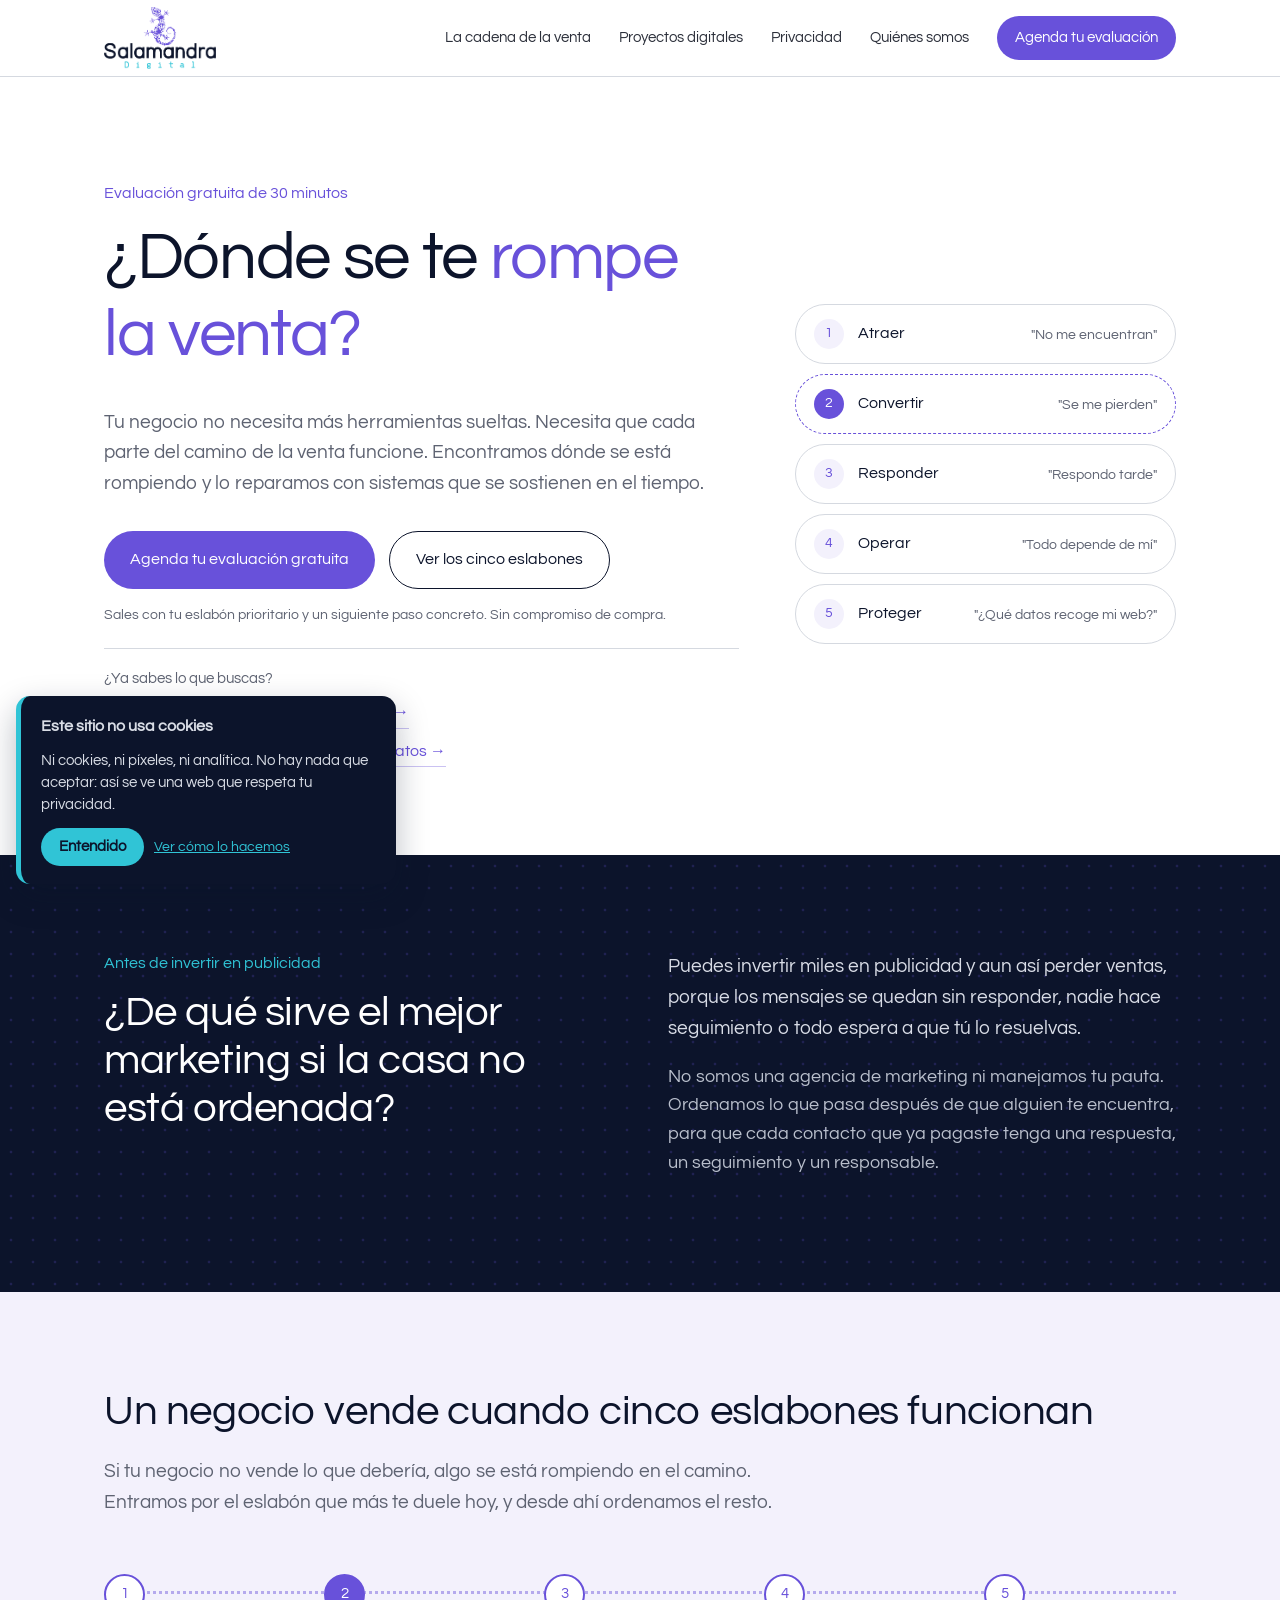
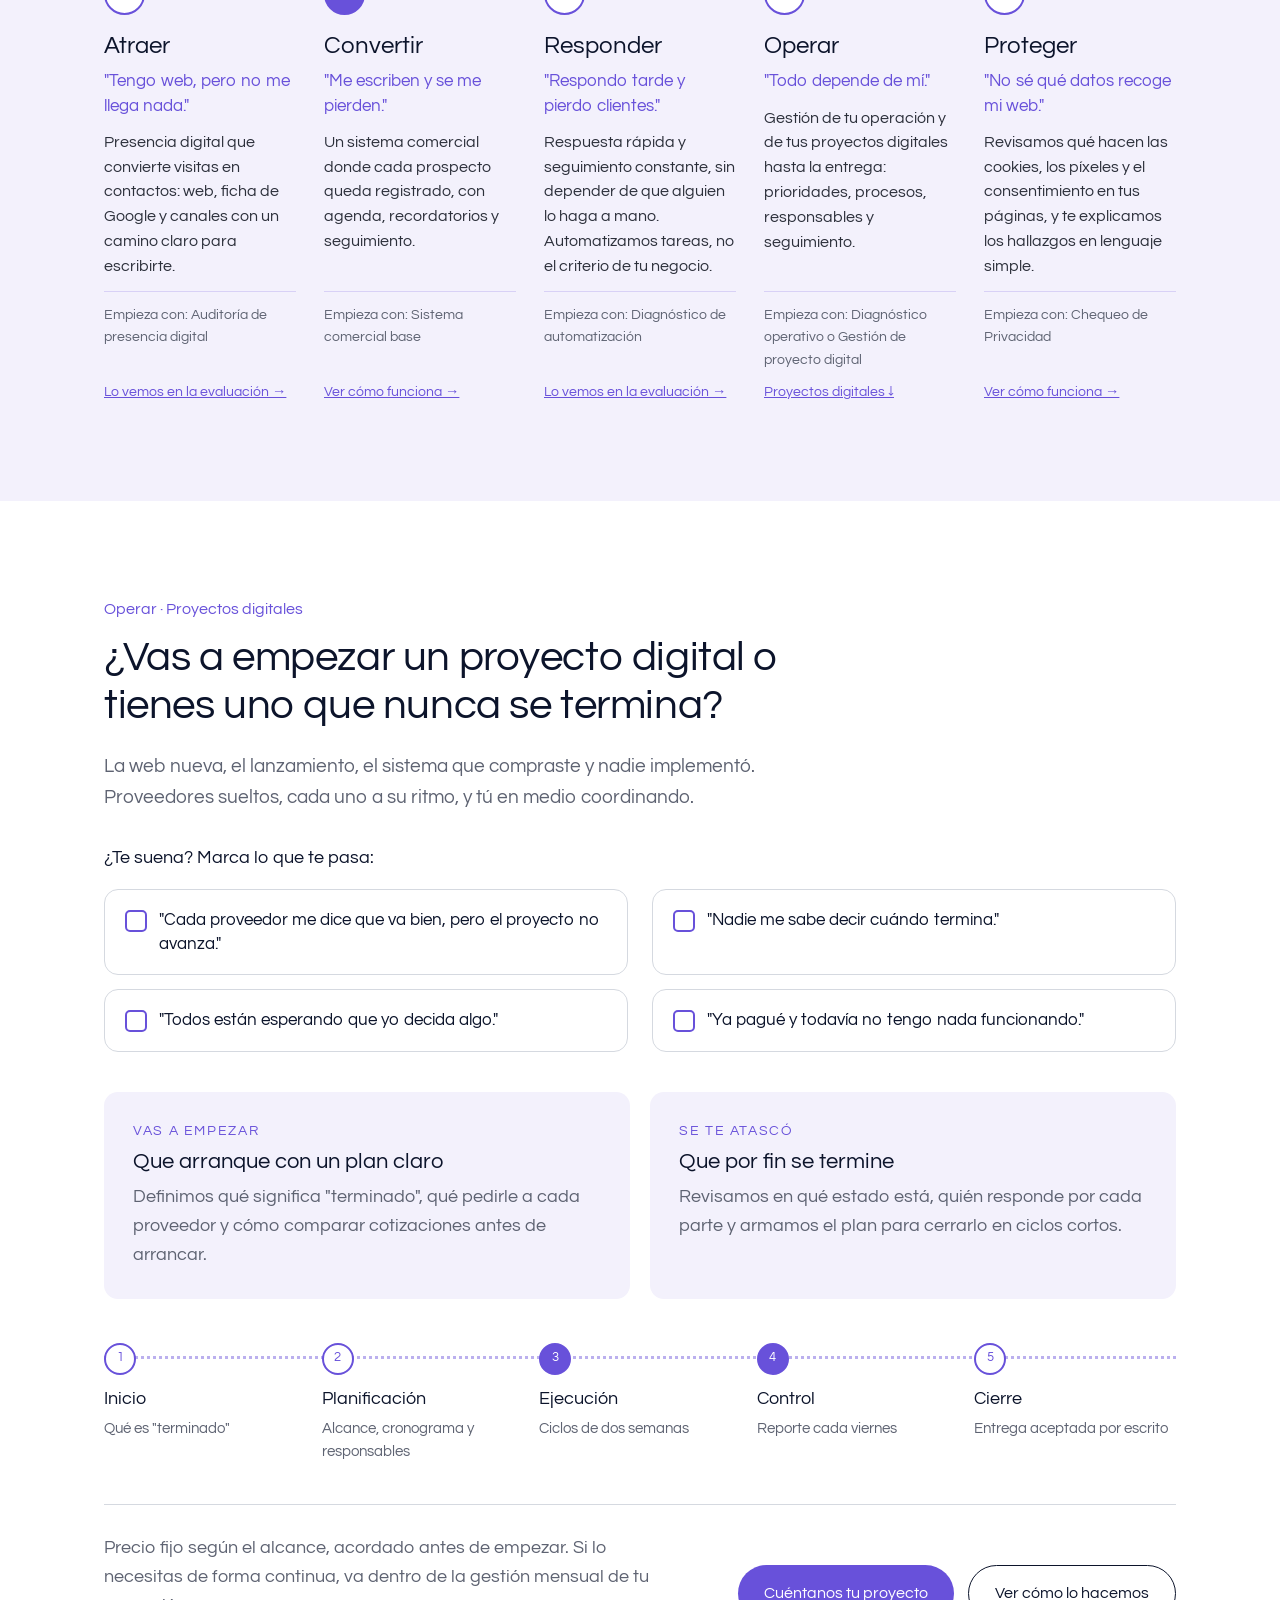
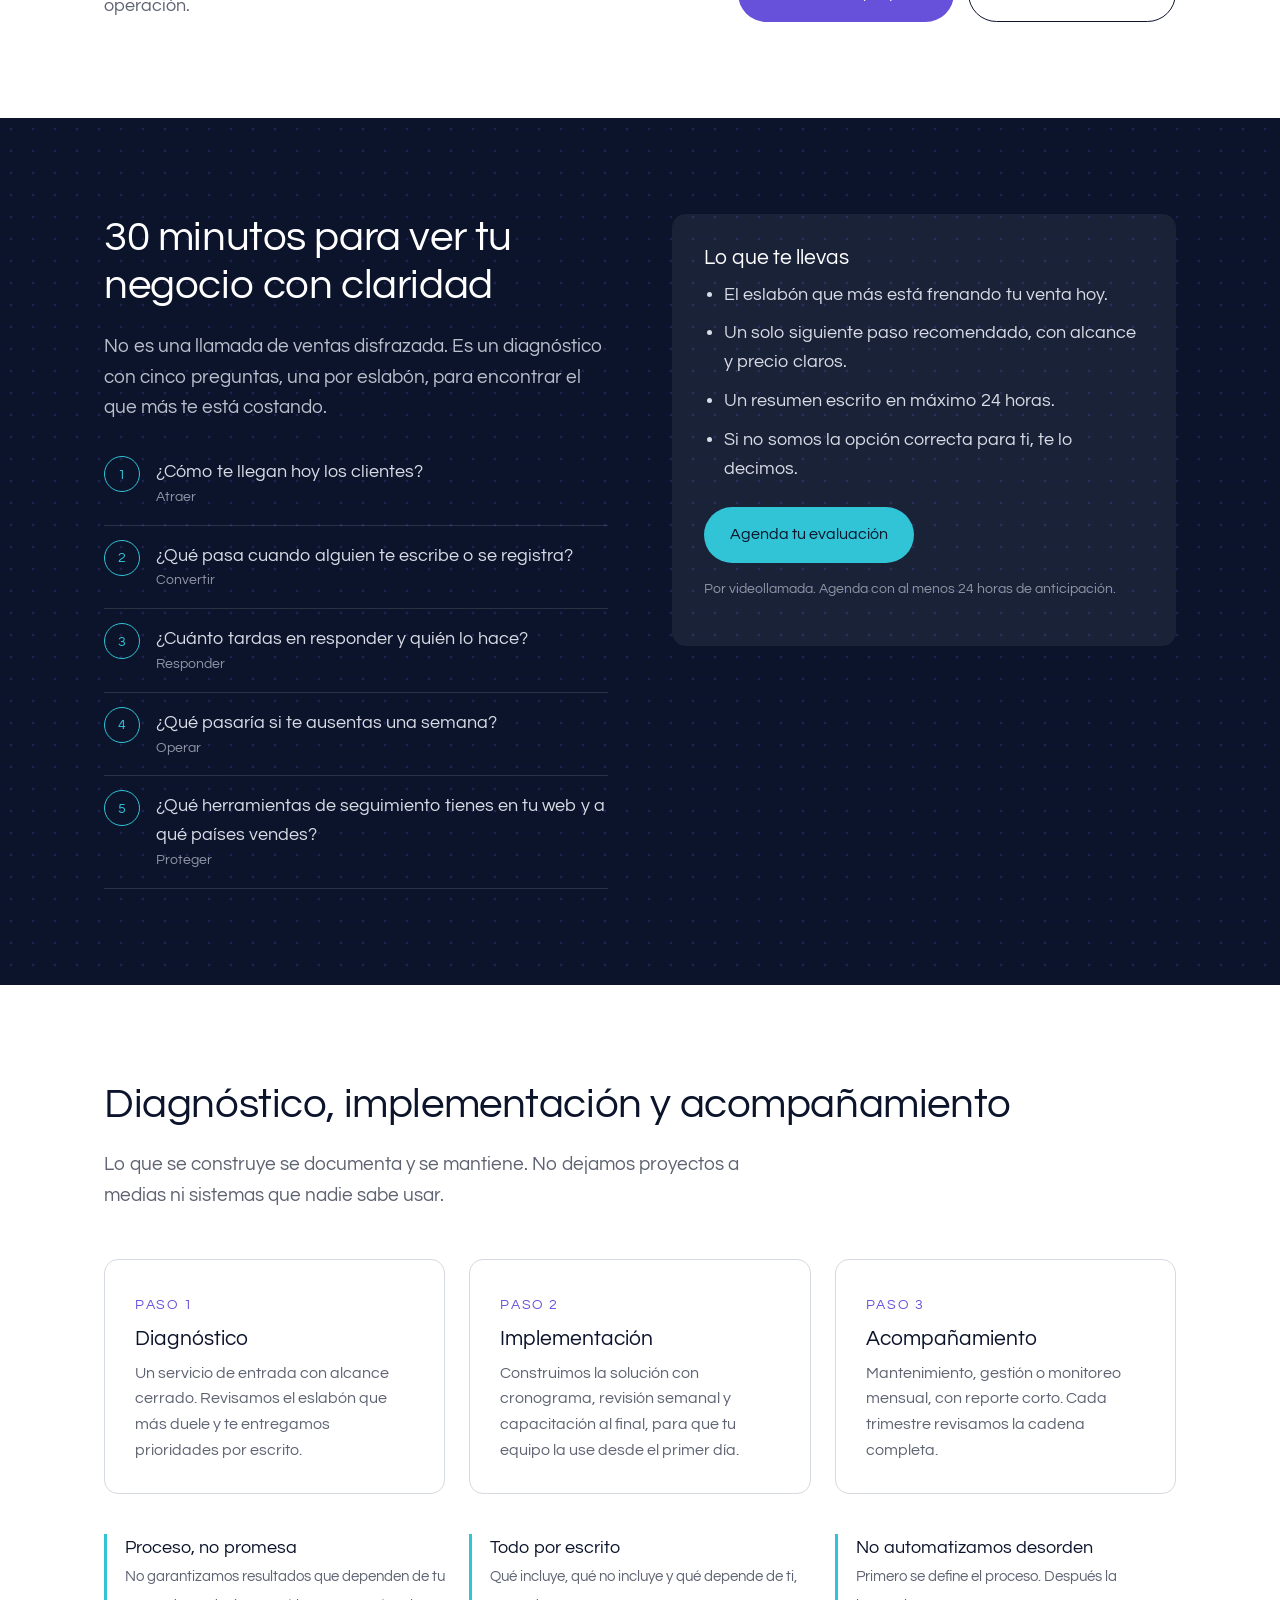
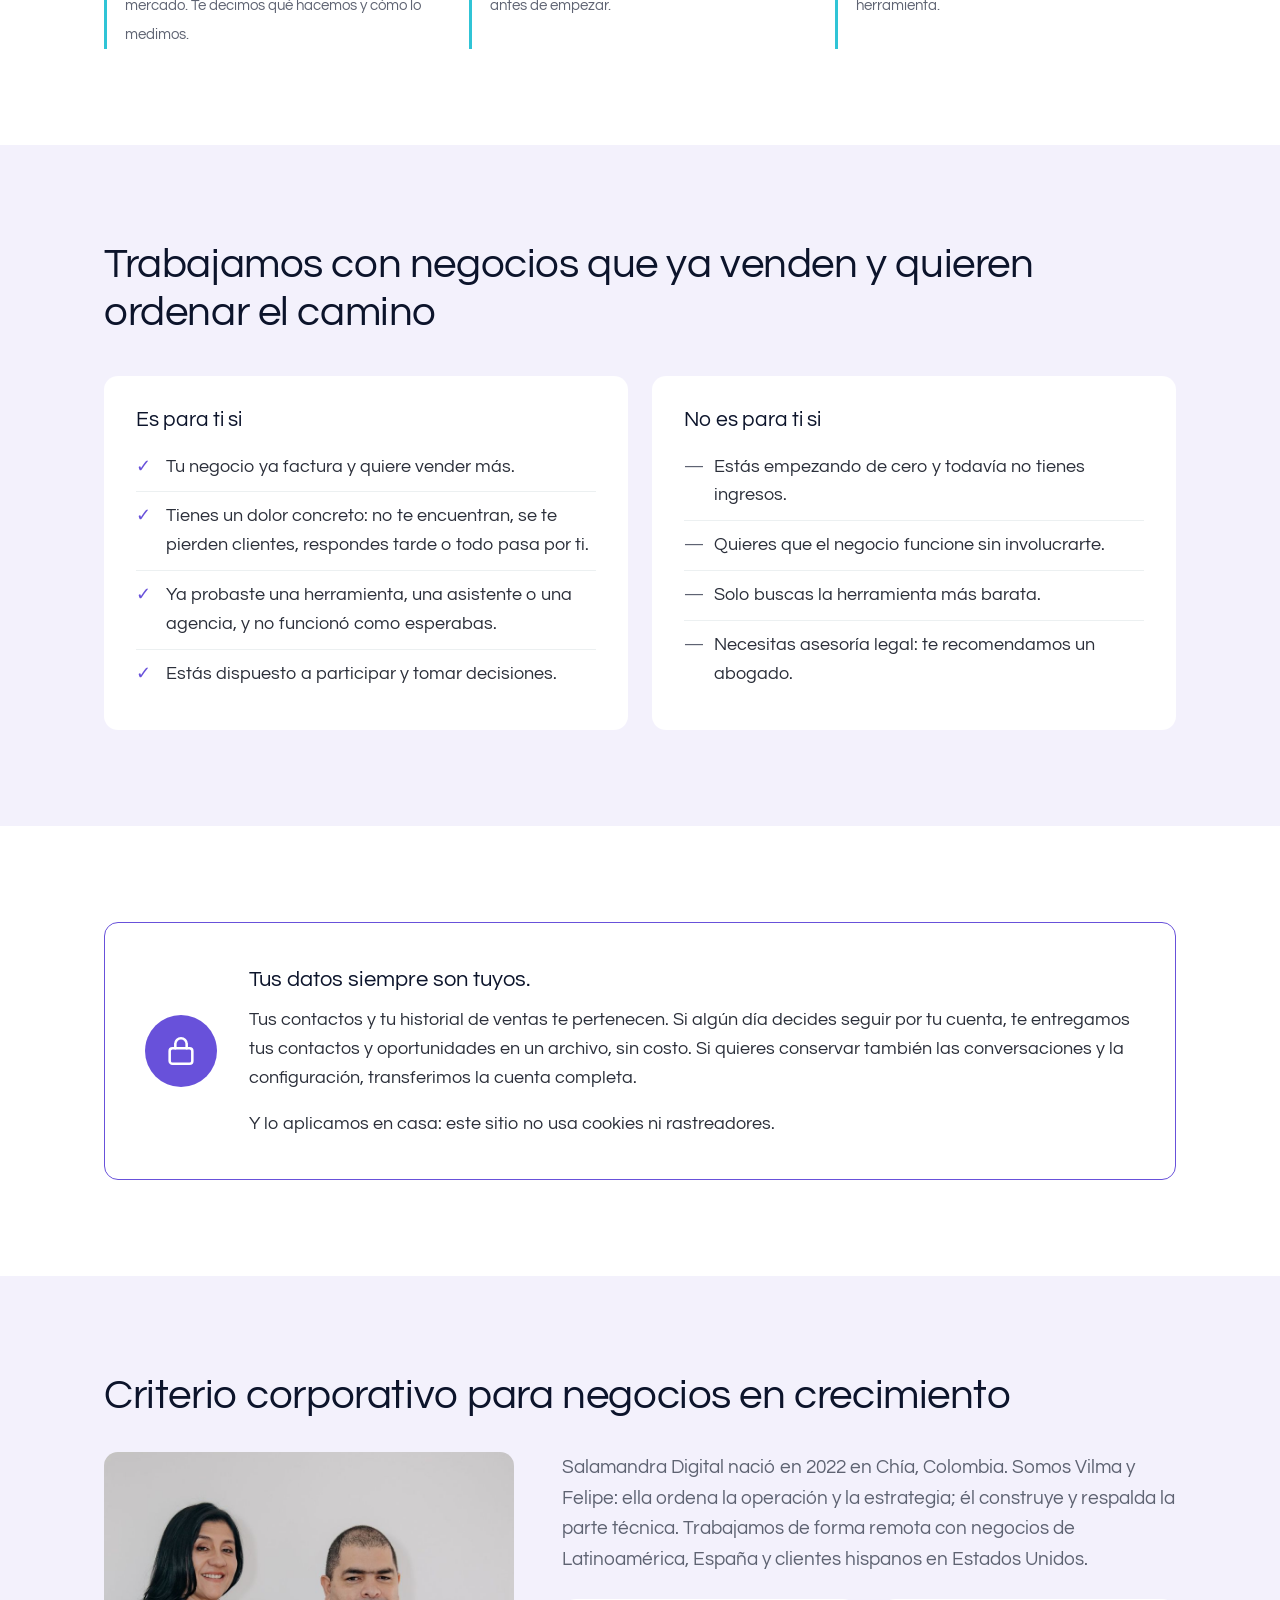
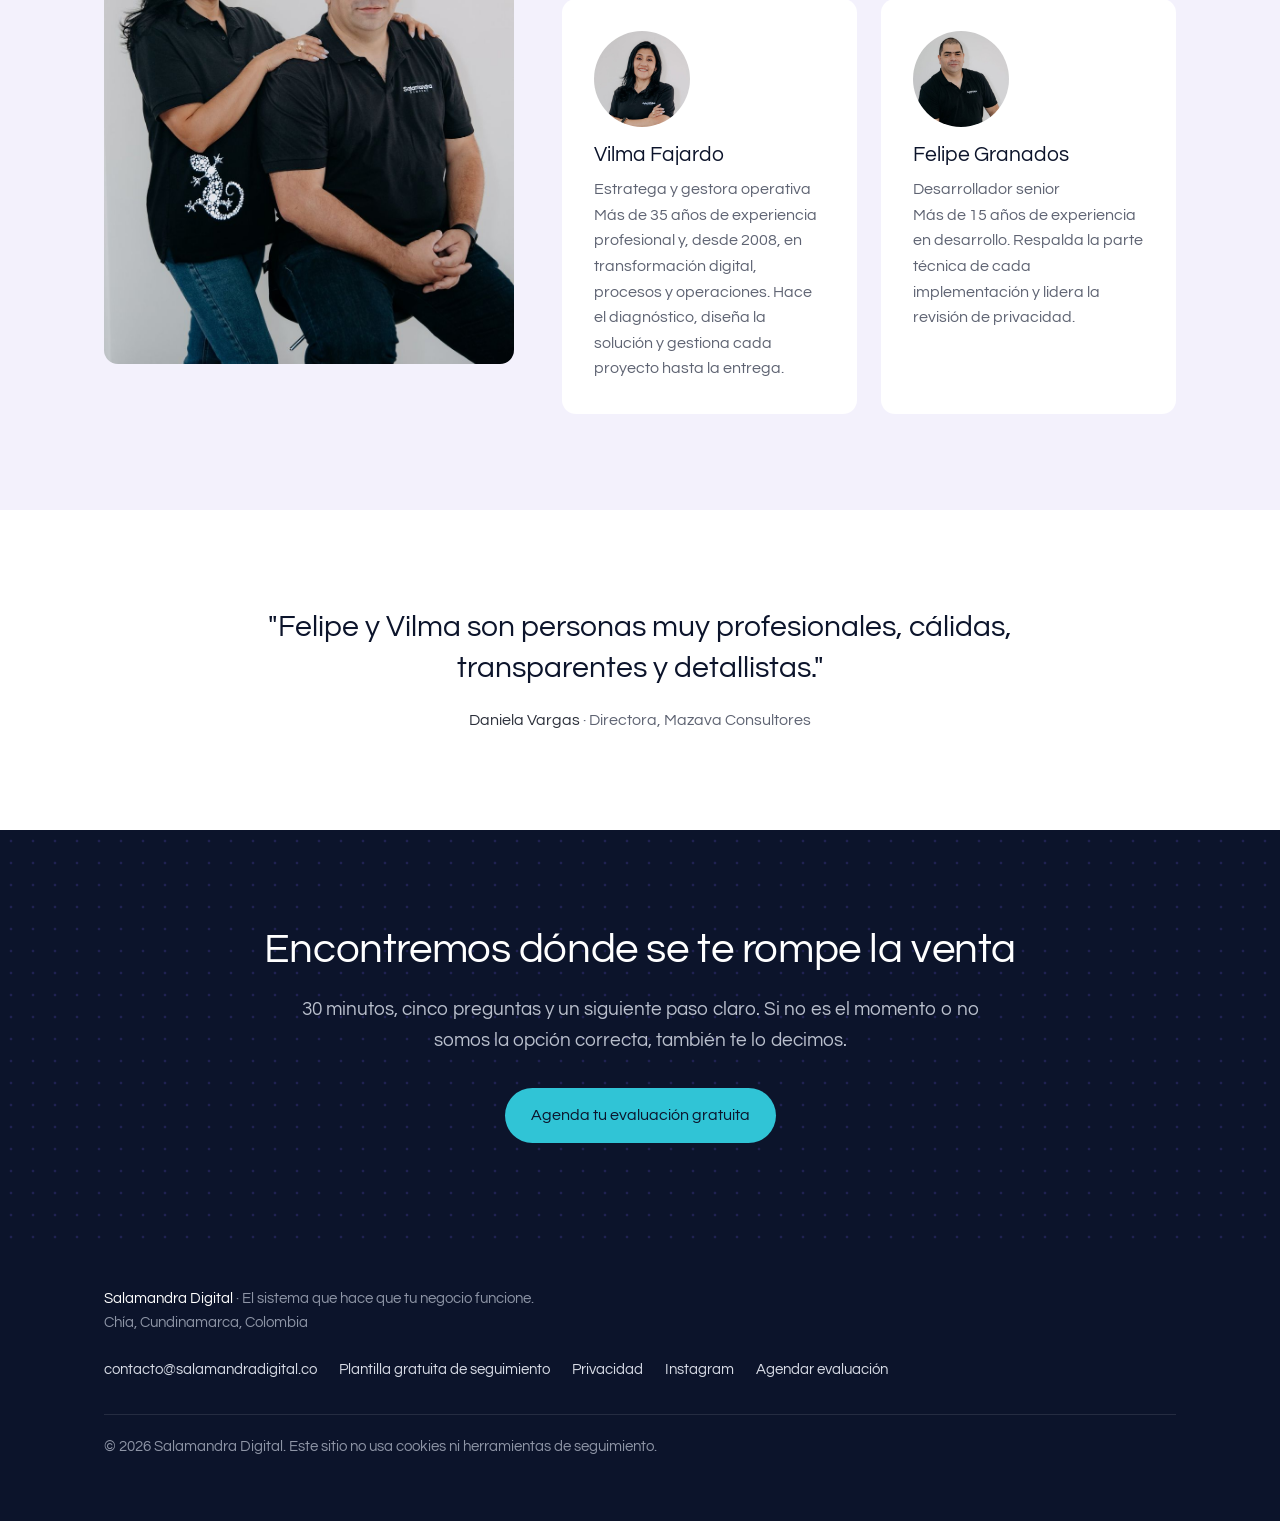
==== site/index.html @ f0a2fce4 "Home: Atraer y Responder con enlace a la evaluación mientras no tienen página propia Co-Authored-By:" ====
<!doctype html>
<html lang="es">
<head>
<meta charset="utf-8">
<meta name="viewport" content="width=device-width, initial-scale=1">
<title>Salamandra Digital · ¿Dónde se te rompe la venta?</title>
<meta name="description" content="Encontramos el punto exacto donde se está rompiendo la venta de tu negocio (atraer, convertir, responder, operar o proteger) y lo reparamos con sistemas que se sostienen en el tiempo. Evaluación gratuita de 30 minutos.">
<link rel="canonical" href="https://salamandradigital.co/">
<meta property="og:type" content="website">
<meta property="og:title" content="¿Dónde se te rompe la venta? · Salamandra Digital">
<meta property="og:description" content="Atraer, convertir, responder, operar y proteger. Encontramos el eslabón que se rompe y lo reparamos. Evaluación gratuita de 30 minutos.">
<meta property="og:url" content="https://salamandradigital.co/">
<meta property="og:image" content="https://salamandradigital.co/assets/logo.png">
<meta property="og:locale" content="es_CO">
<link rel="icon" type="image/png" href="assets/logo.png">
<link rel="preload" href="assets/fonts/questrial-latin-400-normal.woff2" as="font" type="font/woff2" crossorigin>
<link rel="stylesheet" href="assets/style.css">
<script type="application/ld+json">
{
  "@context": "https://schema.org",
  "@type": "ProfessionalService",
  "name": "Salamandra Digital",
  "url": "https://salamandradigital.co/",
  "logo": "https://salamandradigital.co/assets/logo.png",
  "slogan": "El sistema que hace que tu negocio funcione.",
  "address": { "@type": "PostalAddress", "addressLocality": "Chía", "addressRegion": "Cundinamarca", "addressCountry": "CO" },
  "areaServed": ["Latinoamérica", "España", "Estados Unidos"],
  "founder": [
    { "@type": "Person", "name": "Vilma Fajardo", "jobTitle": "Estratega y gestora operativa" },
    { "@type": "Person", "name": "Felipe Granados", "jobTitle": "Desarrollador senior" }
  ]
}
</script>
</head>
<body>
<a class="skip" href="#contenido">Saltar al contenido</a>

<header class="header">
  <div class="wrap header__inner">
    <a class="header__logo" href="./" aria-label="Salamandra Digital, inicio"><img src="assets/logo.png" alt="Salamandra Digital" width="259" height="143"></a>
    <nav class="nav" aria-label="Principal">
      <a href="#cadena">La cadena de la venta</a>
      <a href="gestion-de-proyectos-digitales">Proyectos digitales</a>
      <a href="privacidad-digital">Privacidad</a>
      <a href="#nosotros">Quiénes somos</a>
      <a class="btn btn--small" href="https://calendly.com/salamandrradigital/evaluacion" target="_blank" rel="noopener">Agenda tu evaluación</a>
    </nav>
  </div>
</header>

<main id="contenido">

  <!-- Hero -->
  <section class="hero">
    <div class="wrap hero__grid">
      <div>
        <p class="kicker">Evaluación gratuita de 30 minutos</p>
        <h1>¿Dónde se te <span>rompe la venta?</span></h1>
        <p class="lead">Tu negocio no necesita más herramientas sueltas. Necesita que cada parte del camino de la venta funcione. Encontramos dónde se está rompiendo y lo reparamos con sistemas que se sostienen en el tiempo.</p>
        <div class="actions">
          <a class="btn" href="https://calendly.com/salamandrradigital/evaluacion" target="_blank" rel="noopener">Agenda tu evaluación gratuita</a>
          <a class="btn btn--ghost" href="#cadena">Ver los cinco eslabones</a>
        </div>
        <p class="note">Sales con tu eslabón prioritario y un siguiente paso concreto. Sin compromiso de compra.</p>
        <div class="shortcuts">
          <span>¿Ya sabes lo que buscas?</span>
          <a href="#proyectos">Que alguien gestione mi proyecto digital →</a>
          <a href="privacidad-digital">Saber si mi web respeta las normas de datos →</a>
        </div>
      </div>
      <ol class="chain-visual" aria-label="Los cinco eslabones de la venta">
        <li><i>1</i>Atraer <b>"No me encuentran"</b></li>
        <li class="is-broken"><i>2</i>Convertir <b>"Se me pierden"</b></li>
        <li><i>3</i>Responder <b>"Respondo tarde"</b></li>
        <li><i>4</i>Operar <b>"Todo depende de mí"</b></li>
        <li><i>5</i>Proteger <b>"¿Qué datos recoge mi web?"</b></li>
      </ol>
    </div>
  </section>

  <!-- La casa en orden -->
  <section class="section section--navy">
    <div class="wrap">
      <div class="house">
        <div>
          <p class="kicker">Antes de invertir en publicidad</p>
          <h2>¿De qué sirve el mejor marketing si la casa no está ordenada?</h2>
        </div>
        <div>
          <p class="lead">Puedes invertir miles en publicidad y aun así perder ventas, porque los mensajes se quedan sin responder, nadie hace seguimiento o todo espera a que tú lo resuelvas.</p>
          <p>No somos una agencia de marketing ni manejamos tu pauta. Ordenamos lo que pasa después de que alguien te encuentra, para que cada contacto que ya pagaste tenga una respuesta, un seguimiento y un responsable.</p>
        </div>
      </div>
    </div>
  </section>

  <!-- La cadena -->
  <section class="section section--light" id="cadena">
    <div class="wrap">
      <h2>Un negocio vende cuando cinco eslabones funcionan</h2>
      <p class="lead">Si tu negocio no vende lo que debería, algo se está rompiendo en el camino. Entramos por el eslabón que más te duele hoy, y desde ahí ordenamos el resto.</p>

      <ol class="track">
        <li class="track__item">
          <h3>Atraer</h3>
          <p class="track__pain">"Tengo web, pero no me llega nada."</p>
          <p>Presencia digital que convierte visitas en contactos: web, ficha de Google y canales con un camino claro para escribirte.</p>
          <p class="track__entry">Empieza con: Auditoría de presencia digital</p>
          <a class="track__more" href="https://calendly.com/salamandrradigital/evaluacion" target="_blank" rel="noopener">Lo vemos en la evaluación →</a>
        </li>
        <li class="track__item">
          <h3>Convertir</h3>
          <p class="track__pain">"Me escriben y se me pierden."</p>
          <p>Un sistema comercial donde cada prospecto queda registrado, con agenda, recordatorios y seguimiento.</p>
          <p class="track__entry">Empieza con: Sistema comercial base</p>
          <a class="track__more" href="sistema-comercial">Ver cómo funciona →</a>
        </li>
        <li class="track__item">
          <h3>Responder</h3>
          <p class="track__pain">"Respondo tarde y pierdo clientes."</p>
          <p>Respuesta rápida y seguimiento constante, sin depender de que alguien lo haga a mano. Automatizamos tareas, no el criterio de tu negocio.</p>
          <p class="track__entry">Empieza con: Diagnóstico de automatización</p>
          <a class="track__more" href="https://calendly.com/salamandrradigital/evaluacion" target="_blank" rel="noopener">Lo vemos en la evaluación →</a>
        </li>
        <li class="track__item">
          <h3>Operar</h3>
          <p class="track__pain">"Todo depende de mí."</p>
          <p>Gestión de tu operación y de tus proyectos digitales hasta la entrega: prioridades, procesos, responsables y seguimiento.</p>
          <p class="track__entry">Empieza con: Diagnóstico operativo o Gestión de proyecto digital</p>
          <a class="track__more" href="#proyectos">Proyectos digitales ↓</a>
        </li>
        <li class="track__item">
          <h3>Proteger</h3>
          <p class="track__pain">"No sé qué datos recoge mi web."</p>
          <p>Revisamos qué hacen las cookies, los píxeles y el consentimiento en tus páginas, y te explicamos los hallazgos en lenguaje simple.</p>
          <p class="track__entry">Empieza con: Chequeo de Privacidad</p>
          <a class="track__more" href="privacidad-digital">Ver cómo funciona →</a>
        </li>
      </ol>
    </div>
  </section>

  <!-- Proyectos digitales -->
  <section class="section proj" id="proyectos">
    <div class="wrap">
      <div class="proj__head">
        <p class="kicker">Operar · Proyectos digitales</p>
        <h2>¿Vas a empezar un proyecto digital o tienes uno que nunca se termina?</h2>
        <p class="lead">La web nueva, el lanzamiento, el sistema que compraste y nadie implementó. Proveedores sueltos, cada uno a su ritmo, y tú en medio coordinando.</p>
      </div>

      <p class="proj__ask">¿Te suena? Marca lo que te pasa:</p>
      <ul class="mirror mirror--home">
        <li><button type="button" class="mirror__item" aria-pressed="false">"Cada proveedor me dice que va bien, pero el proyecto no avanza."</button></li>
        <li><button type="button" class="mirror__item" aria-pressed="false">"Nadie me sabe decir cuándo termina."</button></li>
        <li><button type="button" class="mirror__item" aria-pressed="false">"Todos están esperando que yo decida algo."</button></li>
        <li><button type="button" class="mirror__item" aria-pressed="false">"Ya pagué y todavía no tengo nada funcionando."</button></li>
      </ul>
      <p class="mirror__count" id="mirror-count" aria-live="polite" hidden></p>

      <div class="proj__paths">
        <a class="proj__path" href="gestion-de-proyectos-digitales">
          <span class="step__label">Vas a empezar</span>
          <h3>Que arranque con un plan claro</h3>
          <p>Definimos qué significa "terminado", qué pedirle a cada proveedor y cómo comparar cotizaciones antes de arrancar.</p>
        </a>
        <a class="proj__path" href="gestion-de-proyectos-digitales">
          <span class="step__label">Se te atascó</span>
          <h3>Que por fin se termine</h3>
          <p>Revisamos en qué estado está, quién responde por cada parte y armamos el plan para cerrarlo en ciclos cortos.</p>
        </a>
      </div>

      <ol class="proj__flow" aria-label="Cómo trabajamos un proyecto">
        <li><b>Inicio</b><span>Qué es "terminado"</span></li>
        <li><b>Planificación</b><span>Alcance, cronograma y responsables</span></li>
        <li class="is-cycle"><b>Ejecución</b><span>Ciclos de dos semanas</span></li>
        <li class="is-cycle"><b>Control</b><span>Reporte cada viernes</span></li>
        <li><b>Cierre</b><span>Entrega aceptada por escrito</span></li>
      </ol>

      <div class="proj__foot">
        <p>Precio fijo según el alcance, acordado antes de empezar. Si lo necesitas de forma continua, va dentro de la gestión mensual de tu operación.</p>
        <div class="actions">
          <a class="btn" href="https://calendly.com/salamandrradigital/evaluacion" target="_blank" rel="noopener">Cuéntanos tu proyecto</a>
          <a class="btn btn--ghost" href="gestion-de-proyectos-digitales">Ver cómo lo hacemos</a>
        </div>
      </div>
    </div>
  </section>

  <!-- Evaluación -->
  <section class="section section--navy" id="evaluacion">
    <div class="wrap split">
      <div>
        <h2>30 minutos para ver tu negocio con claridad</h2>
        <p class="lead">No es una llamada de ventas disfrazada. Es un diagnóstico con cinco preguntas, una por eslabón, para encontrar el que más te está costando.</p>
        <ol class="questions">
          <li>¿Cómo te llegan hoy los clientes? <small>Atraer</small></li>
          <li>¿Qué pasa cuando alguien te escribe o se registra? <small>Convertir</small></li>
          <li>¿Cuánto tardas en responder y quién lo hace? <small>Responder</small></li>
          <li>¿Qué pasaría si te ausentas una semana? <small>Operar</small></li>
          <li>¿Qué herramientas de seguimiento tienes en tu web y a qué países vendes? <small>Proteger</small></li>
        </ol>
      </div>
      <div class="outcome">
        <h3>Lo que te llevas</h3>
        <ul>
          <li>El eslabón que más está frenando tu venta hoy.</li>
          <li>Un solo siguiente paso recomendado, con alcance y precio claros.</li>
          <li>Un resumen escrito en máximo 24 horas.</li>
          <li>Si no somos la opción correcta para ti, te lo decimos.</li>
        </ul>
        <a class="btn btn--light" href="https://calendly.com/salamandrradigital/evaluacion" target="_blank" rel="noopener">Agenda tu evaluación</a>
        <p class="note note--muted">Por videollamada. Agenda con al menos 24 horas de anticipación.</p>
      </div>
    </div>
  </section>

  <!-- Cómo trabajamos -->
  <section class="section">
    <div class="wrap">
      <h2>Diagnóstico, implementación y acompañamiento</h2>
      <p class="lead">Lo que se construye se documenta y se mantiene. No dejamos proyectos a medias ni sistemas que nadie sabe usar.</p>
      <div class="steps">
        <div class="step">
          <span class="step__label">Paso 1</span>
          <h3>Diagnóstico</h3>
          <p>Un servicio de entrada con alcance cerrado. Revisamos el eslabón que más duele y te entregamos prioridades por escrito.</p>
        </div>
        <div class="step">
          <span class="step__label">Paso 2</span>
          <h3>Implementación</h3>
          <p>Construimos la solución con cronograma, revisión semanal y capacitación al final, para que tu equipo la use desde el primer día.</p>
        </div>
        <div class="step">
          <span class="step__label">Paso 3</span>
          <h3>Acompañamiento</h3>
          <p>Mantenimiento, gestión o monitoreo mensual, con reporte corto. Cada trimestre revisamos la cadena completa.</p>
        </div>
      </div>
      <div class="principles">
        <div class="principle"><b>Proceso, no promesa</b><span>No garantizamos resultados que dependen de tu mercado. Te decimos qué hacemos y cómo lo medimos.</span></div>
        <div class="principle"><b>Todo por escrito</b><span>Qué incluye, qué no incluye y qué depende de ti, antes de empezar.</span></div>
        <div class="principle"><b>No automatizamos desorden</b><span>Primero se define el proceso. Después la herramienta.</span></div>
      </div>
    </div>
  </section>

  <!-- Para quién -->
  <section class="section section--light">
    <div class="wrap">
      <h2>Trabajamos con negocios que ya venden y quieren ordenar el camino</h2>
      <div class="fit">
        <div class="fit__col fit__col--yes">
          <h3>Es para ti si</h3>
          <ul>
            <li>Tu negocio ya factura y quiere vender más.</li>
            <li>Tienes un dolor concreto: no te encuentran, se te pierden clientes, respondes tarde o todo pasa por ti.</li>
            <li>Ya probaste una herramienta, una asistente o una agencia, y no funcionó como esperabas.</li>
            <li>Estás dispuesto a participar y tomar decisiones.</li>
          </ul>
        </div>
        <div class="fit__col fit__col--no">
          <h3>No es para ti si</h3>
          <ul>
            <li>Estás empezando de cero y todavía no tienes ingresos.</li>
            <li>Quieres que el negocio funcione sin involucrarte.</li>
            <li>Solo buscas la herramienta más barata.</li>
            <li>Necesitas asesoría legal: te recomendamos un abogado.</li>
          </ul>
        </div>
      </div>
    </div>
  </section>

  <!-- Datos -->
  <section class="section">
    <div class="wrap">
      <div class="promise">
        <div class="promise__icon" aria-hidden="true">
          <svg width="34" height="34" viewBox="0 0 24 24" fill="none" stroke="#fff" stroke-width="1.8" stroke-linecap="round" stroke-linejoin="round"><rect x="4" y="10" width="16" height="11" rx="2"/><path d="M8 10V7a4 4 0 0 1 8 0v3"/></svg>
        </div>
        <div>
          <strong>Tus datos siempre son tuyos.</strong>
          <p>Tus contactos y tu historial de ventas te pertenecen. Si algún día decides seguir por tu cuenta, te entregamos tus contactos y oportunidades en un archivo, sin costo. Si quieres conservar también las conversaciones y la configuración, transferimos la cuenta completa.</p>
          <p>Y lo aplicamos en casa: este sitio no usa cookies ni rastreadores.</p>
        </div>
      </div>
    </div>
  </section>

  <!-- Nosotros -->
  <section class="section section--light" id="nosotros">
    <div class="wrap">
      <h2>Criterio corporativo para negocios en crecimiento</h2>
      <div class="team">
        <img class="team__photo" src="assets/img/equipo.jpg" alt="Vilma Fajardo y Felipe Granados, fundadores de Salamandra Digital" width="900" height="1147" loading="lazy">
        <div>
          <p class="lead">Salamandra Digital nació en 2022 en Chía, Colombia. Somos Vilma y Felipe: ella ordena la operación y la estrategia; él construye y respalda la parte técnica. Trabajamos de forma remota con negocios de Latinoamérica, España y clientes hispanos en Estados Unidos.</p>
          <div class="about">
            <div class="person">
              <img class="person__photo" src="assets/img/vilma.jpg" alt="Vilma Fajardo" width="600" height="699" loading="lazy">
              <h3>Vilma Fajardo</h3>
              <p class="person__role">Estratega y gestora operativa</p>
              <p>Más de 35 años de experiencia profesional y, desde 2008, en transformación digital, procesos y operaciones. Hace el diagnóstico, diseña la solución y gestiona cada proyecto hasta la entrega.</p>
            </div>
            <div class="person">
              <img class="person__photo" src="assets/img/felipe.jpg" alt="Felipe Granados" width="600" height="699" loading="lazy">
              <h3>Felipe Granados</h3>
              <p class="person__role">Desarrollador senior</p>
              <p>Más de 15 años de experiencia en desarrollo. Respalda la parte técnica de cada implementación y lidera la revisión de privacidad.</p>
            </div>
          </div>
        </div>
      </div>
    </div>
  </section>

  <!-- Testimonio -->
  <section class="section">
    <div class="wrap">
      <figure class="quote">
        <blockquote>"Felipe y Vilma son personas muy profesionales, cálidas, transparentes y detallistas."</blockquote>
        <figcaption><b>Daniela Vargas</b> · Directora, Mazava Consultores</figcaption>
      </figure>
    </div>
  </section>

  <!-- CTA final -->
  <section class="section section--navy final">
    <div class="wrap">
      <h2>Encontremos dónde se te rompe la venta</h2>
      <p class="lead">30 minutos, cinco preguntas y un siguiente paso claro. Si no es el momento o no somos la opción correcta, también te lo decimos.</p>
      <div class="actions">
        <a class="btn btn--light" href="https://calendly.com/salamandrradigital/evaluacion" target="_blank" rel="noopener">Agenda tu evaluación gratuita</a>
      </div>
    </div>
  </section>

</main>

<footer class="footer">
  <div class="wrap footer__inner">
    <div><span class="footer__brand">Salamandra Digital</span> · El sistema que hace que tu negocio funcione.<br>Chía, Cundinamarca, Colombia</div>
    <nav class="footer__links" aria-label="Secundaria">
      <a href="mailto:contacto@salamandradigital.co">contacto@salamandradigital.co</a>
      <a href="recursos/plantilla-seguimiento-clientes">Plantilla gratuita de seguimiento</a>
      <a href="privacidad">Privacidad</a>
      <a href="https://www.instagram.com/salamandradigital" target="_blank" rel="noopener">Instagram</a>
      <a href="https://calendly.com/salamandrradigital/evaluacion" target="_blank" rel="noopener">Agendar evaluación</a>
    </nav>
    <p class="footer__clean">© 2026 Salamandra Digital. Este sitio no usa cookies ni herramientas de seguimiento.</p>
  </div>
</footer>
<aside class="aviso" id="aviso" hidden role="region" aria-label="Aviso de privacidad">
  <p class="aviso__title">Este sitio no usa cookies</p>
  <p>Ni cookies, ni píxeles, ni analítica. No hay nada que aceptar: así se ve una web que respeta tu privacidad.</p>
  <div class="aviso__actions">
    <button class="aviso__ok" type="button">Entendido</button>
    <a href="privacidad">Ver cómo lo hacemos</a>
  </div>
</aside>
<script src="assets/site.js" defer></script>
</body>
</html>
---- site/assets/style.css ----
@font-face {
  font-family: "Questrial";
  font-style: normal;
  font-weight: 400;
  font-display: swap;
  src: url("fonts/questrial-latin-400-normal.woff2") format("woff2");
  unicode-range: U+0000-00FF, U+0131, U+0152-0153, U+02BB-02BC, U+02C6, U+02DA, U+02DC, U+0304, U+0308, U+0329, U+2000-206F, U+20AC, U+2122, U+2191, U+2193, U+2212, U+2215, U+FEFF, U+FFFD;
}
@font-face {
  font-family: "Questrial";
  font-style: normal;
  font-weight: 400;
  font-display: swap;
  src: url("fonts/questrial-latin-ext-400-normal.woff2") format("woff2");
  unicode-range: U+0100-02BA, U+02BD-02C5, U+02C7-02CC, U+02CE-02D7, U+02DD-02FF, U+0304, U+0308, U+0329, U+1D00-1DBF, U+1E00-1E9F, U+1EF2-1EFF, U+2020, U+20A0-20AB, U+20AD-20C0, U+2113, U+2C60-2C7F, U+A720-A7FF;
}

:root {
  --purple: #6851DA;
  --purple-dark: #4F3BB8;
  --cyan: #30C4D6;
  --navy: #0C142B;
  --light: #ECF0F1;
  --tint: #F3F1FC;
  --text: #2B2F3A;
  --gray: #5E6372;
  --line: #D5D9E0;
  --white: #FFFFFF;
  --radius: 14px;
  --max: 1120px;
}

* { box-sizing: border-box; }
html { scroll-behavior: smooth; }
body {
  margin: 0;
  font-family: "Questrial", "Helvetica Neue", Arial, sans-serif;
  color: var(--text);
  background: var(--white);
  font-size: 18px;
  line-height: 1.6;
  -webkit-font-smoothing: antialiased;
}
img { max-width: 100%; height: auto; display: block; }
a { color: var(--purple); }
h1, h2, h3 { color: var(--navy); line-height: 1.15; margin: 0 0 .5em; font-weight: 400; }
h1 { font-size: clamp(2.6rem, 8vw, 6rem); letter-spacing: -0.035em; line-height: 1.02; max-width: 14ch; }
h2 { font-size: clamp(1.8rem, 4vw, 2.6rem); letter-spacing: -0.01em; }
h3 { font-size: 1.3rem; }
p { margin: 0 0 1em; }

.wrap { max-width: var(--max); margin: 0 auto; padding: 0 24px; }
.section { padding: 96px 0; }
.section--light { background: var(--tint); }
.section--navy {
  background-color: var(--navy);
  background-image: radial-gradient(rgba(104, 81, 218, .22) 1.5px, transparent 1.6px);
  background-size: 22px 22px;
  color: #D8DCE6;
}
.section--navy h2, .section--navy h3 { color: var(--white); }
.kicker {
  font-size: 1rem;
  color: var(--purple);
  margin: 0 0 12px;
}
.section--navy .kicker { color: var(--cyan); }
.lead { font-size: 1.2rem; color: var(--gray); max-width: 680px; }
.section--navy .lead { color: #B9BFCC; }

.skip { position: absolute; left: -999px; }
.skip:focus { left: 16px; top: 16px; background: var(--white); padding: 8px 12px; z-index: 100; }
:focus-visible { outline: 3px solid var(--cyan); outline-offset: 3px; border-radius: 4px; }

/* Header */
.header {
  position: sticky; top: 0; z-index: 50;
  background: rgba(255,255,255,.94);
  backdrop-filter: blur(8px);
  border-bottom: 1px solid var(--line);
}
.header__inner { display: flex; align-items: center; justify-content: space-between; height: 76px; gap: 16px; }
.header__logo img { width: 112px; }
.nav { display: flex; align-items: center; gap: 28px; }
.nav a { color: var(--text); text-decoration: none; font-size: .95rem; }
.nav a:hover { color: var(--purple); }
.nav .btn { color: var(--white); }

/* Buttons */
.btn {
  display: inline-flex; align-items: center; justify-content: center; gap: 8px;
  background: var(--purple); color: var(--white);
  padding: 15px 26px; border-radius: 999px;
  text-decoration: none; font-size: 1rem;
  transition: background .2s, transform .2s;
}
.btn:hover { background: var(--purple-dark); transform: translateY(-1px); }
.btn--small { padding: 10px 18px; font-size: .92rem; }
.btn--ghost { background: transparent; color: var(--navy); border: 1.5px solid var(--navy); }
.btn--ghost:hover { background: var(--navy); color: var(--white); }
.btn--light { background: var(--cyan); color: var(--navy); }
.btn--light:hover { background: #5AD3E1; }
.actions { display: flex; flex-wrap: wrap; gap: 14px; margin-top: 32px; }
.note { font-size: .9rem; color: var(--gray); margin-top: 14px; }

/* Hero */
.hero { padding: 104px 0 88px; }
.hero__grid { display: grid; grid-template-columns: 1.25fr .75fr; gap: 56px; align-items: center; }
.hero h1 { font-size: clamp(2.4rem, 6vw, 4.2rem); letter-spacing: -0.02em; line-height: 1.15; max-width: none; }
.hero h1 span { color: var(--purple); }
.chain-visual { display: flex; flex-direction: column; gap: 10px; padding: 0; margin: 0; }
.chain-visual li {
  list-style: none; display: flex; align-items: center; gap: 14px;
  padding: 14px 18px; border: 1.5px solid var(--line); border-radius: 999px;
  background: var(--white); font-size: 1rem; color: var(--navy);
}
.chain-visual li b { font-weight: 400; color: var(--gray); font-size: .9rem; margin-left: auto; }
.chain-visual li i {
  font-style: normal; width: 30px; height: 30px; border-radius: 50%;
  display: grid; place-items: center; font-size: .85rem;
  background: var(--tint); color: var(--purple);
}
.chain-visual li.is-broken { border-color: var(--purple); border-style: dashed; }
.chain-visual li.is-broken i { background: var(--purple); color: var(--white); }

/* Chain track */
.track { list-style: none; padding: 0; margin: 56px 0 0; display: grid; grid-template-columns: repeat(5, 1fr); gap: 28px; counter-reset: link; position: relative; }
.track::before { content: ""; position: absolute; left: 0; right: 0; top: 17px; border-top: 3px dotted rgba(104, 81, 218, .45); }
.track__item { counter-increment: link; position: relative; padding-top: 58px; display: flex; flex-direction: column; }
.track__item::before {
  content: counter(link); position: absolute; top: 0; left: 0;
  width: 37px; height: 37px; border-radius: 50%;
  background: var(--white); border: 2px solid var(--purple); color: var(--purple);
  display: grid; place-items: center; font-size: .95rem;
}
.track__item:nth-child(2)::before { background: var(--purple); color: var(--white); }
.track__item h3 { font-size: 1.5rem; margin-bottom: 10px; }
.track__item p { font-size: .97rem; color: var(--text); margin-bottom: 12px; }
.track__item .track__pain { color: var(--purple); font-size: 1.08rem; line-height: 1.4; }
.track__item .track__entry { color: var(--gray); font-size: .88rem; border-top: 1px solid rgba(104,81,218,.2); padding-top: 12px; margin-top: auto; }

/* Evaluation */
.split { display: grid; grid-template-columns: 1fr 1fr; gap: 64px; align-items: start; }
.questions { counter-reset: q; list-style: none; padding: 0; margin: 0; }
.questions li {
  counter-increment: q; position: relative; padding: 16px 0 16px 52px;
  border-bottom: 1px solid rgba(255,255,255,.12);
}
.questions li::before {
  content: counter(q); position: absolute; left: 0; top: 14px;
  width: 34px; height: 34px; border-radius: 50%; display: grid; place-items: center;
  border: 1.5px solid var(--cyan); color: var(--cyan); font-size: .9rem;
}
.questions small { display: block; color: #8E95A6; font-size: .85rem; }
.outcome { background: rgba(255,255,255,.06); border-radius: var(--radius); padding: 32px; }
.outcome ul { padding-left: 20px; margin: 0 0 24px; }
.outcome li { margin-bottom: 10px; }

/* Steps */
.steps { display: grid; grid-template-columns: repeat(3, 1fr); gap: 24px; margin-top: 48px; }
.step { border: 1.5px solid var(--line); border-radius: var(--radius); padding: 30px; }
.step__label { color: var(--purple); font-size: .85rem; letter-spacing: .12em; text-transform: uppercase; }
.step h3 { margin-top: 8px; }
.step p { color: var(--gray); font-size: 1rem; margin: 0; }
.principles { display: grid; grid-template-columns: repeat(3, 1fr); gap: 24px; margin-top: 40px; }
.principle { padding-left: 18px; border-left: 3px solid var(--cyan); }
.principle b { display: block; color: var(--navy); font-weight: 400; font-size: 1.1rem; }
.principle span { color: var(--gray); font-size: .95rem; }

/* Fit */
.fit { display: grid; grid-template-columns: 1fr 1fr; gap: 24px; margin-top: 40px; }
.fit__col { background: var(--white); border-radius: var(--radius); padding: 32px; }
.fit__col h3 { display: flex; align-items: center; gap: 10px; }
.fit__col ul { list-style: none; padding: 0; margin: 0; }
.fit__col li { padding: 10px 0 10px 30px; position: relative; border-bottom: 1px solid var(--light); }
.fit__col li:last-child { border-bottom: 0; }
.fit__col--yes li::before { content: "✓"; position: absolute; left: 0; color: var(--purple); }
.fit__col--no li::before { content: "—"; position: absolute; left: 0; color: var(--gray); }

/* Data promise */
.promise {
  display: grid; grid-template-columns: auto 1fr; gap: 32px; align-items: center;
  border: 1.5px solid var(--purple); border-radius: var(--radius); padding: 40px;
}
.promise__icon {
  width: 72px; height: 72px; border-radius: 50%; background: var(--purple);
  display: grid; place-items: center;
}
.promise p:last-child { margin: 0; }
.promise strong { color: var(--navy); font-weight: 400; font-size: 1.35rem; display: block; margin-bottom: 8px; }

/* About */
.about { display: grid; grid-template-columns: 1fr 1fr; gap: 24px; margin-top: 40px; }
.person { background: var(--white); border-radius: var(--radius); padding: 32px; }
.person__role { color: var(--purple); font-size: .95rem; margin-bottom: 12px; }
.person p { color: var(--gray); font-size: 1rem; margin: 0; }

/* House in order */
.house { display: grid; grid-template-columns: 1fr 1fr; gap: 56px; align-items: start; }
.house h2 { margin: 0; }
.house p { color: #B9BFCC; }
.house .lead { color: #D8DCE6; }

/* Light outcome card */
.outcome--light { background: var(--tint); color: var(--text); }
.outcome--light h3 { color: var(--navy); }
.outcome--light p { color: var(--gray); font-size: 1rem; }

/* Team */
.team { display: grid; grid-template-columns: .8fr 1.2fr; gap: 48px; align-items: start; margin-top: 32px; }
.team__photo { border-radius: var(--radius); width: 100%; object-fit: cover; aspect-ratio: 4 / 5; }
.team .about { margin-top: 24px; }
.person__photo { width: 96px; height: 96px; border-radius: 50%; object-fit: cover; object-position: top; margin-bottom: 16px; }

/* Testimonial */
.quote { max-width: 760px; margin: 0 auto; text-align: center; }
.quote blockquote { margin: 0; font-size: clamp(1.4rem, 3vw, 1.9rem); color: var(--navy); line-height: 1.35; }
.quote figcaption { margin-top: 20px; color: var(--gray); font-size: 1rem; }
.quote figcaption b { color: var(--text); font-weight: 400; }

/* Final CTA */
.final { text-align: center; }
.final .lead { margin: 0 auto; }
.final .actions { justify-content: center; }

/* Footer */
.footer { background: var(--navy); color: #8E95A6; padding: 48px 0; font-size: .92rem; }
.footer__inner { display: flex; flex-wrap: wrap; justify-content: space-between; gap: 24px; align-items: center; }
.footer a { color: #D8DCE6; text-decoration: none; }
.footer a:hover { color: var(--cyan); }
.footer__links { display: flex; flex-wrap: wrap; gap: 22px; }
.footer__clean { width: 100%; border-top: 1px solid rgba(255,255,255,.1); padding-top: 20px; margin-top: 8px; }

/* Legal page */
.legal { max-width: 760px; padding: 72px 24px 96px; margin: 0 auto; }
.legal h1 { font-size: clamp(2rem, 5vw, 2.8rem); }
.legal h2 { font-size: 1.4rem; margin-top: 40px; }
.legal p, .legal li { color: var(--text); font-size: 1.02rem; }
.legal .updated { color: var(--gray); }
.legal .box { background: var(--light); border-left: 4px solid var(--purple); padding: 18px 22px; border-radius: 6px; margin: 24px 0; }

/* Responsive */
@media (max-width: 1020px) {
  .track { grid-template-columns: 1fr; gap: 0; }
  .track::before { left: 17px; right: auto; top: 0; bottom: 0; border-top: 0; border-left: 3px dotted rgba(104, 81, 218, .45); }
  .track__item { padding: 0 0 36px 64px; }
  .track__item h3 { margin-top: 4px; }
}
@media (max-width: 860px) {
  body { font-size: 17px; }
  .section { padding: 72px 0; }
  .hero { padding: 64px 0 56px; }
  .hero__grid, .split, .fit, .about, .house, .team { grid-template-columns: 1fr; gap: 32px; }
  .team__photo { aspect-ratio: 4 / 3; object-position: top; }
  .steps, .principles { grid-template-columns: 1fr; }
  .nav a:not(.btn) { display: none; }
  .promise { grid-template-columns: 1fr; padding: 28px; }
}
@media (max-width: 560px) {
  .wrap { padding: 0 16px; }
  .header__logo img { width: 92px; }
  .btn { width: 100%; }
  .nav .btn { width: auto; }
}
@media (prefers-reduced-motion: reduce) {
  html { scroll-behavior: auto; }
  .btn { transition: none; }
}


/* Article (resources) */
.article h1 { font-size: clamp(2rem, 5vw, 3rem); line-height: 1.12; }
.article h3 { margin-top: 32px; font-size: 1.2rem; }
.article blockquote { margin: 16px 0; padding: 18px 22px; background: var(--tint); border-left: 4px solid var(--purple); border-radius: 6px; }
.article blockquote p { margin: 0 0 10px; }
.article blockquote p:last-child, .article blockquote ul { margin-bottom: 0; }
.article table { width: 100%; border-collapse: collapse; font-size: .92rem; margin: 16px 0 24px; display: block; overflow-x: auto; }
.article th { background: var(--navy); color: var(--white); font-weight: 400; text-align: left; padding: 10px 12px; }
.article td { border-bottom: 1px solid var(--line); padding: 10px 12px; vertical-align: top; }
.article__cta { margin-top: 56px; background: var(--navy); color: #D8DCE6; border-radius: var(--radius); padding: 36px; }
.article__cta h2 { color: var(--white); margin-top: 0; }
.article__cta p { color: #B9BFCC; }
.article h1 { max-width: none; }
.article .kicker { color: var(--purple); }
.article .lead { color: var(--gray); font-size: 1.15rem; }

/* Aviso de privacidad: informativo, no guarda nada en el navegador */
.aviso { position: fixed; left: 16px; bottom: 16px; z-index: 50; max-width: 380px; background: var(--navy); color: var(--white); border-radius: var(--radius); padding: 18px 20px; box-shadow: 0 12px 32px rgba(12,20,43,.28); border-left: 5px solid var(--cyan); font-size: .92rem; line-height: 1.5; }
.aviso__title { font-weight: 700; margin: 0 0 6px; font-size: 1rem; }
.aviso p { margin: 0 0 12px; color: #D9DDE6; }
.aviso__actions { display: flex; gap: 10px; flex-wrap: wrap; align-items: center; }
.aviso__actions a { color: var(--cyan); text-decoration: underline; font-size: .88rem; }
.aviso__ok { background: var(--cyan); color: var(--navy); border: 0; border-radius: 999px; padding: 8px 18px; font: inherit; font-weight: 700; cursor: pointer; }
.aviso__ok:hover { background: #5AD3E1; }
.aviso[hidden] { display: none; }
@media (max-width: 520px) { .aviso { left: 12px; right: 12px; bottom: 12px; max-width: none; } }

/* ===== Página de línea: Sistema Comercial ===== */
.hero--line h1 { font-size: clamp(2.3rem, 5.4vw, 3.9rem); max-width: 15ch; }
.inbox { background: var(--white); border: 1px solid var(--line); border-radius: 18px; box-shadow: 0 18px 40px rgba(12,20,43,.14); overflow: hidden; }
.inbox__head { background: var(--navy); color: var(--white); display: flex; align-items: center; justify-content: space-between; padding: 16px 20px; font-size: 1.1rem; }
.inbox__row { display: flex; align-items: center; gap: 12px; padding: 14px 20px; border-top: 1px solid var(--line); }
.inbox__row:first-of-type { border-top: 0; }
.inbox__avatar { flex: 0 0 38px; height: 38px; border-radius: 50%; background: var(--tint); color: var(--purple); display: grid; place-items: center; }
.inbox__body { flex: 1; min-width: 0; line-height: 1.35; }
.inbox__body b { font-weight: 400; color: var(--navy); }
.inbox__body small { color: var(--gray); font-size: .78rem; display: block; }
.inbox__body p { margin: 2px 0 0; font-size: .88rem; color: var(--text); white-space: nowrap; overflow: hidden; text-overflow: ellipsis; }
.inbox__foot { background: var(--tint); color: var(--purple); padding: 12px 20px; font-size: .88rem; }
.tag { display: inline-block; border-radius: 999px; padding: 3px 10px; font-size: .78rem; white-space: nowrap; background: var(--tint); color: var(--purple); }
.tag--cyan { background: var(--cyan); color: var(--navy); }
.tag--gray { background: var(--light); color: var(--navy); }
.pains { display: grid; grid-template-columns: repeat(4, 1fr); gap: 20px; margin: 40px 0 32px; }
.pains blockquote { margin: 0; background: var(--white); border: 1px solid var(--line); border-radius: var(--radius); padding: 24px 22px; color: var(--navy); font-size: 1.1rem; line-height: 1.4; }
.parts { display: grid; grid-template-columns: repeat(3, 1fr); gap: 24px; margin: 40px 0 28px; }
.part { border: 1px solid var(--cyan); border-radius: var(--radius); padding: 28px 24px; }
.part h3 { color: var(--cyan) !important; }
.part p { margin: 0; color: #D8DCE6; }
.section--navy .highlight { color: var(--cyan); font-size: 1.2rem; margin: 0; }
.board { display: grid; grid-template-columns: repeat(4, 1fr); gap: 14px; background: var(--light); border-radius: 18px; padding: 20px; margin: 40px 0 24px; }
.board__col h4 { margin: 0 0 10px; font-weight: 400; color: var(--navy); font-size: 1rem; display: flex; gap: 8px; align-items: center; }
.board__card { background: var(--white); border-radius: 10px; padding: 12px 14px; margin-bottom: 10px; line-height: 1.35; }
.board__card b { font-weight: 400; color: var(--navy); display: block; }
.board__card small { color: var(--gray); font-size: .82rem; }
.features { display: grid; grid-template-columns: repeat(5, 1fr); gap: 16px; padding: 0; margin: 0; list-style: none; counter-reset: f; }
.features li { counter-increment: f; border: 1px solid var(--line); border-radius: var(--radius); padding: 22px 20px; }
.features li::before { content: counter(f); display: block; color: var(--purple); font-size: 2rem; line-height: 1; margin-bottom: 12px; }
.features b { display: block; font-weight: 400; color: var(--navy); font-size: 1.08rem; line-height: 1.3; margin-bottom: 6px; }
.features span { color: var(--gray); font-size: .92rem; }
.compare { width: 100%; border-collapse: collapse; background: var(--white); border-radius: var(--radius); overflow: hidden; margin-top: 32px; }
.compare th { background: var(--navy); color: var(--white); font-weight: 400; text-align: left; padding: 16px 24px; font-size: 1.1rem; }
.compare td { padding: 16px 24px; border-top: 1px solid var(--line); }
.compare td:last-child { color: var(--purple); }
.scope { display: grid; grid-template-columns: repeat(3, 1fr); gap: 24px; margin-top: 24px; }
.scope div { border: 1px solid var(--line); border-radius: var(--radius); padding: 26px; }
.scope h3 { font-size: 1.15rem; }
.scope p { margin: 0; color: var(--text); font-size: 1rem; }
.scope .is-yes h3 { color: var(--purple); }
.price { margin-top: 24px; background: var(--tint); border-radius: var(--radius); padding: 26px 28px; display: flex; flex-wrap: wrap; gap: 8px 32px; align-items: baseline; }
.price strong { font-weight: 400; color: var(--navy); font-size: 1.3rem; }
.price span { color: var(--text); }
.faq { margin-top: 32px; border-top: 1px solid var(--line); }
.faq details { border-bottom: 1px solid var(--line); padding: 18px 0; }
.faq summary { cursor: pointer; color: var(--navy); font-size: 1.15rem; list-style: none; display: flex; justify-content: space-between; gap: 16px; }
.faq summary::-webkit-details-marker { display: none; }
.faq summary::after { content: "+"; color: var(--purple); font-size: 1.4rem; line-height: 1; }
.faq details[open] summary::after { content: "–"; }
.faq details p { margin: 10px 0 0; color: var(--text); max-width: 820px; }
.resource { text-align: center; }
.resource .lead { margin: 0 auto 28px; }
.track__more { font-size: .9rem; margin-top: 8px; }
@media (max-width: 1020px) {
  .pains { grid-template-columns: 1fr 1fr; }
  .features { grid-template-columns: 1fr 1fr; }
  .board { grid-template-columns: 1fr 1fr; }
}
@media (max-width: 860px) {
  .parts, .scope { grid-template-columns: 1fr; }
}
@media (max-width: 560px) {
  .pains, .features, .board { grid-template-columns: 1fr; }
  .compare th, .compare td { padding: 12px 14px; font-size: .95rem; }
}

/* ===== Página: Gestión de proyectos digitales ===== */
.project__progress { padding: 16px 22px 8px; }
.project__progress div { display: flex; justify-content: space-between; font-size: .85rem; color: var(--gray); margin-bottom: 8px; }
.project__progress div b { font-weight: 400; color: var(--purple); }
.project__bar { height: 8px; border-radius: 4px; background: var(--light); overflow: hidden; }
.project__bar span { display: block; height: 100%; width: 65%; background: var(--purple); border-radius: 4px; }
.project__head small { display: block; color: #B9BFCC; font-size: .82rem; margin-top: 2px; }
.sides { display: grid; grid-template-columns: 1fr 1fr; gap: 24px; margin: 40px 0 28px; }
.sides .part p { font-size: 1rem; }
.signature { color: #B9BFCC; font-size: .98rem; margin: 0; max-width: 900px; }
.phases { display: grid; grid-template-columns: repeat(3, 1fr); gap: 24px; margin-top: 40px; }
.phase { background: var(--light); border-radius: var(--radius); padding: 28px; }
.phase .step__label { display: block; margin-bottom: 8px; }
.phase p { margin: 0; color: var(--text); font-size: 1rem; }
.types { display: flex; flex-wrap: wrap; align-items: center; gap: 10px; margin-top: 28px; color: var(--gray); }
.types .tag { font-size: .88rem; padding: 6px 14px; }
.section--light .scope div, .section--light .price { background: var(--white); }
@media (max-width: 860px) { .sides, .phases { grid-template-columns: 1fr; } }
.phases--5 { grid-template-columns: repeat(5, 1fr); gap: 16px; }
.phases--5 .phase { padding: 24px 20px; }
.phases--5 .phase h3 { font-size: 1.15rem; }
.phases--5 .phase p { font-size: .95rem; }
.phase--cycle { background: var(--tint); border: 1.5px dashed var(--purple); }
.cycle-note { margin: 24px 0 0; padding: 20px 24px; border-left: 4px solid var(--cyan); background: var(--light); border-radius: 6px; max-width: none; }
.cycle-note b { font-weight: 400; color: var(--navy); display: block; font-size: 1.1rem; margin-bottom: 4px; }
@media (max-width: 1020px) { .phases--5 { grid-template-columns: 1fr 1fr; } }
@media (max-width: 560px) { .phases--5 { grid-template-columns: 1fr; } }
.paths { display: grid; grid-template-columns: 1fr 1fr; gap: 24px; margin: 40px 0 32px; }
.path { background: var(--white); border: 1px solid var(--line); border-radius: var(--radius); padding: 30px; }
.path .step__label { display: block; margin-bottom: 16px; }
.path blockquote { margin: 0 0 10px; padding: 12px 16px; background: var(--tint); border-radius: 10px; color: var(--navy); font-size: 1.02rem; }
.path p { margin: 18px 0 0; color: var(--text); font-size: 1rem; }
.path p b { font-weight: 400; color: var(--purple); display: block; font-size: 1.12rem; margin-bottom: 4px; }
@media (max-width: 860px) { .paths { grid-template-columns: 1fr; } }

/* ===== Página: Privacidad Digital y formulario ===== */
.services { display: grid; grid-template-columns: repeat(4, 1fr); gap: 20px; margin-top: 40px; }
.service { border: 1px solid var(--line); border-radius: var(--radius); padding: 26px 22px; display: flex; flex-direction: column; background: var(--white); }
.service--entry { border: 1.5px solid var(--purple); background: var(--tint); }
.service .step__label { margin-bottom: 8px; }
.service h3 { font-size: 1.2rem; }
.service p { color: var(--text); font-size: .97rem; }
.service dl { margin: auto 0 0; font-size: .88rem; color: var(--gray); border-top: 1px solid var(--line); padding-top: 12px; }
.service dt { color: var(--navy); }
.service dd { margin: 0 0 8px; }
.service .btn { margin-top: 14px; }
.checks { display: grid; grid-template-columns: repeat(3, 1fr); gap: 16px 32px; padding: 0; margin: 32px 0 0; list-style: none; }
.checks li { padding-left: 30px; position: relative; color: var(--text); }
.checks li::before { content: "✓"; position: absolute; left: 0; color: var(--purple); }
.checks b { display: block; font-weight: 400; color: var(--navy); }
.rules { display: grid; grid-template-columns: repeat(3, 1fr); gap: 24px; margin-top: 32px; }
.form { max-width: 640px; display: grid; gap: 18px; margin-top: 32px; }
.form label { display: grid; gap: 6px; color: var(--navy); }
.form input[type=text], .form input[type=email], .form input[type=url] { font: inherit; padding: 13px 16px; border: 1.5px solid var(--line); border-radius: 10px; background: var(--white); color: var(--text); }
.form input:focus { outline: 2px solid var(--purple); outline-offset: 1px; border-color: var(--purple); }
.form .check { display: flex; gap: 12px; align-items: flex-start; color: var(--text); font-size: .97rem; }
.form .check input { margin-top: 5px; width: 18px; height: 18px; accent-color: var(--purple); }
.form small { color: var(--gray); font-size: .85rem; }
.hp { position: absolute; left: -9999px; }
@media (max-width: 1020px) { .services { grid-template-columns: 1fr 1fr; } .checks { grid-template-columns: 1fr 1fr; } }
@media (max-width: 860px) { .rules { grid-template-columns: 1fr; } }
@media (max-width: 560px) { .services, .checks { grid-template-columns: 1fr; } }

/* Clases que reemplazan estilos en línea (CSP estricta) */
.footer__brand{color:#fff}
.btn--ghost-light{color:#fff;border-color:#fff}
.actions--spaced{margin-top:20px}
.note--muted{color:#8E95A6}

/* ===== Home: proyectos digitales (integrado a la cadena, eslabón Operar) ===== */
.track__item .track__entry { margin-top: auto; min-height: calc(4.8em + 13px); margin-bottom: 0; }
.track__item .track__more { display: block; height: 1.6rem; line-height: 1.6rem; margin-top: 8px; }
.track__item:not(:has(.track__more))::after { content: ""; display: block; height: calc(1.6rem + 8px); }
.proj__head { max-width: 760px; }
.proj__paths { display: grid; grid-template-columns: 1fr 1fr; gap: 20px; margin-top: 40px; }
.proj__path { display: flex; flex-direction: column; gap: 8px; padding: 28px; border-radius: var(--radius); background: var(--tint); color: var(--text); text-decoration: none; border: 1.5px solid transparent; transition: border-color .2s, transform .2s; }
.proj__path h3 { margin: 0; font-size: 1.35rem; color: var(--navy); }
.proj__path p { margin: 0; color: var(--gray); }
.proj__path:hover, .proj__path:focus-visible { border-color: var(--purple); }
.proj__flow { list-style: none; padding: 0; margin: 44px 0 0; display: grid; grid-template-columns: repeat(5, 1fr); gap: 16px; position: relative; counter-reset: fase; }
.proj__flow::before { content: ""; position: absolute; left: 0; right: 0; top: 13px; border-top: 3px dotted rgba(104, 81, 218, .45); }
.proj__flow li { counter-increment: fase; position: relative; padding-top: 42px; display: flex; flex-direction: column; gap: 4px; }
.proj__flow li::before { content: counter(fase); position: absolute; top: 0; left: 0; width: 28px; height: 28px; border-radius: 50%; display: grid; place-items: center; font-size: .8rem; background: var(--white); color: var(--purple); border: 2px solid var(--purple); }
.proj__flow li.is-cycle::before { background: var(--purple); color: var(--white); }
.proj__flow b { font-weight: 400; font-size: 1.1rem; color: var(--navy); }
.proj__flow span { font-size: .92rem; color: var(--gray); }
.proj__foot { margin-top: 40px; padding-top: 28px; border-top: 1px solid var(--line); display: flex; flex-wrap: wrap; gap: 20px 40px; align-items: center; justify-content: space-between; }
.proj__foot p { margin: 0; max-width: 560px; color: var(--gray); }
@media (max-width: 860px) {
  .proj__paths { grid-template-columns: 1fr; }
  .proj__flow { grid-template-columns: 1fr; gap: 0; }
  .proj__flow::before { left: 13px; right: auto; top: 0; bottom: 36px; border-top: 0; border-left: 3px dotted rgba(104, 81, 218, .45); }
  .proj__flow li { padding: 0 0 22px 48px; }
  .track__item .track__entry { min-height: 0; }
  .track__item:not(:has(.track__more))::after { display: none; }
}
@media (prefers-reduced-motion: reduce) { .proj__path { transition: none; } }

/* ===== Gestión de proyectos: espejo del dolor ===== */
.mirror { list-style: none; padding: 0; margin: 32px 0; display: grid; grid-template-columns: 1fr 1fr; gap: 14px 24px; }
.mirror li { display: flex; }
.mirror__item { display: flex; align-items: flex-start; position: relative; width: 100%; text-align: left; cursor: pointer; font: inherit; padding: 18px 20px 18px 54px; background: var(--white); border: 1px solid var(--line); border-radius: var(--radius); color: var(--navy); font-size: 1.05rem; line-height: 1.45; transition: border-color .15s, background .15s; }
.mirror__item::before { content: ""; position: absolute; left: 20px; top: 20px; width: 18px; height: 18px; border: 2px solid var(--purple); border-radius: 5px; }
.mirror__item:hover { border-color: var(--purple); }
.mirror__item[aria-pressed="true"] { border-color: var(--purple); background: var(--tint); }
.mirror__item[aria-pressed="true"]::before { content: "✓"; background: var(--purple); color: var(--white); font-size: 13px; line-height: 18px; text-align: center; }
.mirror__item:focus-visible { outline: 2px solid var(--purple); outline-offset: 2px; }
.mirror__count { margin: -8px 0 16px; color: var(--purple); font-size: 1.05rem; }
.table-wrap { overflow-x: auto; }
.sides__so { margin: 28px 0 16px; max-width: 900px; }
@media (max-width: 760px) { .mirror { grid-template-columns: 1fr; } }

/* ===== Home: accesos directos y espejo de proyectos ===== */
.shortcuts { display: flex; flex-wrap: wrap; align-items: center; gap: 10px 18px; margin-top: 22px; padding-top: 18px; border-top: 1px solid var(--line); }
.shortcuts span { color: var(--gray); font-size: .92rem; width: 100%; }
.shortcuts a { color: var(--purple); font-size: 1rem; text-decoration: none; border-bottom: 1px solid rgba(104,81,218,.35); padding-bottom: 2px; }
.shortcuts a:hover { border-bottom-color: var(--purple); }
.proj__ask { margin: 32px 0 0; color: var(--navy); font-size: 1.1rem; }
.mirror--home { margin: 16px 0 12px; }

.hero--line h1.h1--long { max-width: 20ch; font-size: clamp(2rem, 4.2vw, 3.1rem); }
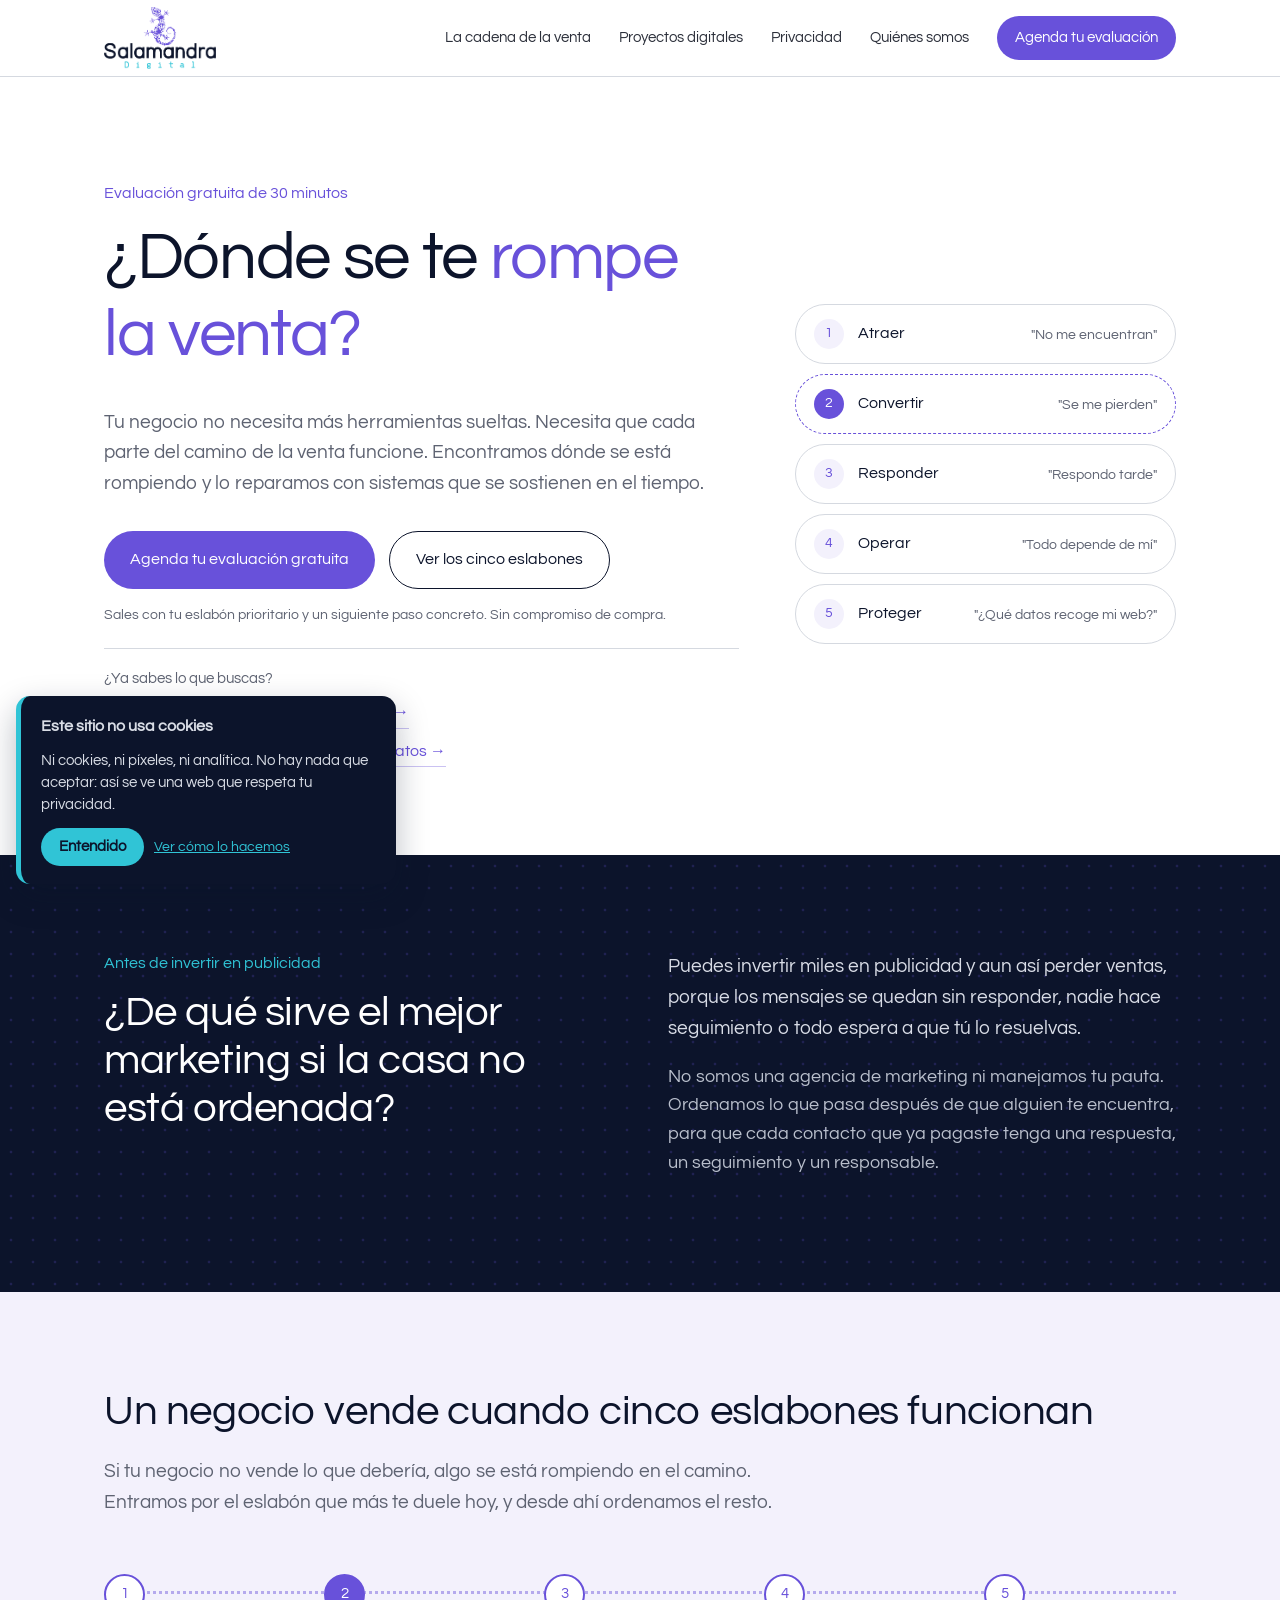
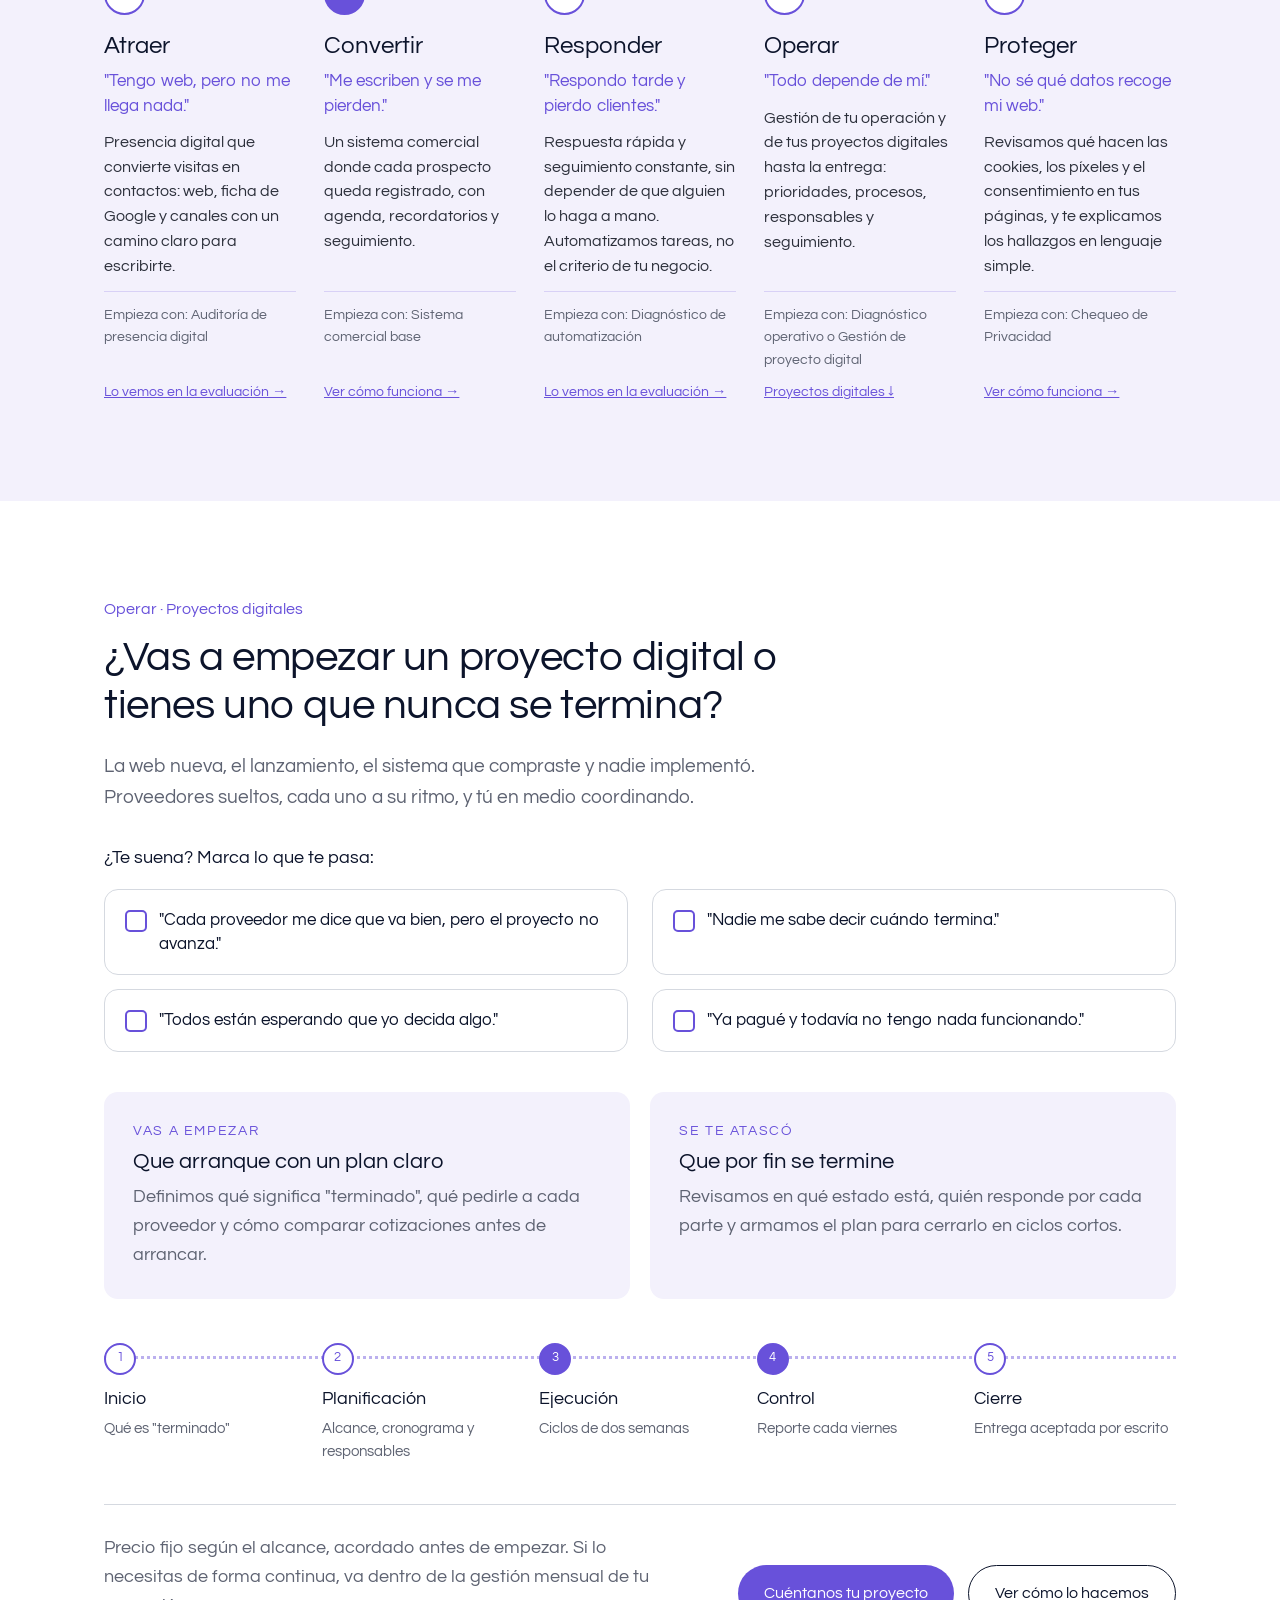
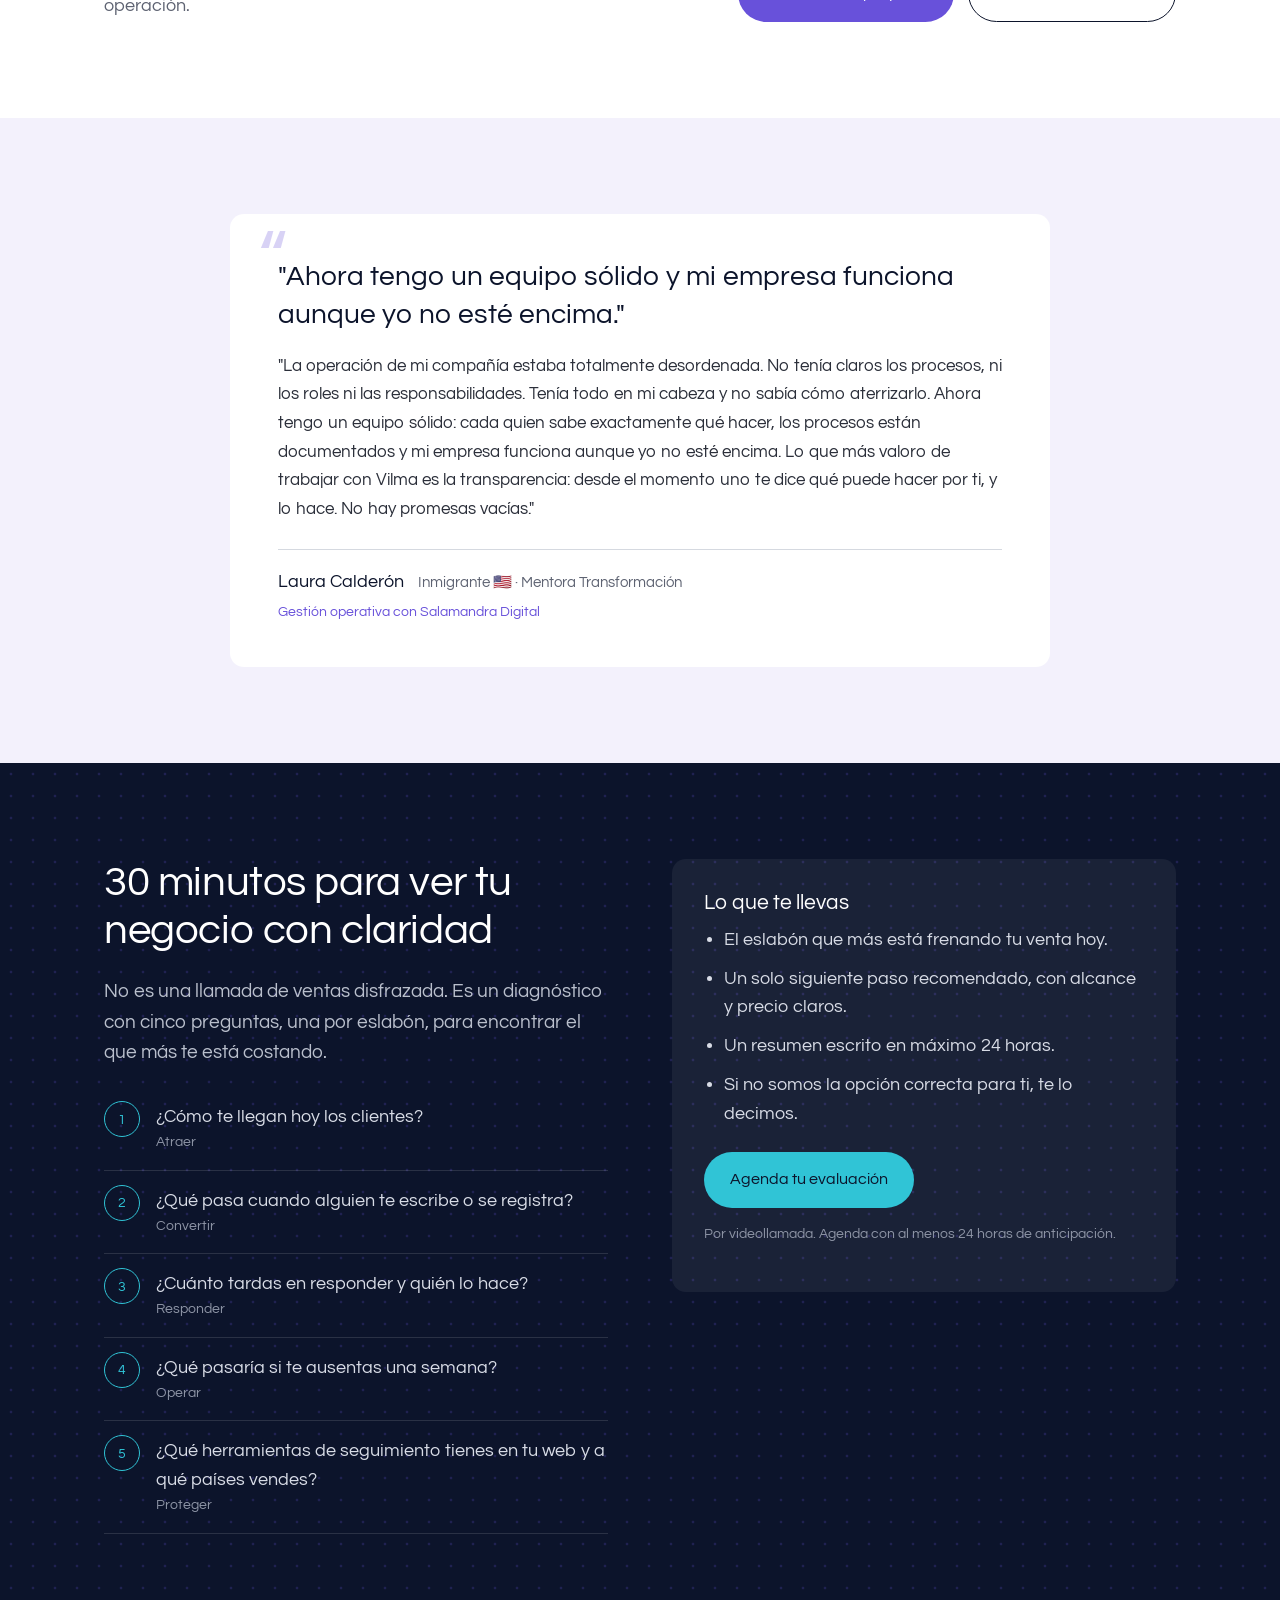
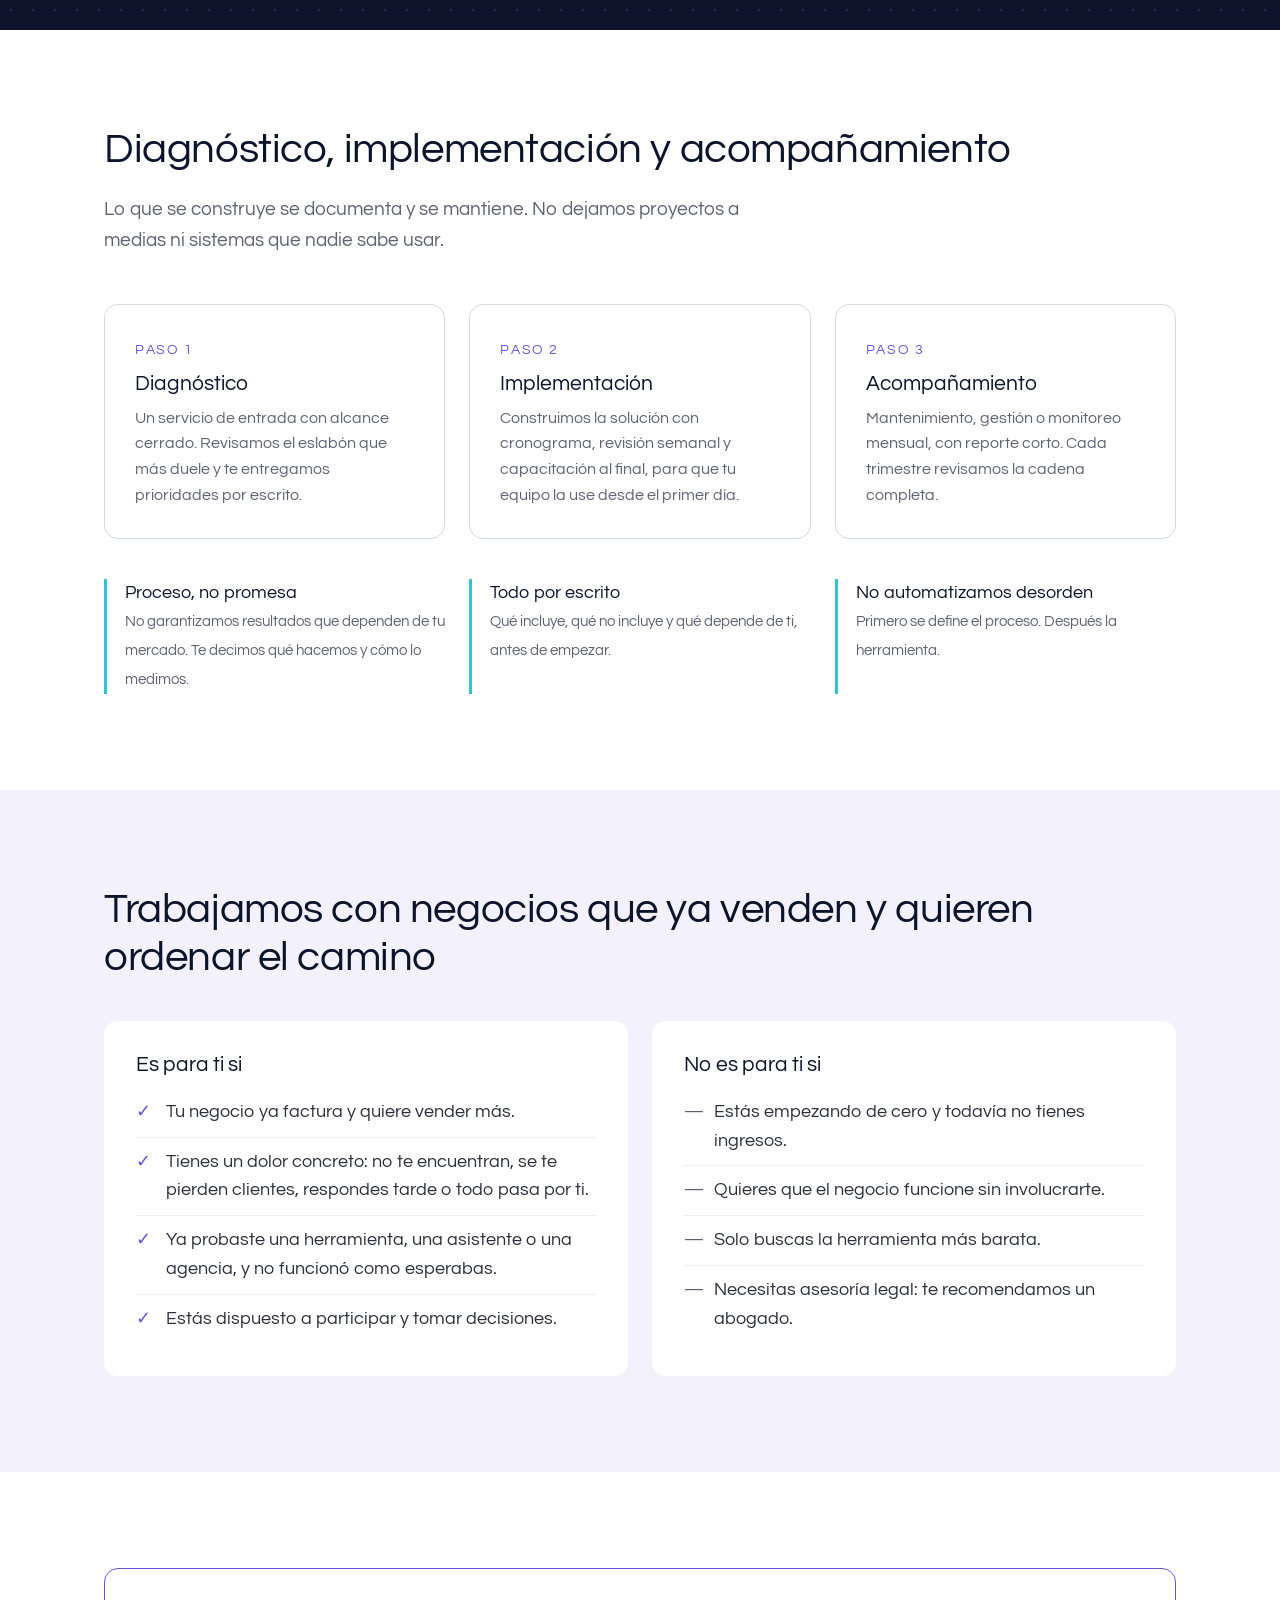
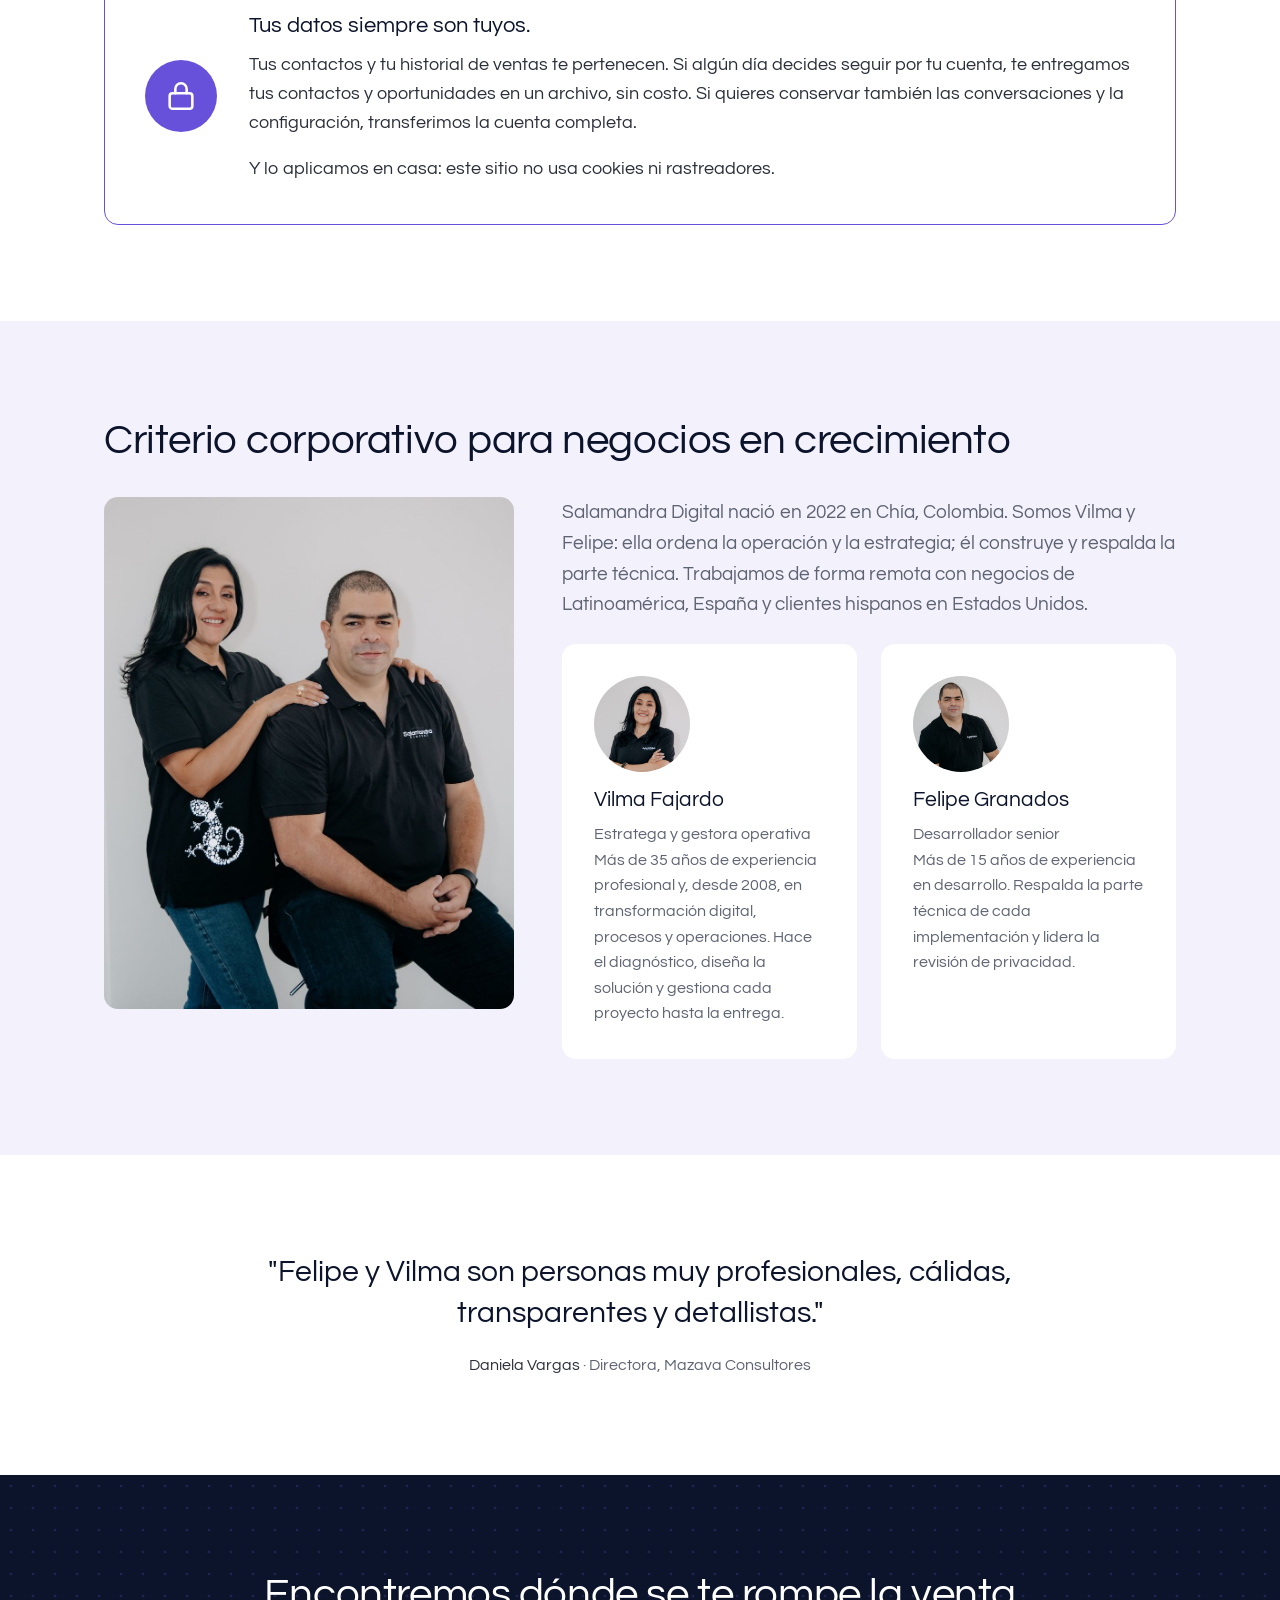
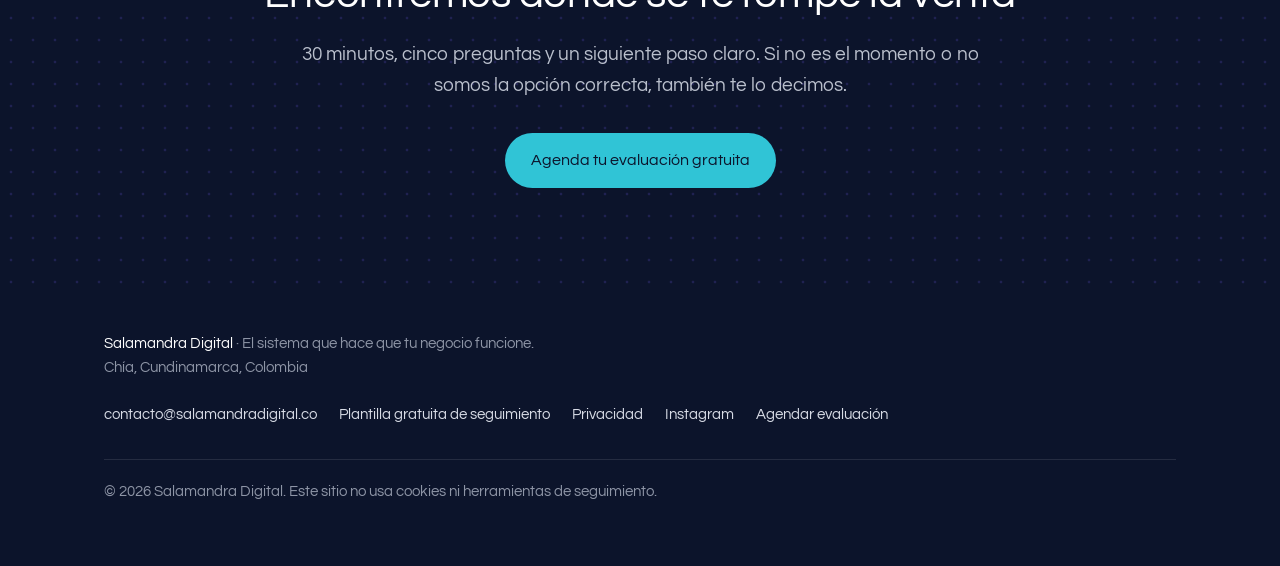
==== commit 019d85d6: "Privacidad: más herramientas, 'con quién comparten mis datos' y 'Tener con qué responder'; testimoni" ====
--- a/site/index.html
+++ b/site/index.html
@@ -189,6 +189,19 @@
     </div>
   </section>
 
+  <!-- Testimonio -->
+  <section class="section section--light">
+    <div class="wrap">
+      <figure class="testimonial">
+        <blockquote>
+          <p class="testimonial__lead">"Ahora tengo un equipo sólido y mi empresa funciona aunque yo no esté encima."</p>
+          <p>"La operación de mi compañía estaba totalmente desordenada. No tenía claros los procesos, ni los roles ni las responsabilidades. Tenía todo en mi cabeza y no sabía cómo aterrizarlo. Ahora tengo un equipo sólido: cada quien sabe exactamente qué hacer, los procesos están documentados y mi empresa funciona aunque yo no esté encima. Lo que más valoro de trabajar con Vilma es la transparencia: desde el momento uno te dice qué puede hacer por ti, y lo hace. No hay promesas vacías."</p>
+        </blockquote>
+        <figcaption><b>Laura Calderón</b><span>Inmigrante 🇺🇸 · Mentora Transformación</span><span class="testimonial__service">Gestión operativa con Salamandra Digital</span></figcaption>
+      </figure>
+    </div>
+  </section>
+
   <!-- Evaluación -->
   <section class="section section--navy" id="evaluacion">
     <div class="wrap split">
--- a/site/assets/style.css
+++ b/site/assets/style.css
@@ -483,3 +483,19 @@
 .mirror--home { margin: 16px 0 12px; }
 
 .hero--line h1.h1--long { max-width: 20ch; font-size: clamp(2rem, 4.2vw, 3.1rem); }
+
+/* ===== Privacidad: cuatro razones ===== */
+.parts--4 { grid-template-columns: repeat(2, 1fr); }
+@media (max-width: 860px) { .parts--4 { grid-template-columns: 1fr; } }
+
+/* ===== Testimonio ===== */
+.testimonial { margin: 0 auto; max-width: 820px; background: var(--white); border-radius: var(--radius); padding: 44px 48px; border-left: 0; position: relative; }
+.testimonial::before { content: "\201C"; position: absolute; top: 8px; left: 28px; font-size: 5rem; line-height: 1; color: var(--purple); opacity: .25; }
+.testimonial blockquote { margin: 0; }
+.testimonial__lead { font-size: clamp(1.35rem, 2.6vw, 1.75rem); line-height: 1.35; color: var(--navy); margin: 0 0 18px; }
+.testimonial blockquote p:not(.testimonial__lead) { color: var(--text); font-size: 1.05rem; line-height: 1.7; margin: 0; }
+.testimonial figcaption { margin-top: 26px; padding-top: 18px; border-top: 1px solid var(--line); display: flex; flex-wrap: wrap; gap: 4px 14px; align-items: baseline; }
+.testimonial figcaption b { font-weight: 400; color: var(--navy); font-size: 1.1rem; }
+.testimonial figcaption span { color: var(--gray); font-size: .95rem; }
+.testimonial__service { width: 100%; color: var(--purple) !important; font-size: .9rem !important; }
+@media (max-width: 600px) { .testimonial { padding: 36px 24px; } .testimonial::before { left: 14px; } }
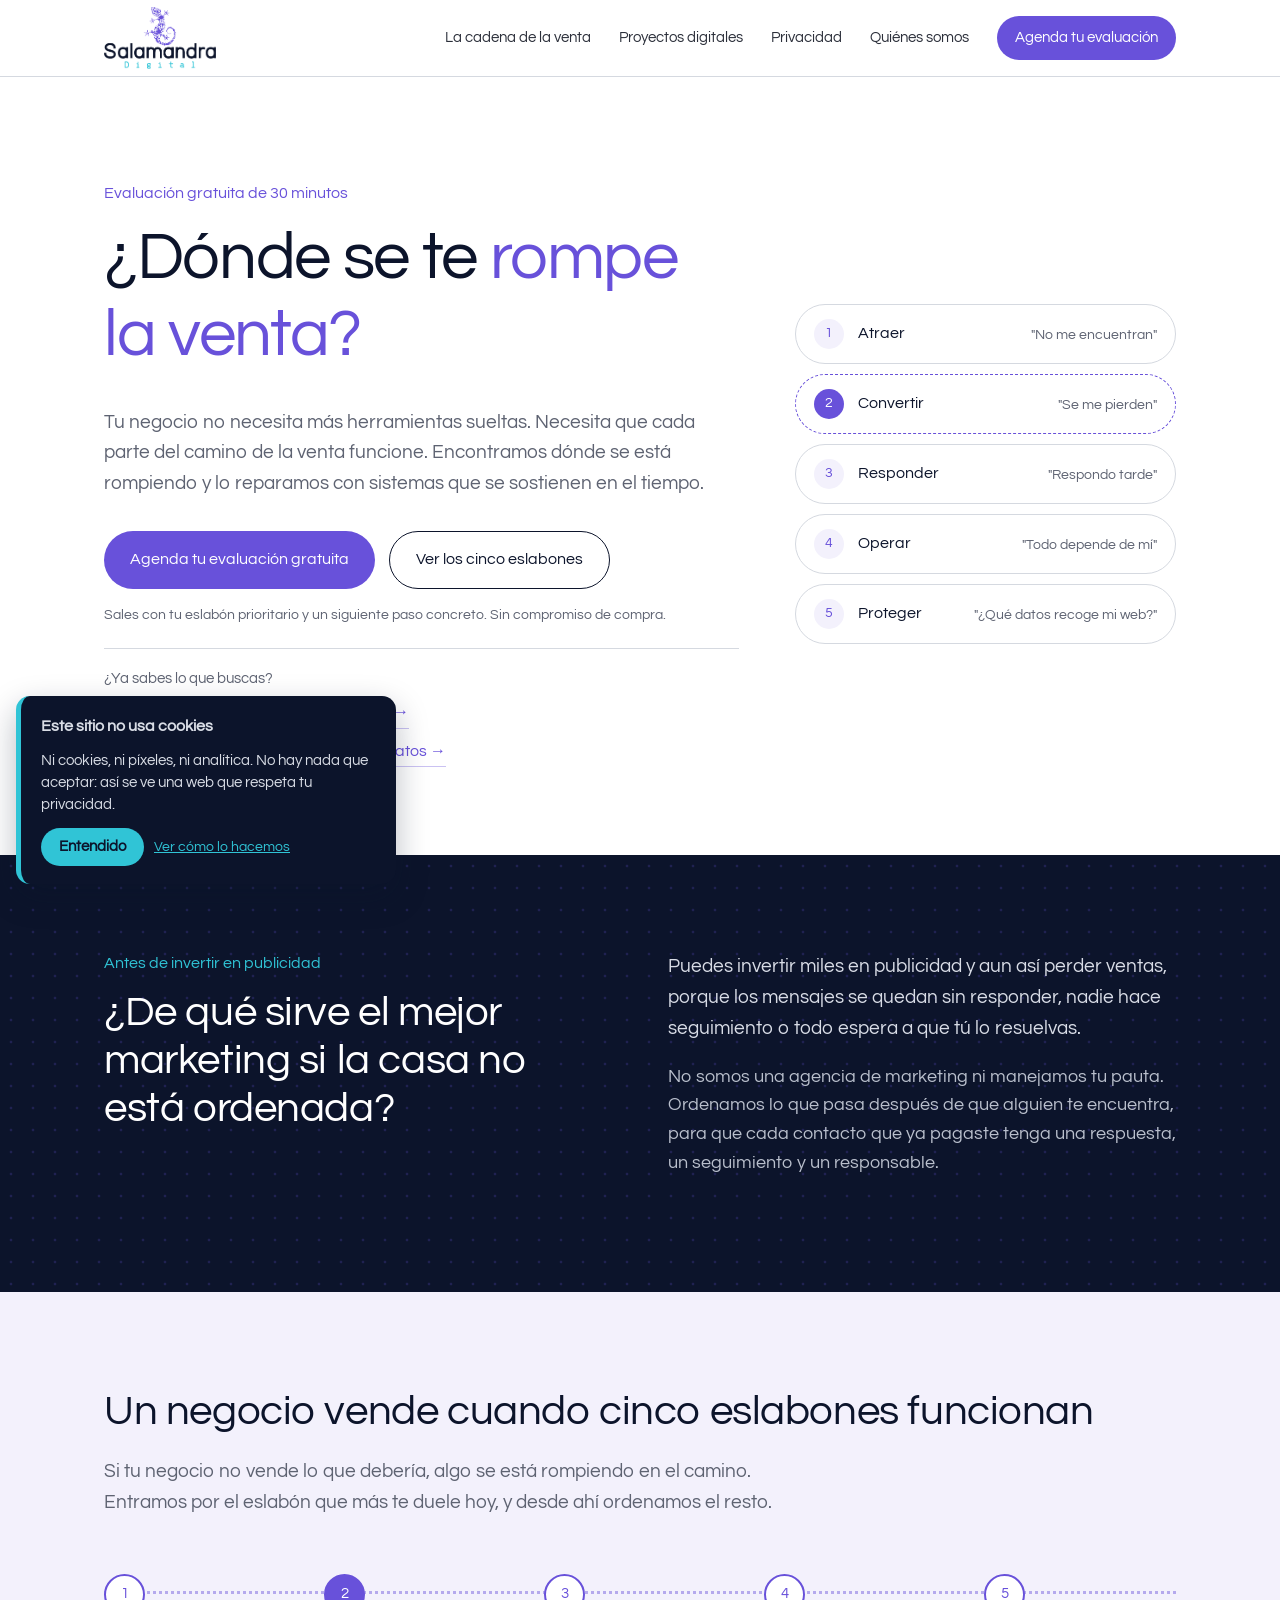
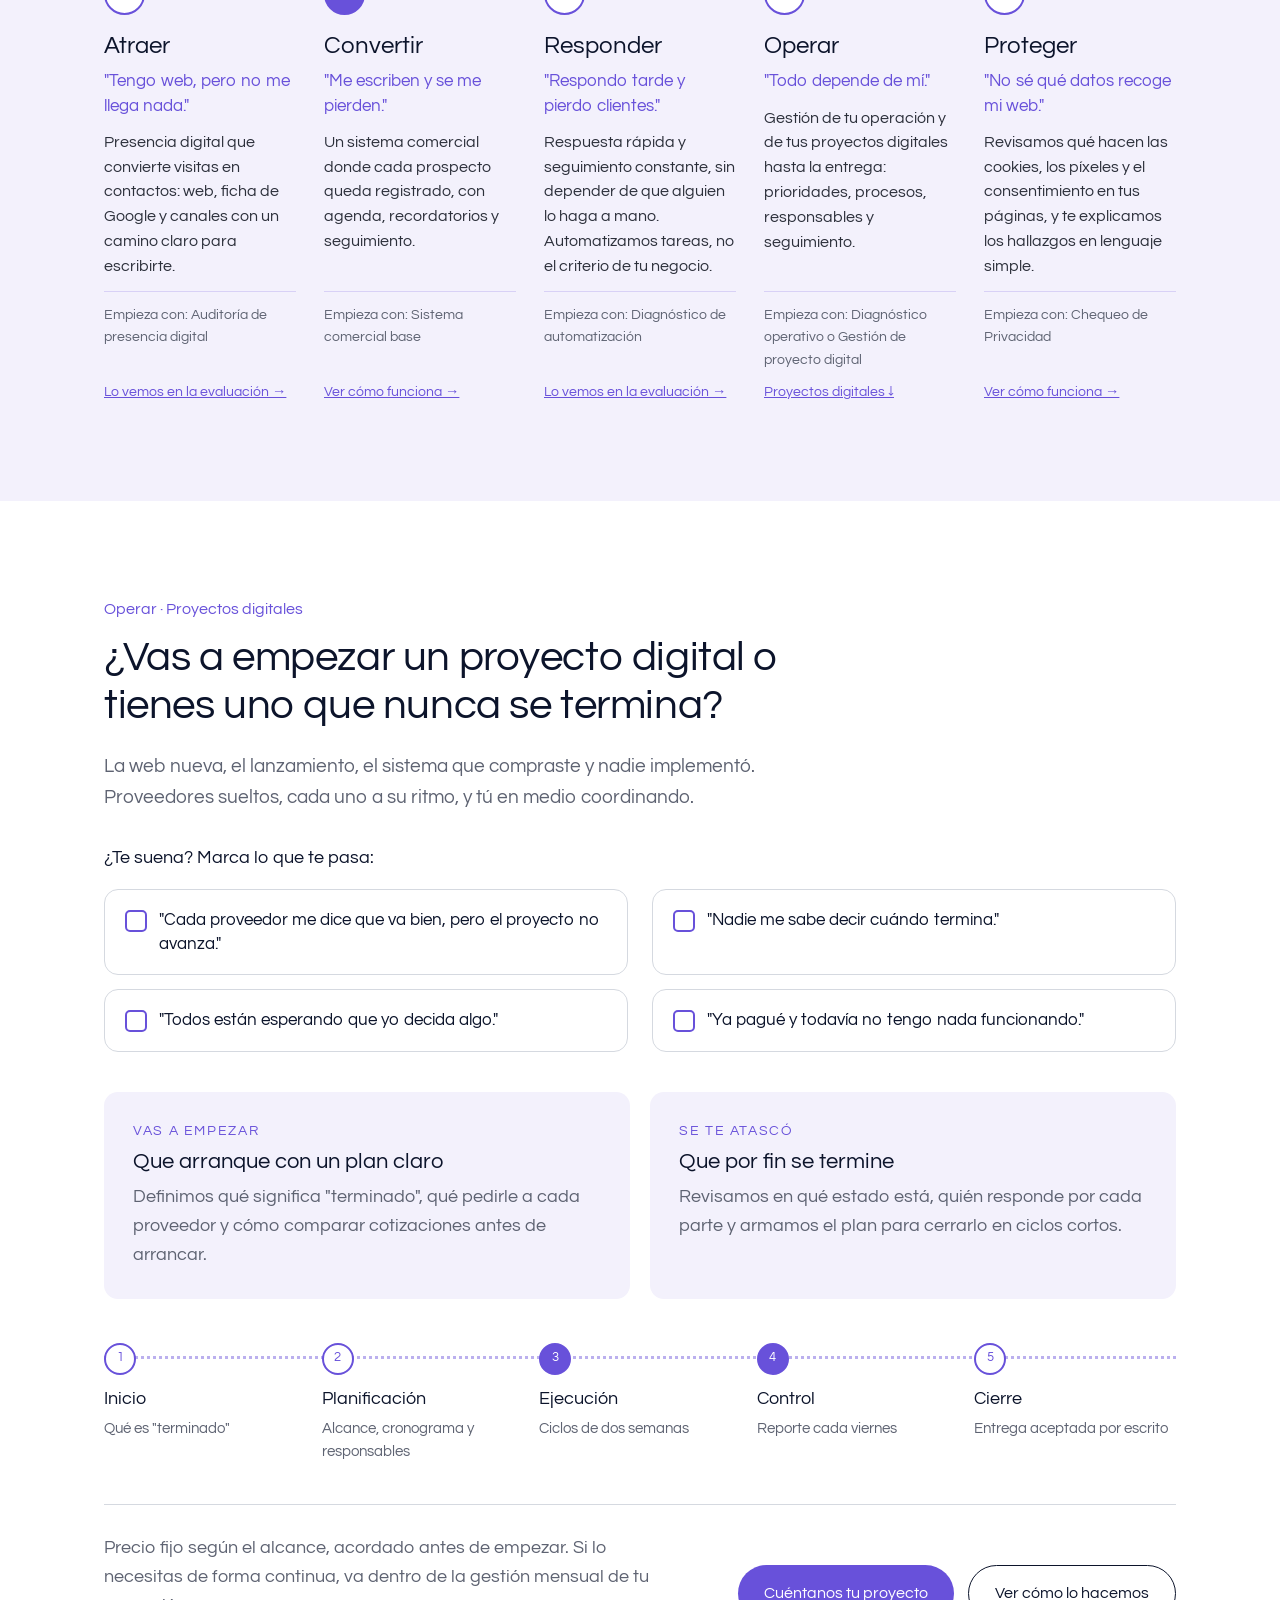
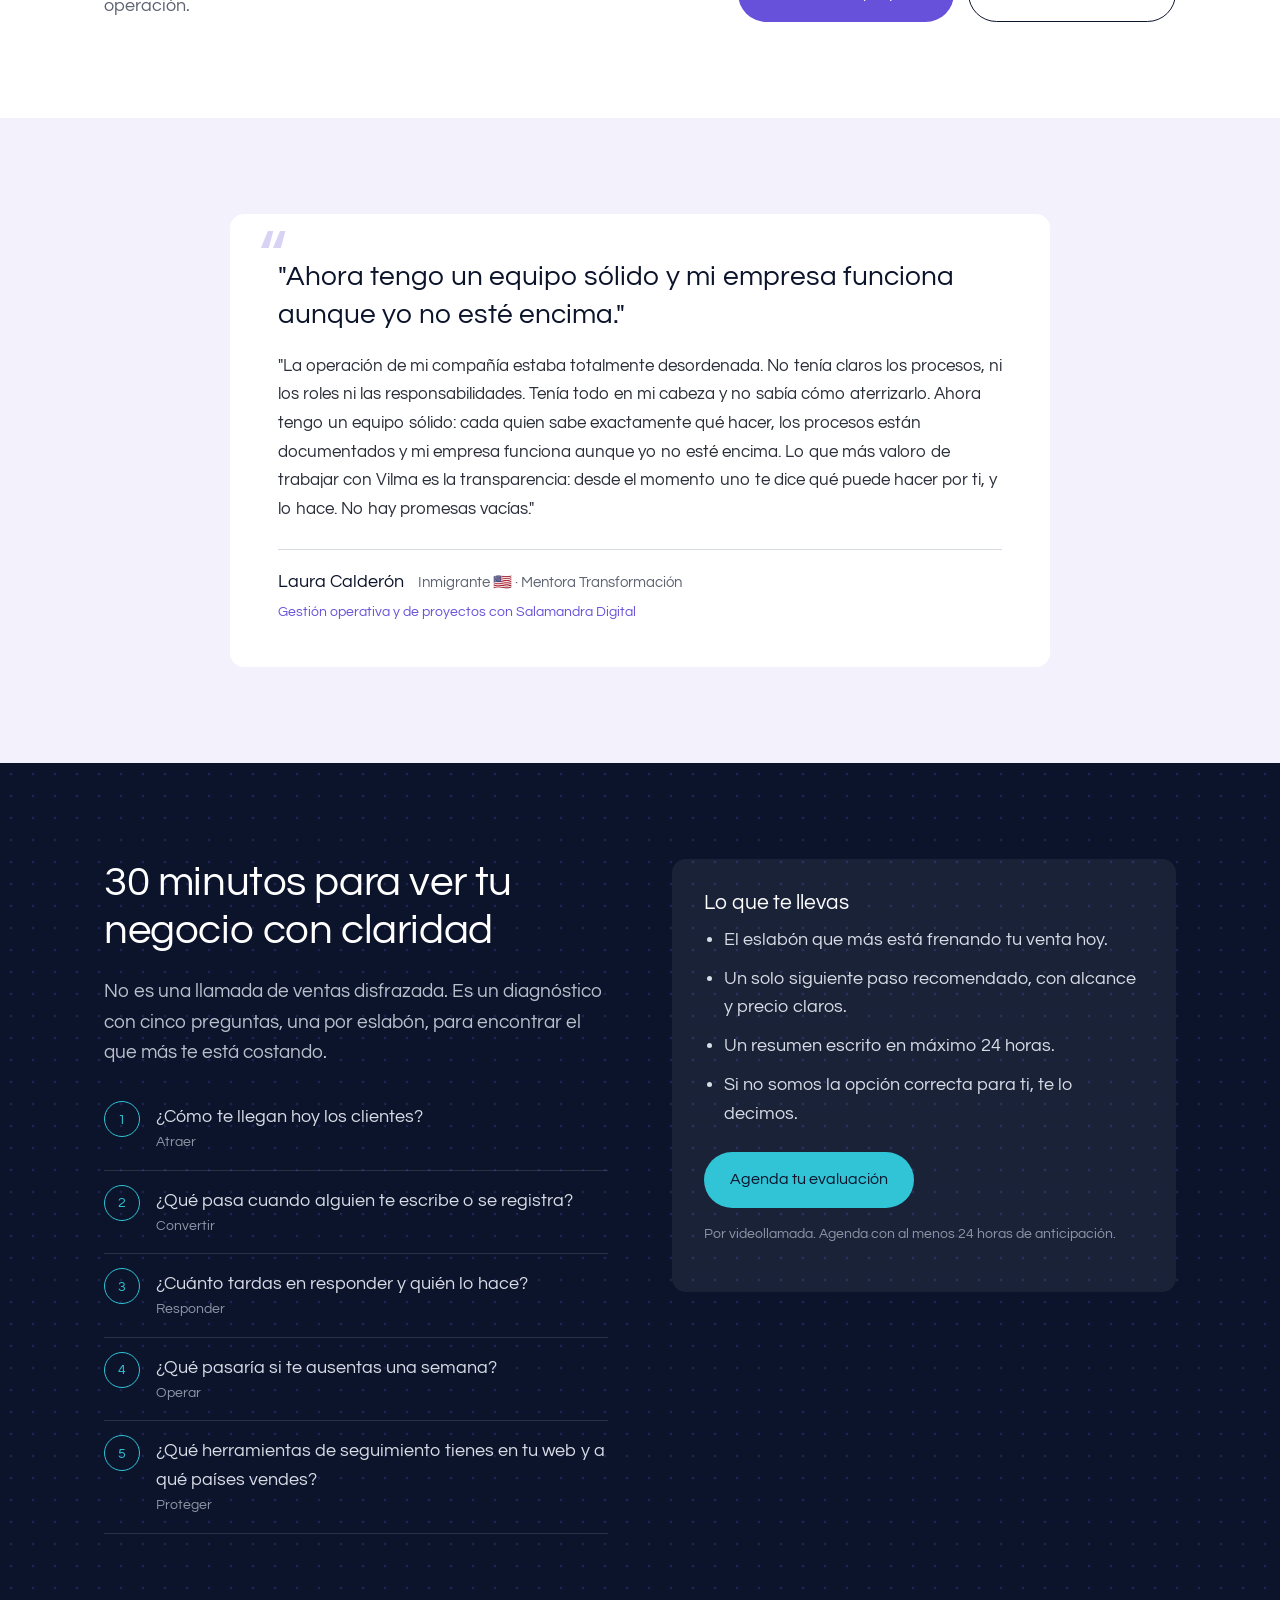
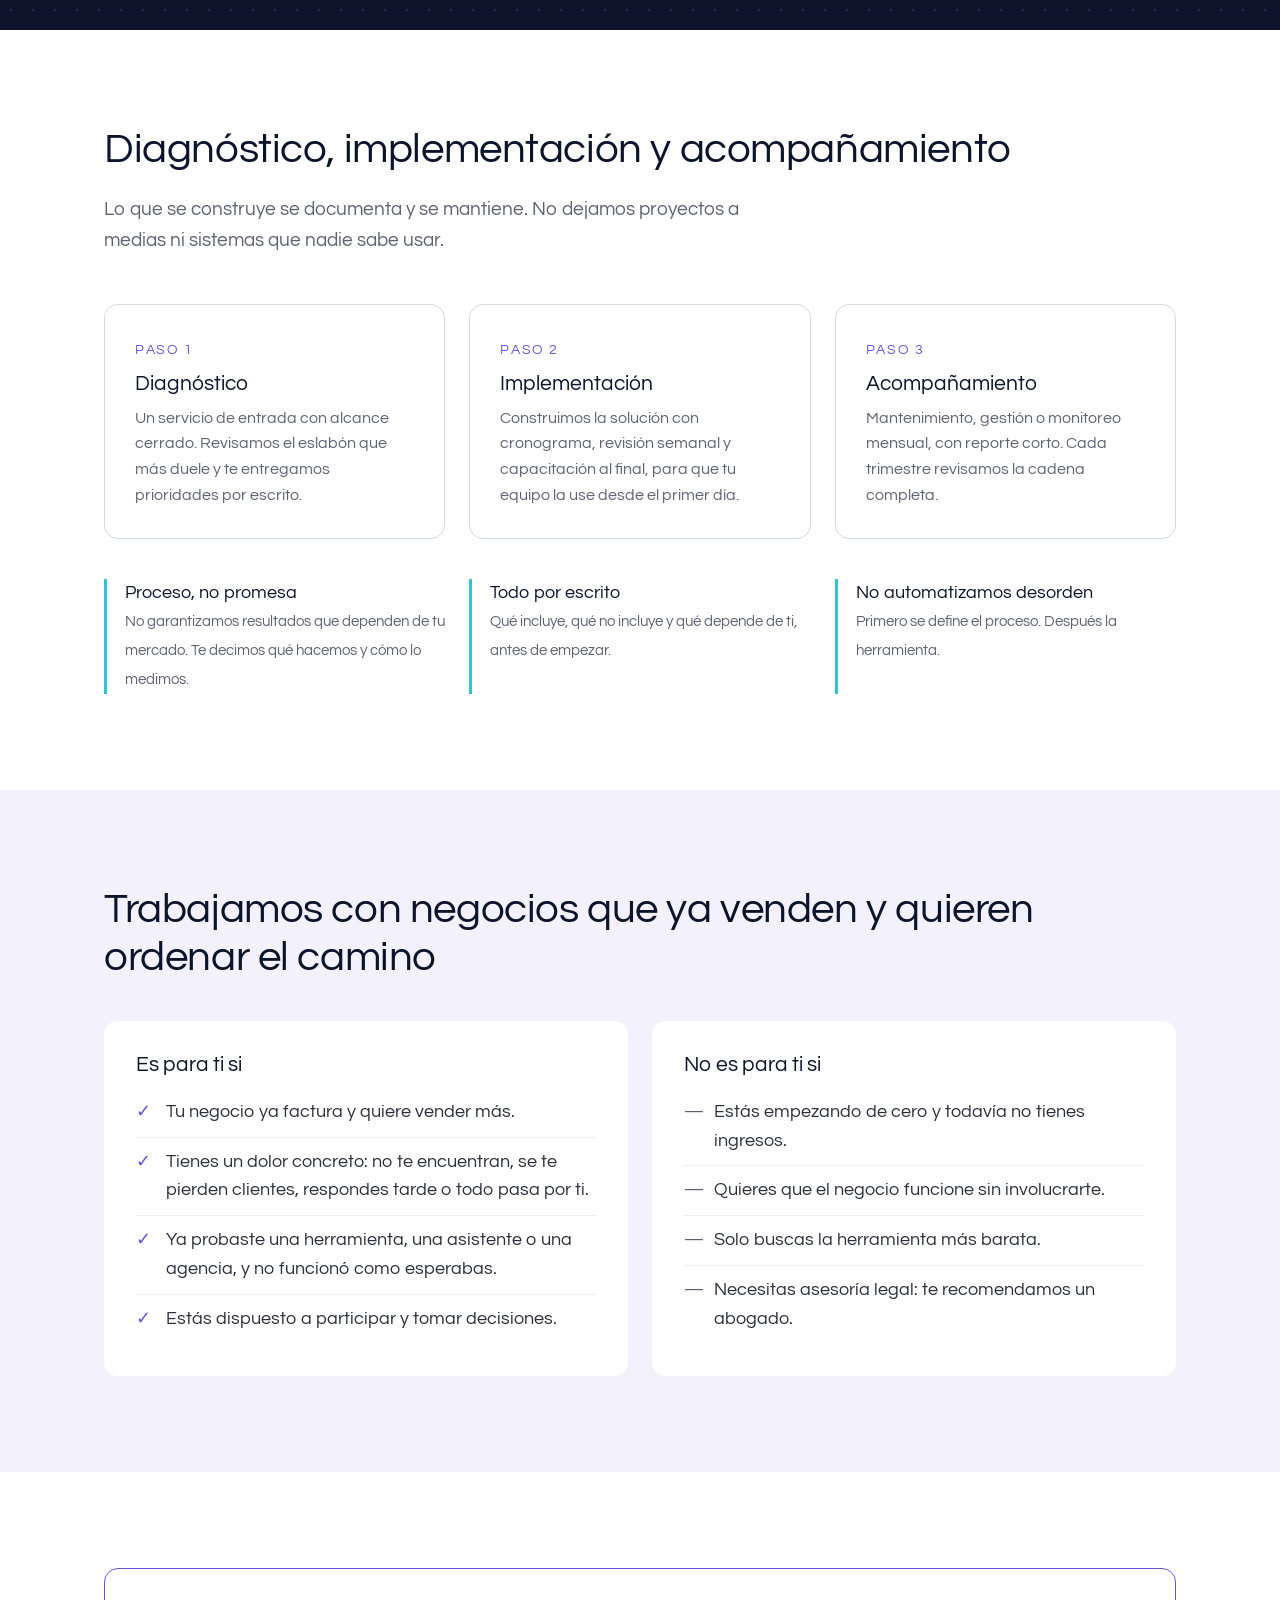
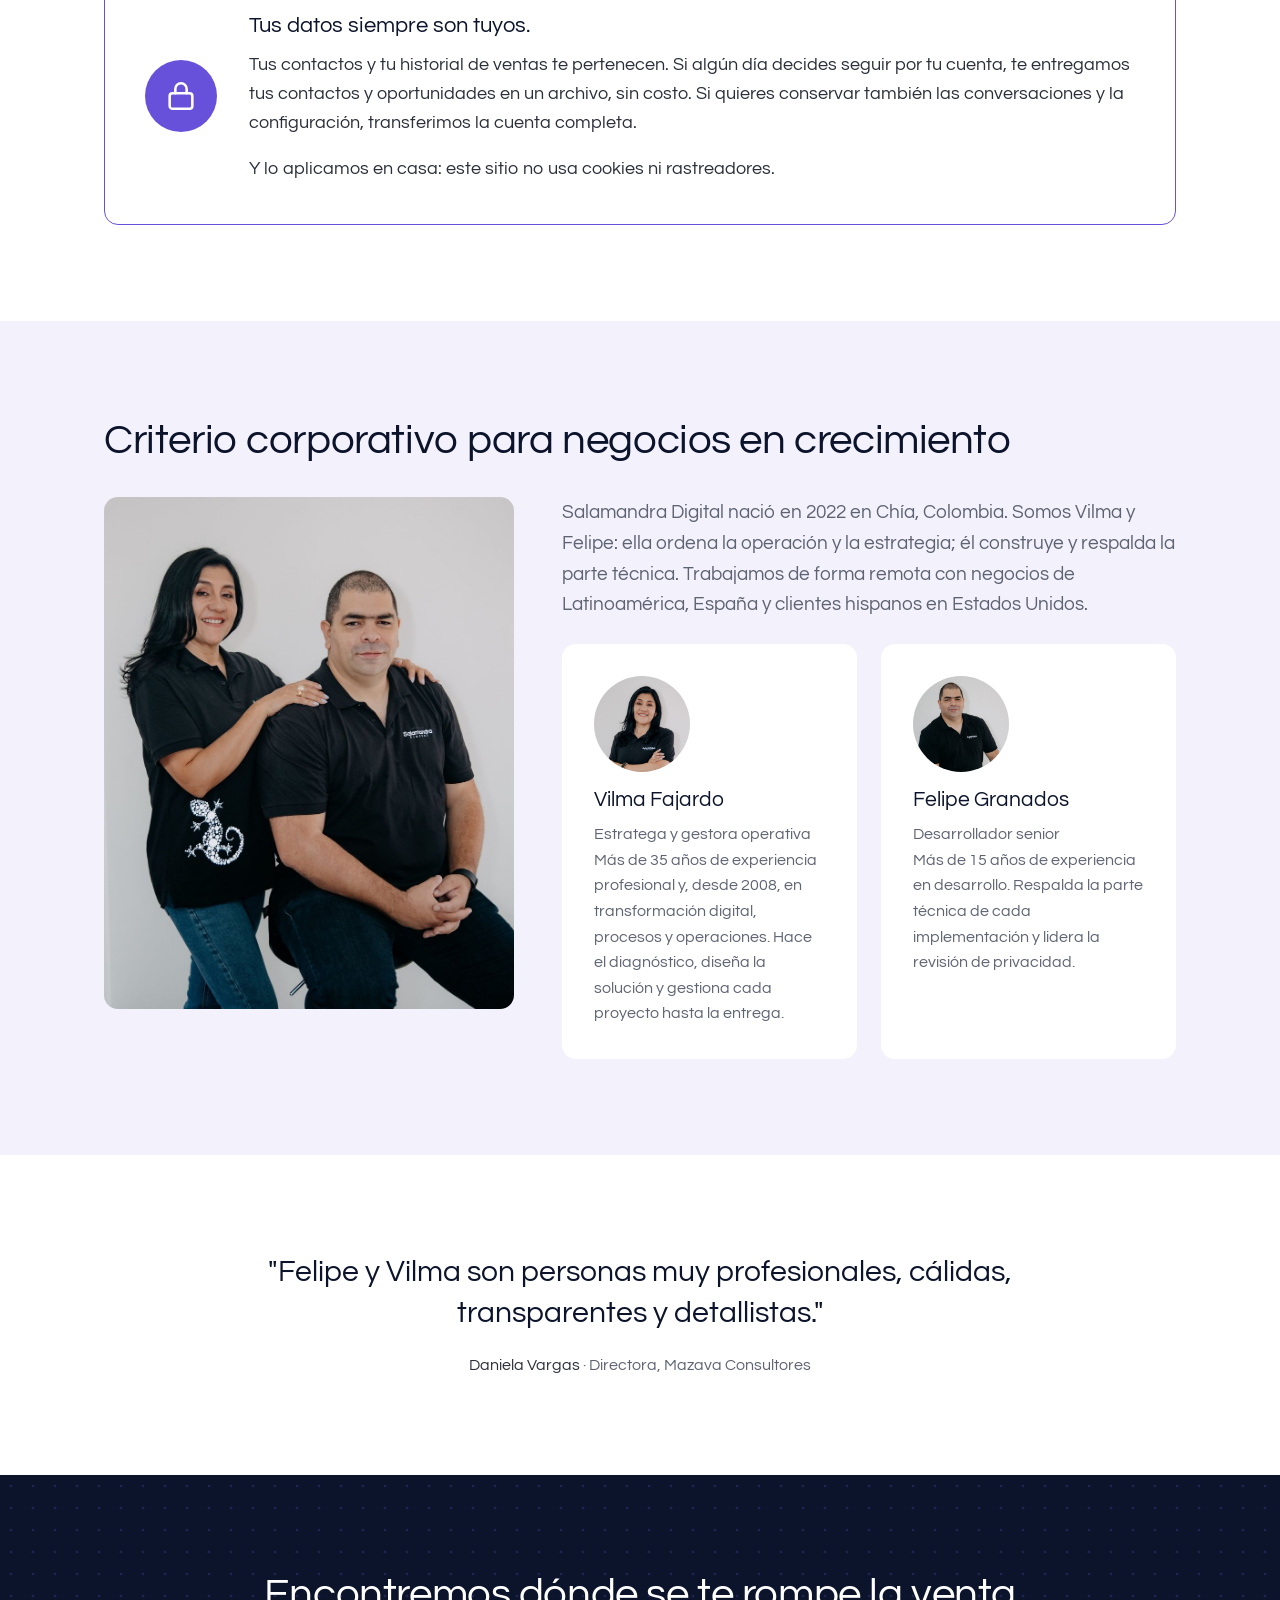
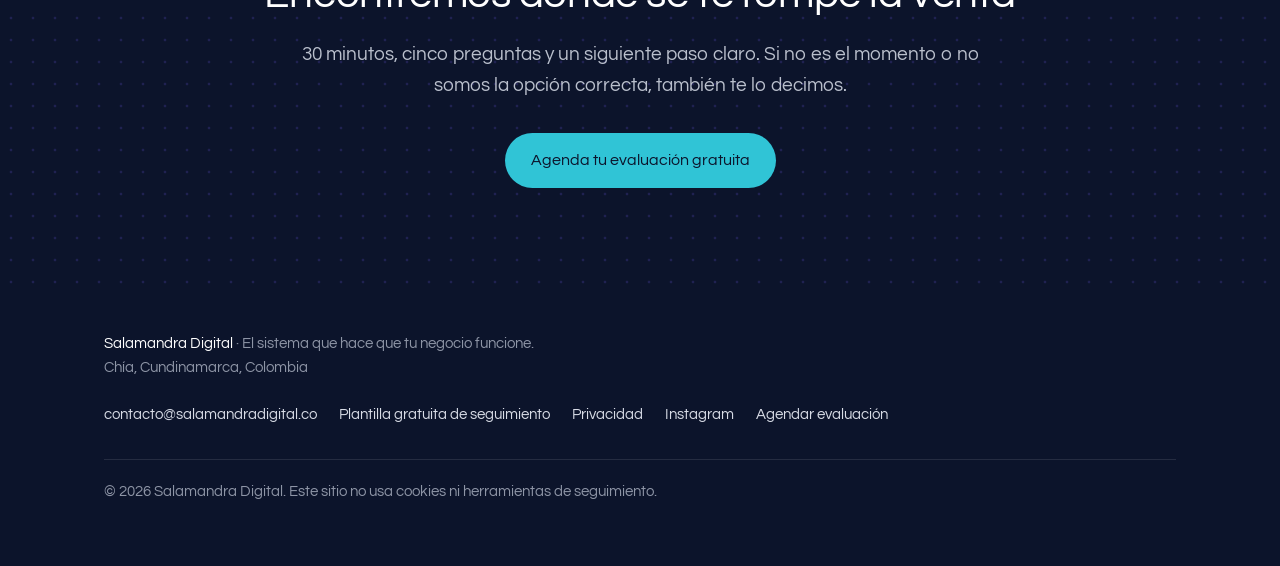
==== commit 06ac40a5: "Testimonio de Laura: gestión operativa y de proyectos Co-Authored-By: Claude Opus 5.5 <noreply@anthr" ====
--- a/site/index.html
+++ b/site/index.html
@@ -197,7 +197,7 @@
           <p class="testimonial__lead">"Ahora tengo un equipo sólido y mi empresa funciona aunque yo no esté encima."</p>
           <p>"La operación de mi compañía estaba totalmente desordenada. No tenía claros los procesos, ni los roles ni las responsabilidades. Tenía todo en mi cabeza y no sabía cómo aterrizarlo. Ahora tengo un equipo sólido: cada quien sabe exactamente qué hacer, los procesos están documentados y mi empresa funciona aunque yo no esté encima. Lo que más valoro de trabajar con Vilma es la transparencia: desde el momento uno te dice qué puede hacer por ti, y lo hace. No hay promesas vacías."</p>
         </blockquote>
-        <figcaption><b>Laura Calderón</b><span>Inmigrante 🇺🇸 · Mentora Transformación</span><span class="testimonial__service">Gestión operativa con Salamandra Digital</span></figcaption>
+        <figcaption><b>Laura Calderón</b><span>Inmigrante 🇺🇸 · Mentora Transformación</span><span class="testimonial__service">Gestión operativa y de proyectos con Salamandra Digital</span></figcaption>
       </figure>
     </div>
   </section>
--- a/site/assets/style.css
+++ b/site/assets/style.css
@@ -499,3 +499,18 @@
 .testimonial figcaption span { color: var(--gray); font-size: .95rem; }
 .testimonial__service { width: 100%; color: var(--purple) !important; font-size: .9rem !important; }
 @media (max-width: 600px) { .testimonial { padding: 36px 24px; } .testimonial::before { left: 14px; } }
+
+/* ===== Proyectos: tres caminos y lanzamientos ===== */
+.paths--3 { grid-template-columns: repeat(3, 1fr); }
+.path p a { color: var(--purple); }
+.launch { display: grid; grid-template-columns: repeat(3, 1fr); gap: 24px; margin: 36px 0 24px; }
+.launch__col { background: var(--tint); border-radius: var(--radius); padding: 28px; }
+.launch__col h3 { margin: 0 0 12px; font-size: 1.2rem; }
+.launch__col p { margin: 12px 0 0; color: var(--text); }
+.launch__col .types { margin-top: 0; }
+.launch__col--extra { background: var(--navy); }
+.launch__col--extra h3 { color: var(--cyan); }
+.launch__col--extra p { color: #D9DDE6; }
+@media (max-width: 960px) { .paths--3, .launch { grid-template-columns: 1fr; } }
+.section--divided { border-top: 1px solid var(--line); }
+.launch__col .tag { background: var(--white); }
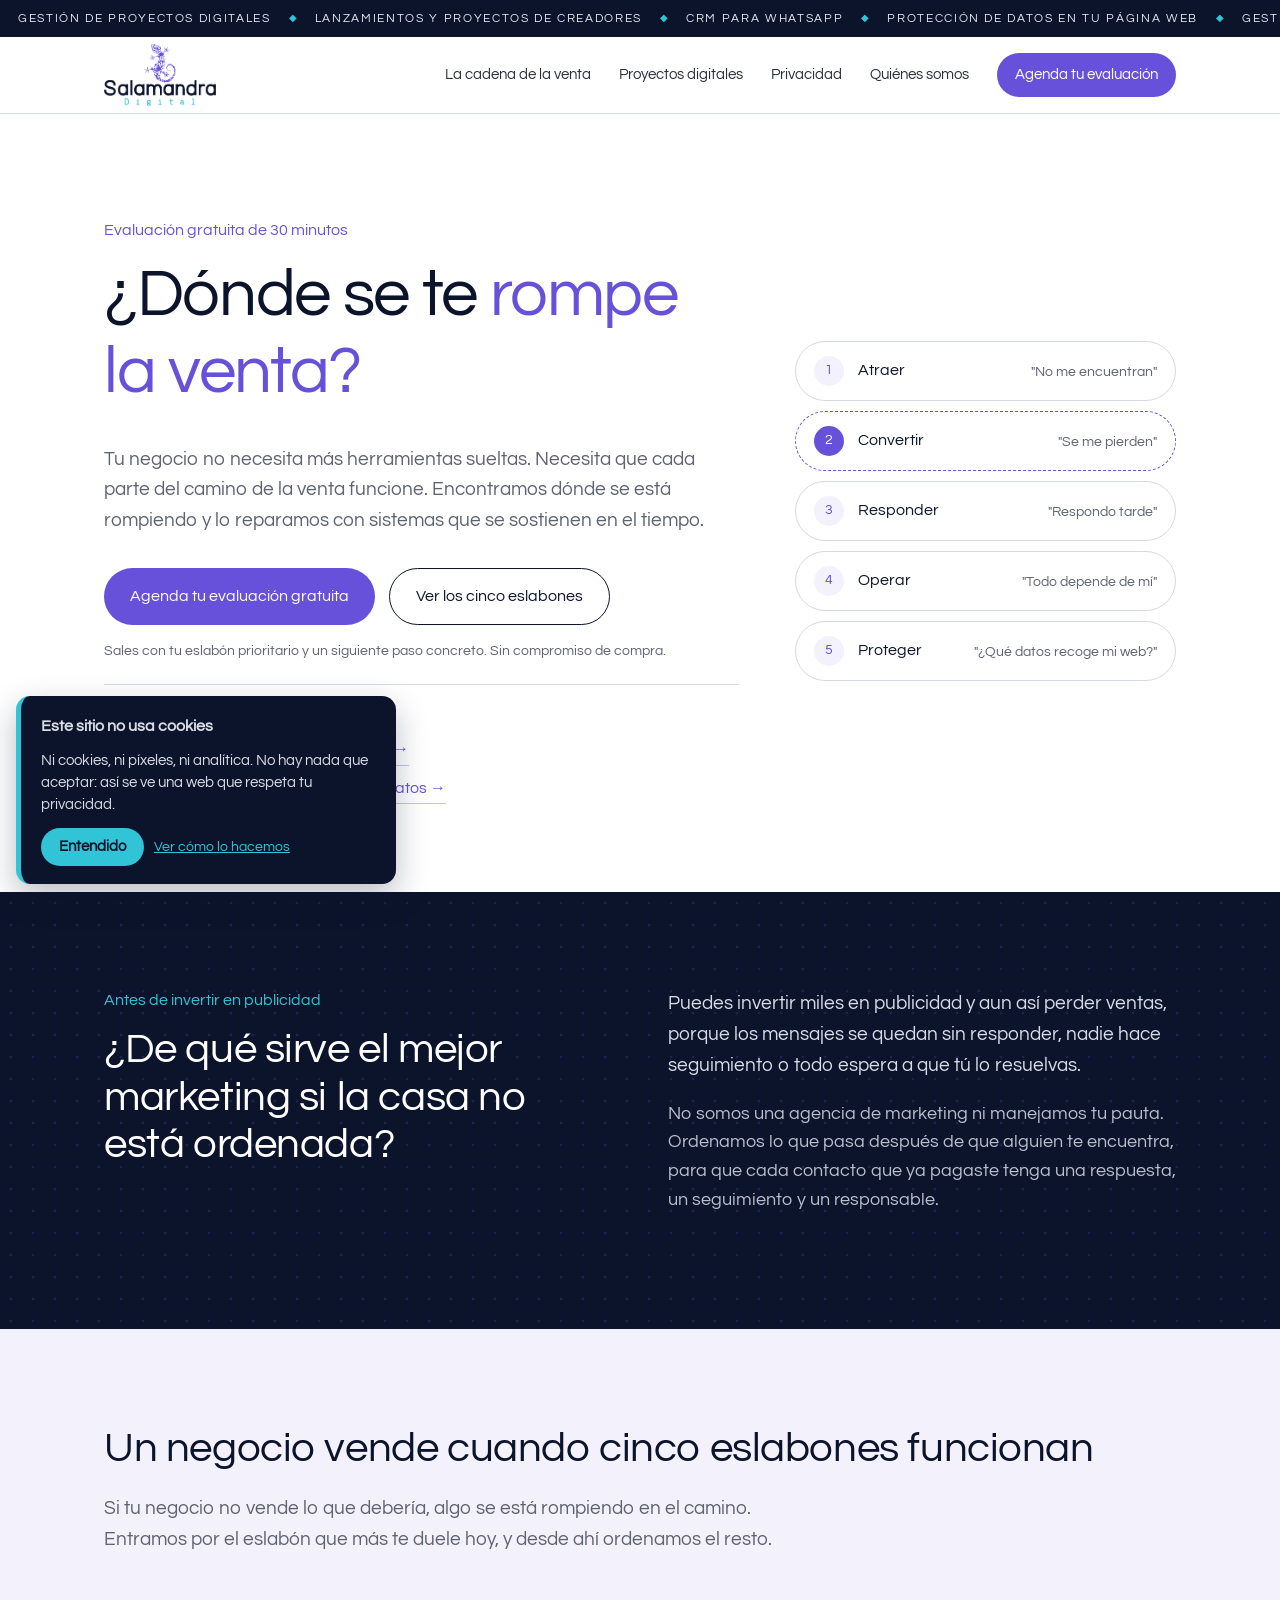
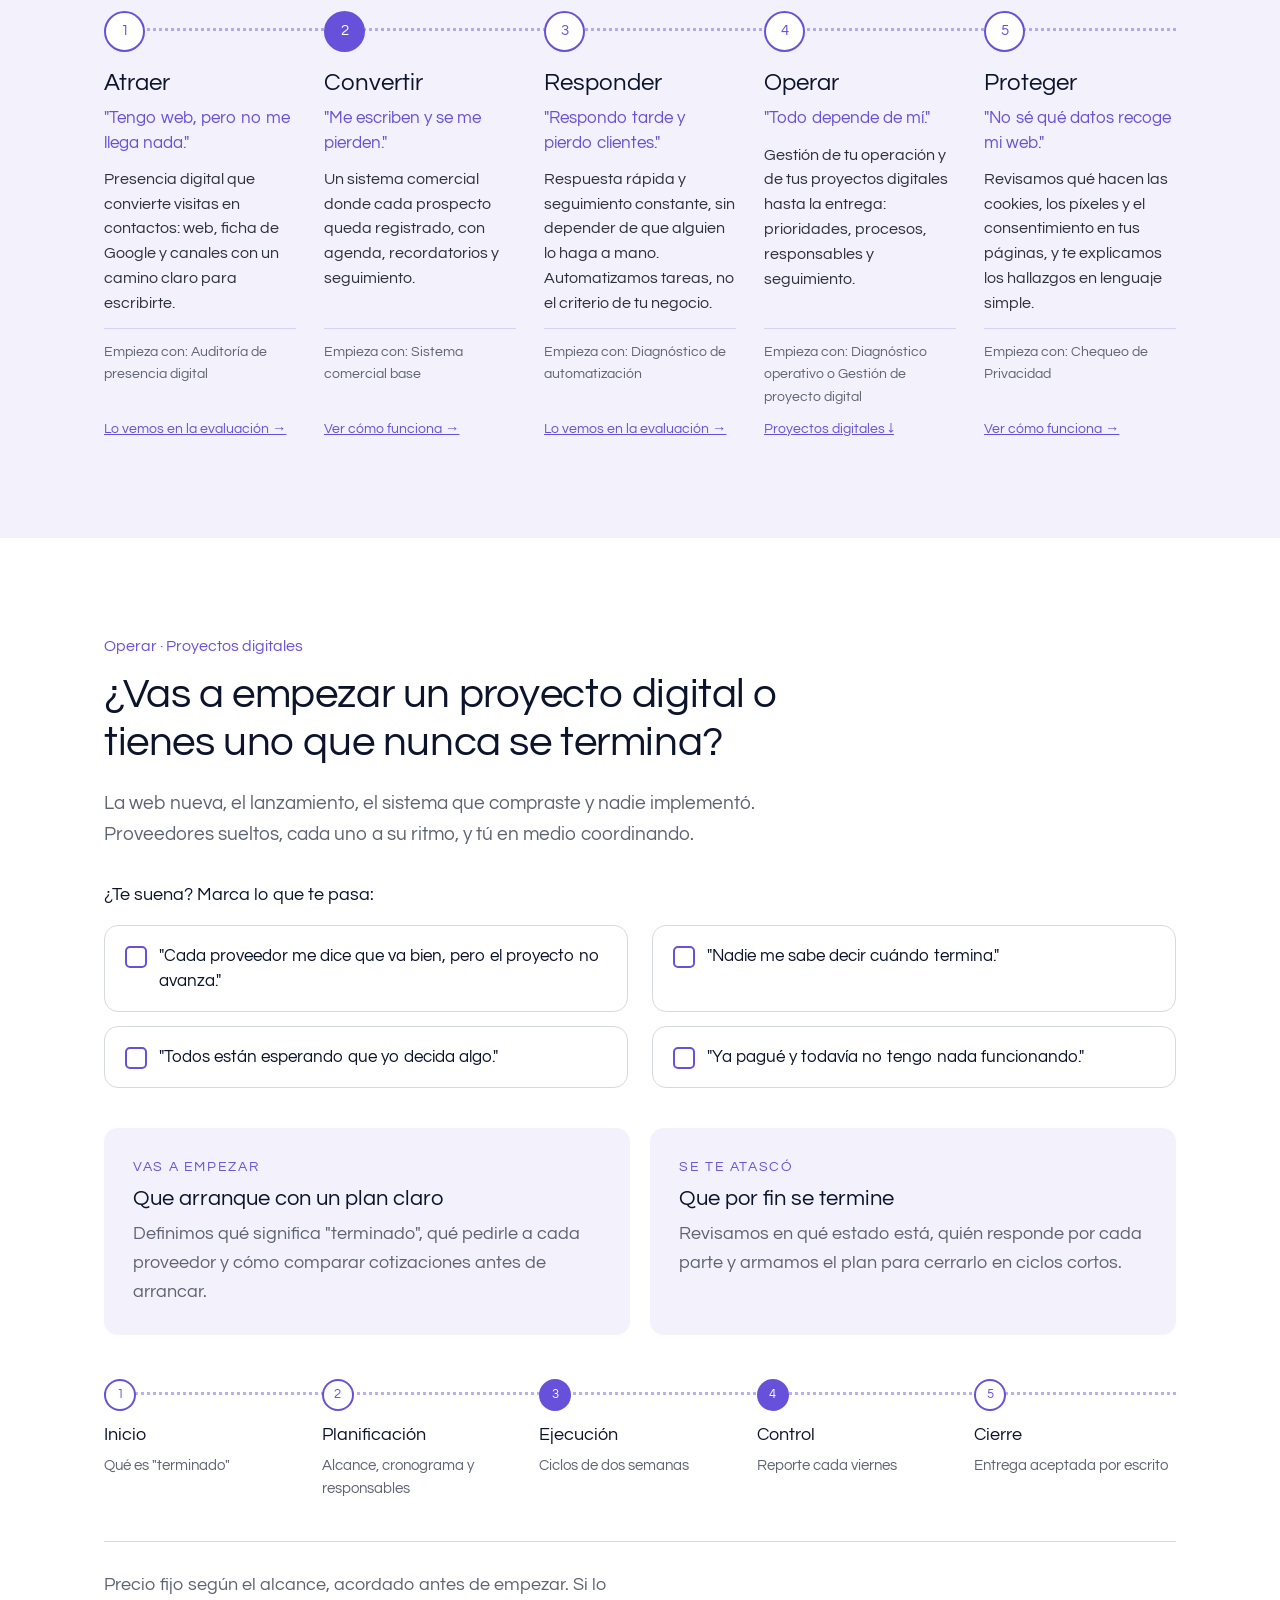
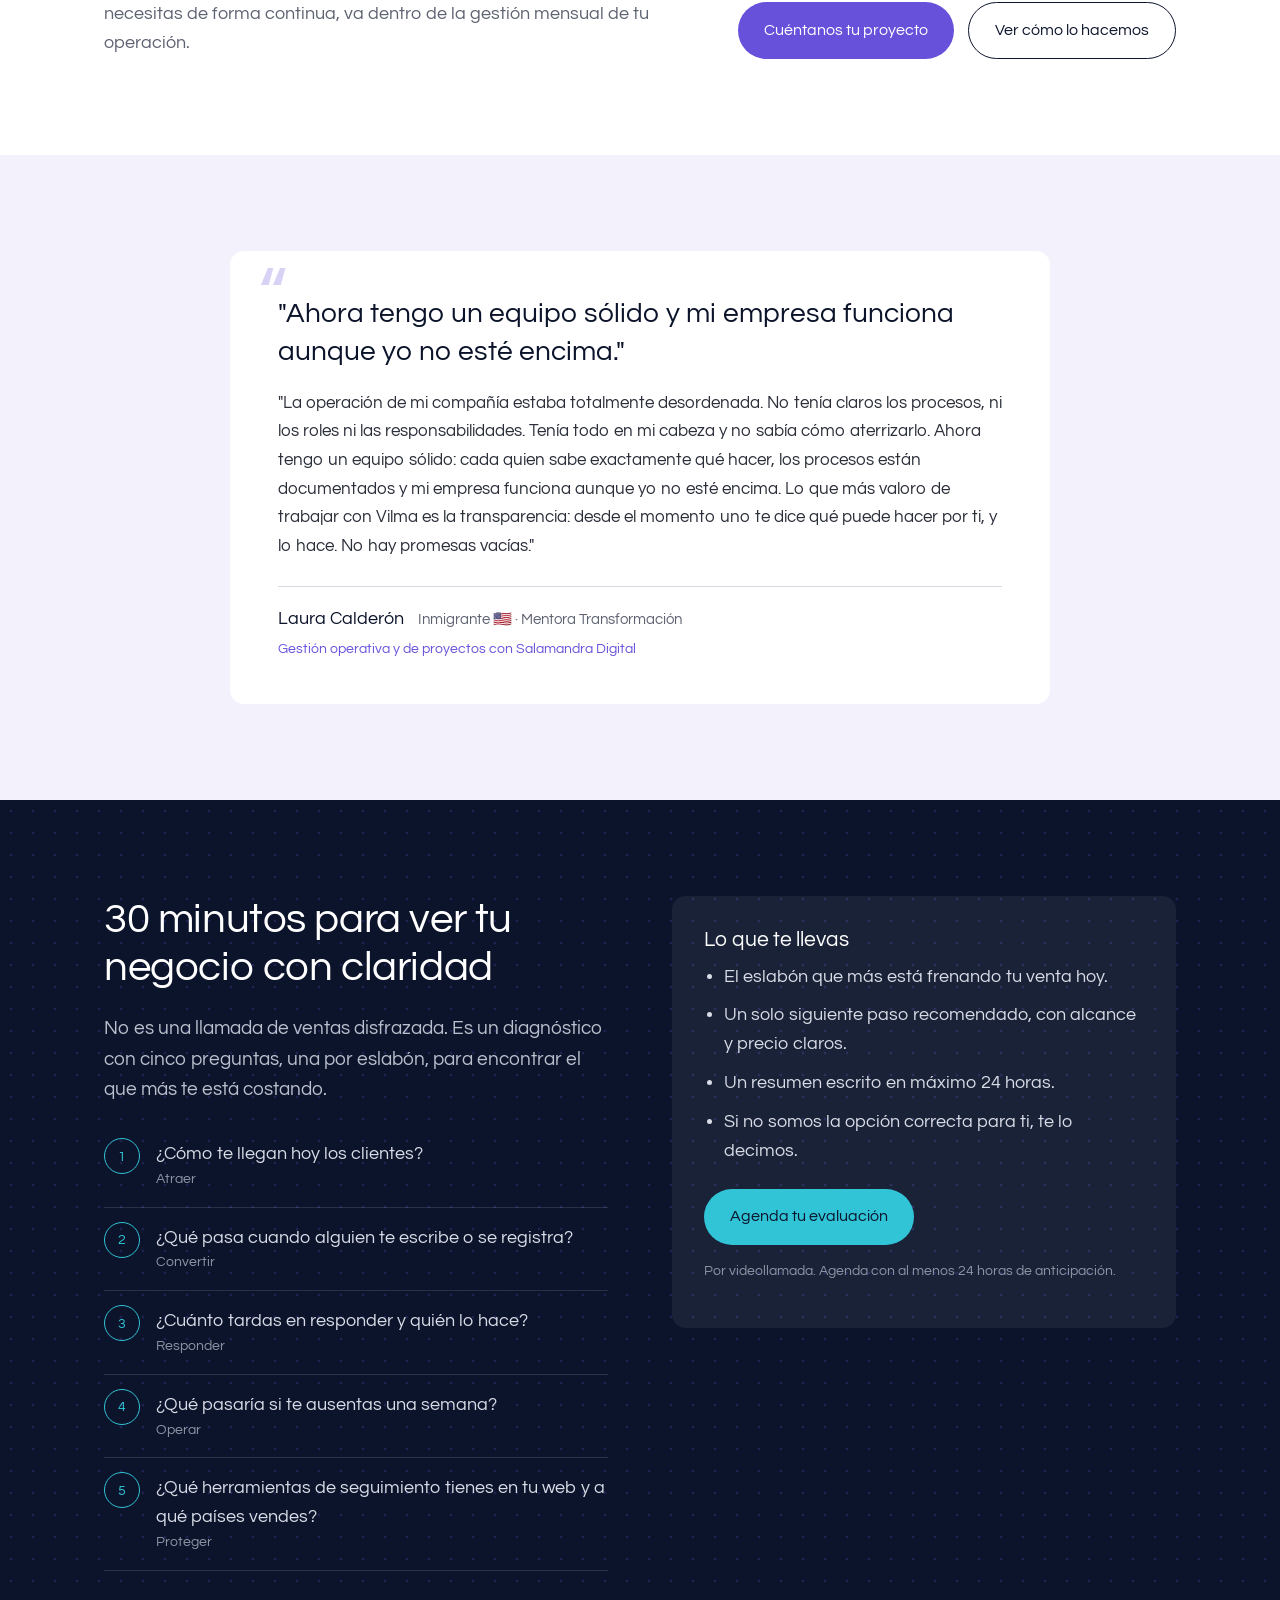
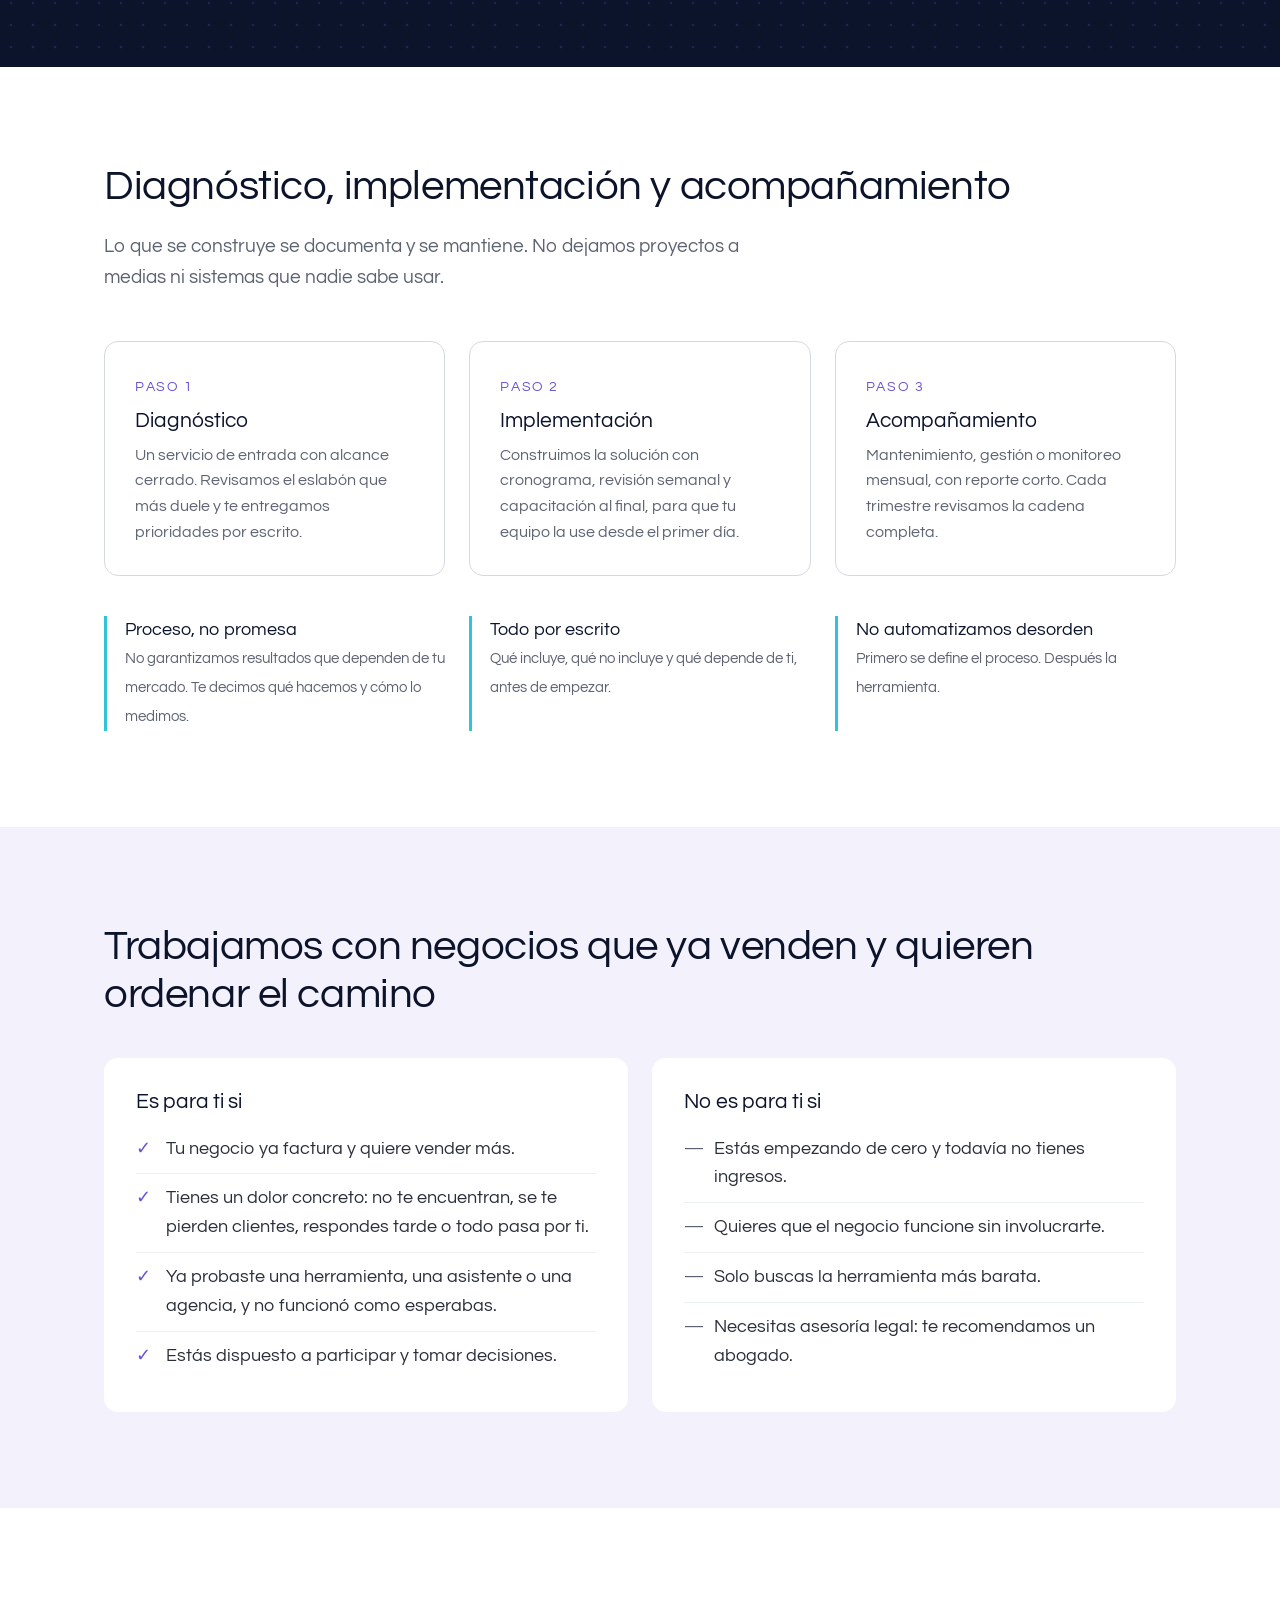
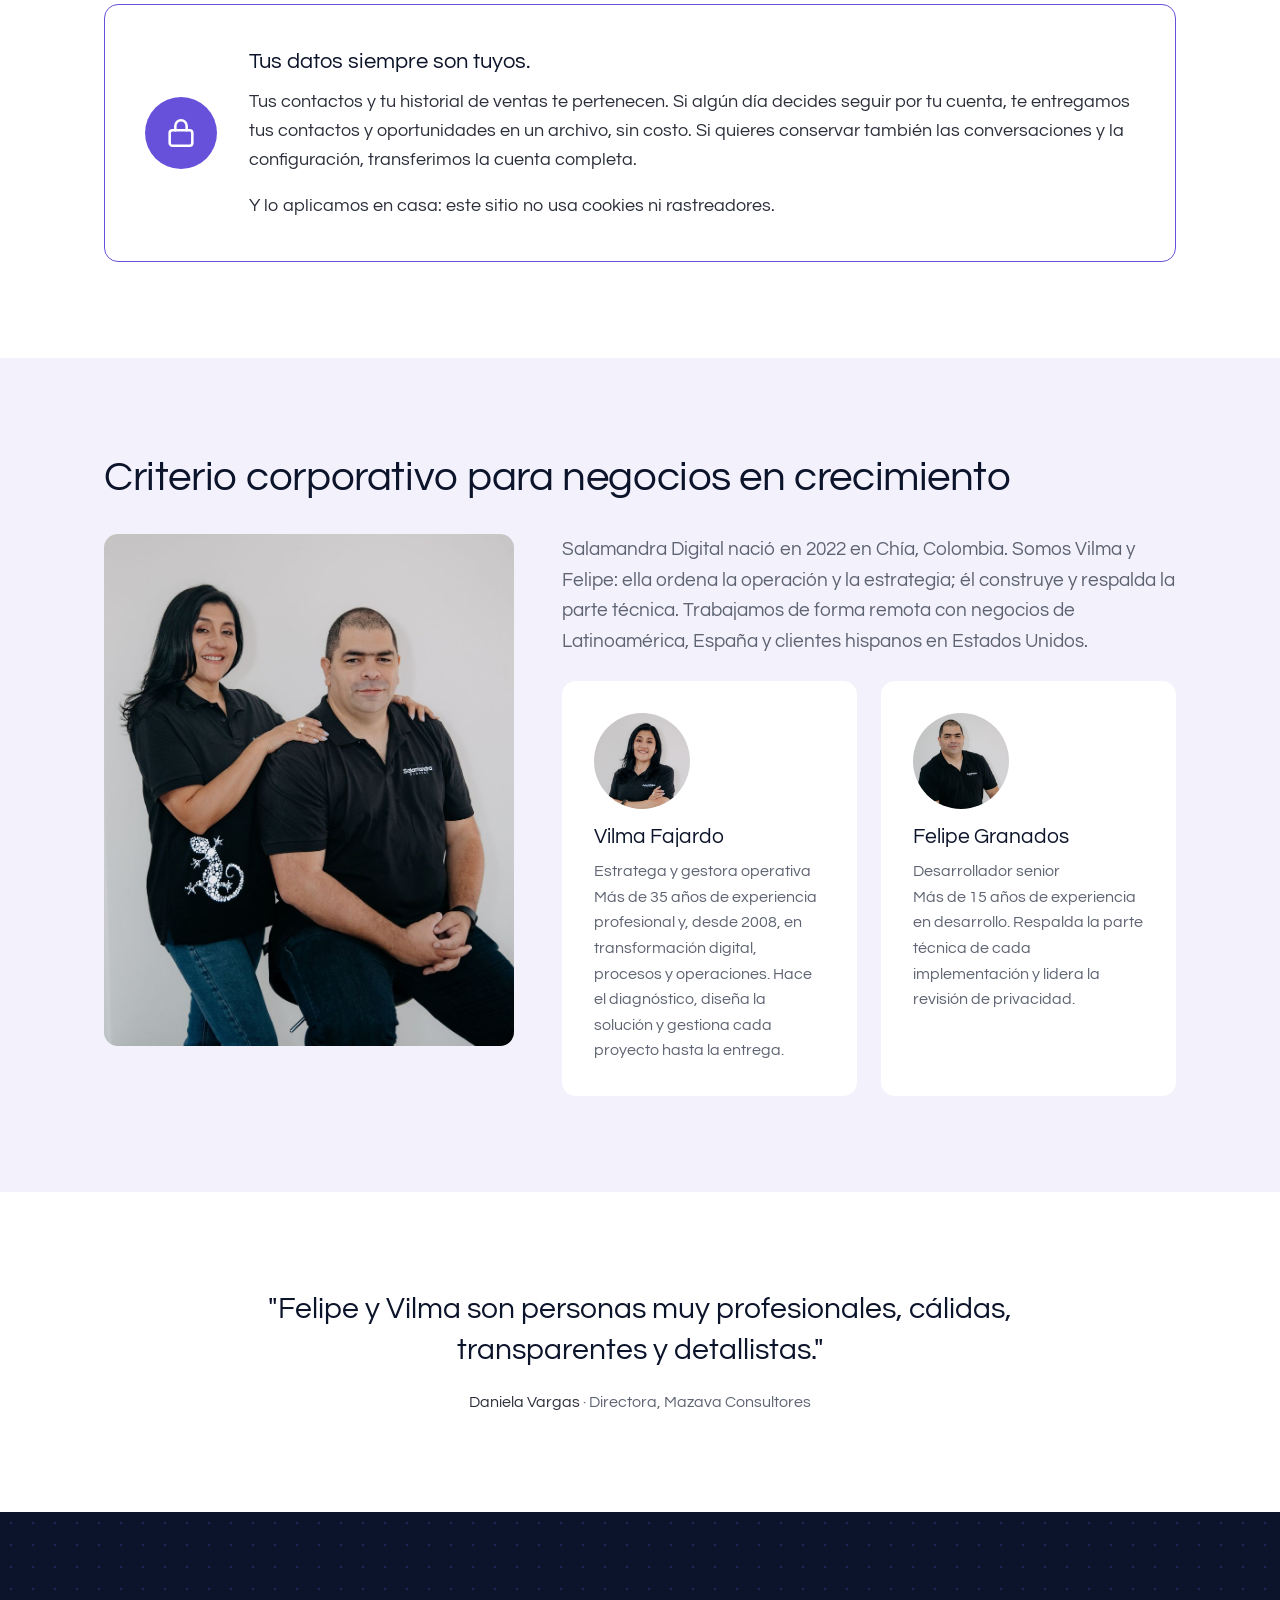
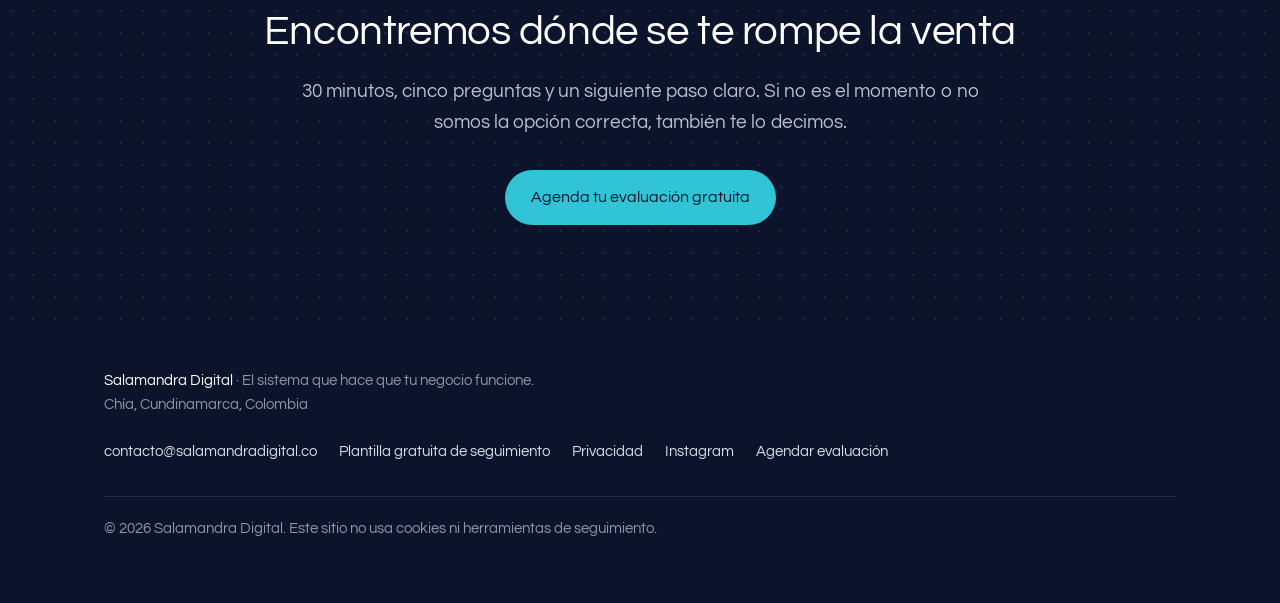
==== commit 1238f0c6: "Cinta animada de servicios arriba de todas las páginas (se pausa al pasar el mouse y respeta movimie" ====
--- a/site/index.html
+++ b/site/index.html
@@ -34,6 +34,7 @@
 </head>
 <body>
 <a class="skip" href="#contenido">Saltar al contenido</a>
+<div class="ticker" role="region" aria-label="Servicios de Salamandra Digital"><div class="ticker__track"><div class="ticker__group"><a href="/gestion-de-proyectos-digitales">Gestión de proyectos digitales</a><span class="ticker__sep" aria-hidden="true">◆</span><a href="/gestion-de-proyectos-digitales#lanzamientos">Lanzamientos y proyectos de creadores</a><span class="ticker__sep" aria-hidden="true">◆</span><a href="/sistema-comercial">CRM para WhatsApp</a><span class="ticker__sep" aria-hidden="true">◆</span><a href="/privacidad-digital">Protección de datos en tu página web</a><span class="ticker__sep" aria-hidden="true">◆</span><a href="/#proyectos">Gestión operativa</a><span class="ticker__sep" aria-hidden="true">◆</span><a href="https://calendly.com/salamandrradigital/evaluacion" target="_blank" rel="noopener">Evaluación gratuita de 30 minutos</a><span class="ticker__sep" aria-hidden="true">◆</span></div><div class="ticker__group" aria-hidden="true"><a href="/gestion-de-proyectos-digitales" tabindex="-1">Gestión de proyectos digitales</a><span class="ticker__sep" aria-hidden="true">◆</span><a href="/gestion-de-proyectos-digitales#lanzamientos" tabindex="-1">Lanzamientos y proyectos de creadores</a><span class="ticker__sep" aria-hidden="true">◆</span><a href="/sistema-comercial" tabindex="-1">CRM para WhatsApp</a><span class="ticker__sep" aria-hidden="true">◆</span><a href="/privacidad-digital" tabindex="-1">Protección de datos en tu página web</a><span class="ticker__sep" aria-hidden="true">◆</span><a href="/#proyectos" tabindex="-1">Gestión operativa</a><span class="ticker__sep" aria-hidden="true">◆</span><a href="https://calendly.com/salamandrradigital/evaluacion" target="_blank" rel="noopener" tabindex="-1">Evaluación gratuita de 30 minutos</a><span class="ticker__sep" aria-hidden="true">◆</span></div></div></div>
 
 <header class="header">
   <div class="wrap header__inner">
--- a/site/assets/style.css
+++ b/site/assets/style.css
@@ -514,3 +514,26 @@
 @media (max-width: 960px) { .paths--3, .launch { grid-template-columns: 1fr; } }
 .section--divided { border-top: 1px solid var(--line); }
 .launch__col .tag { background: var(--white); }
+
+/* ===== Proyectos de creadores ===== */
+.creator-types { display: grid; grid-template-columns: repeat(3, 1fr); gap: 16px; margin: 32px 0 8px; }
+.creator-types div { border: 1px solid var(--line); border-radius: var(--radius); padding: 20px 22px; display: flex; flex-direction: column; gap: 6px; }
+.creator-types b { font-weight: 400; color: var(--navy); font-size: 1.1rem; }
+.creator-types span { color: var(--gray); font-size: .95rem; }
+.section:not(.section--light) .testimonial { background: var(--tint); }
+@media (max-width: 860px) { .creator-types { grid-template-columns: 1fr; } }
+
+/* ===== Cinta de servicios (arriba de todo) ===== */
+.ticker { background: var(--navy); overflow: hidden; white-space: nowrap; }
+.ticker__track { display: inline-flex; animation: ticker 38s linear infinite; }
+.ticker:hover .ticker__track, .ticker:focus-within .ticker__track { animation-play-state: paused; }
+.ticker__group { display: inline-flex; align-items: center; flex-shrink: 0; }
+.ticker a { color: #E6E9F0; text-decoration: none; font-size: .74rem; letter-spacing: .14em; text-transform: uppercase; padding: 9px 18px; }
+.ticker a:hover, .ticker a:focus-visible { color: var(--cyan); }
+.ticker a:focus-visible { outline: 2px solid var(--cyan); outline-offset: -4px; }
+.ticker__sep { color: var(--cyan); font-size: .6rem; }
+@keyframes ticker { from { transform: translateX(0); } to { transform: translateX(-50%); } }
+@media (prefers-reduced-motion: reduce) {
+  .ticker__track { animation: none; }
+  .ticker { overflow-x: auto; }
+}
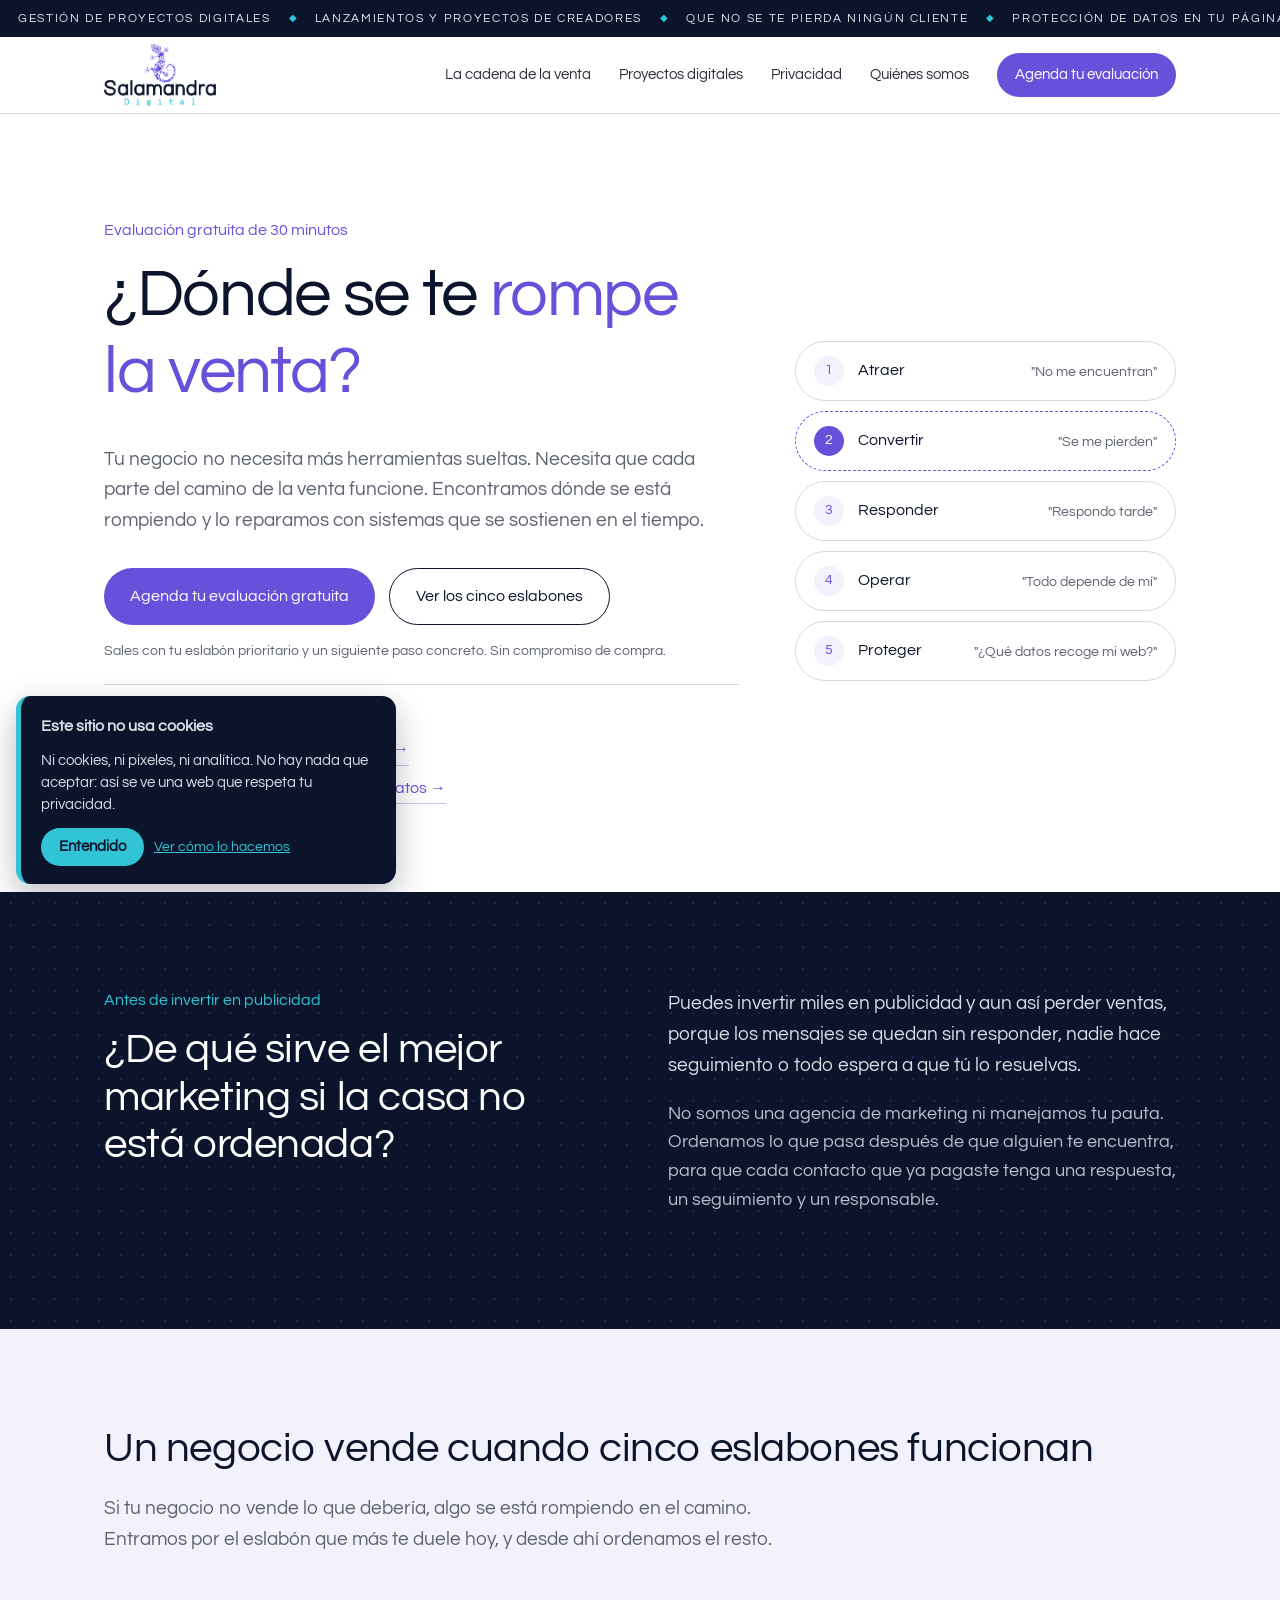
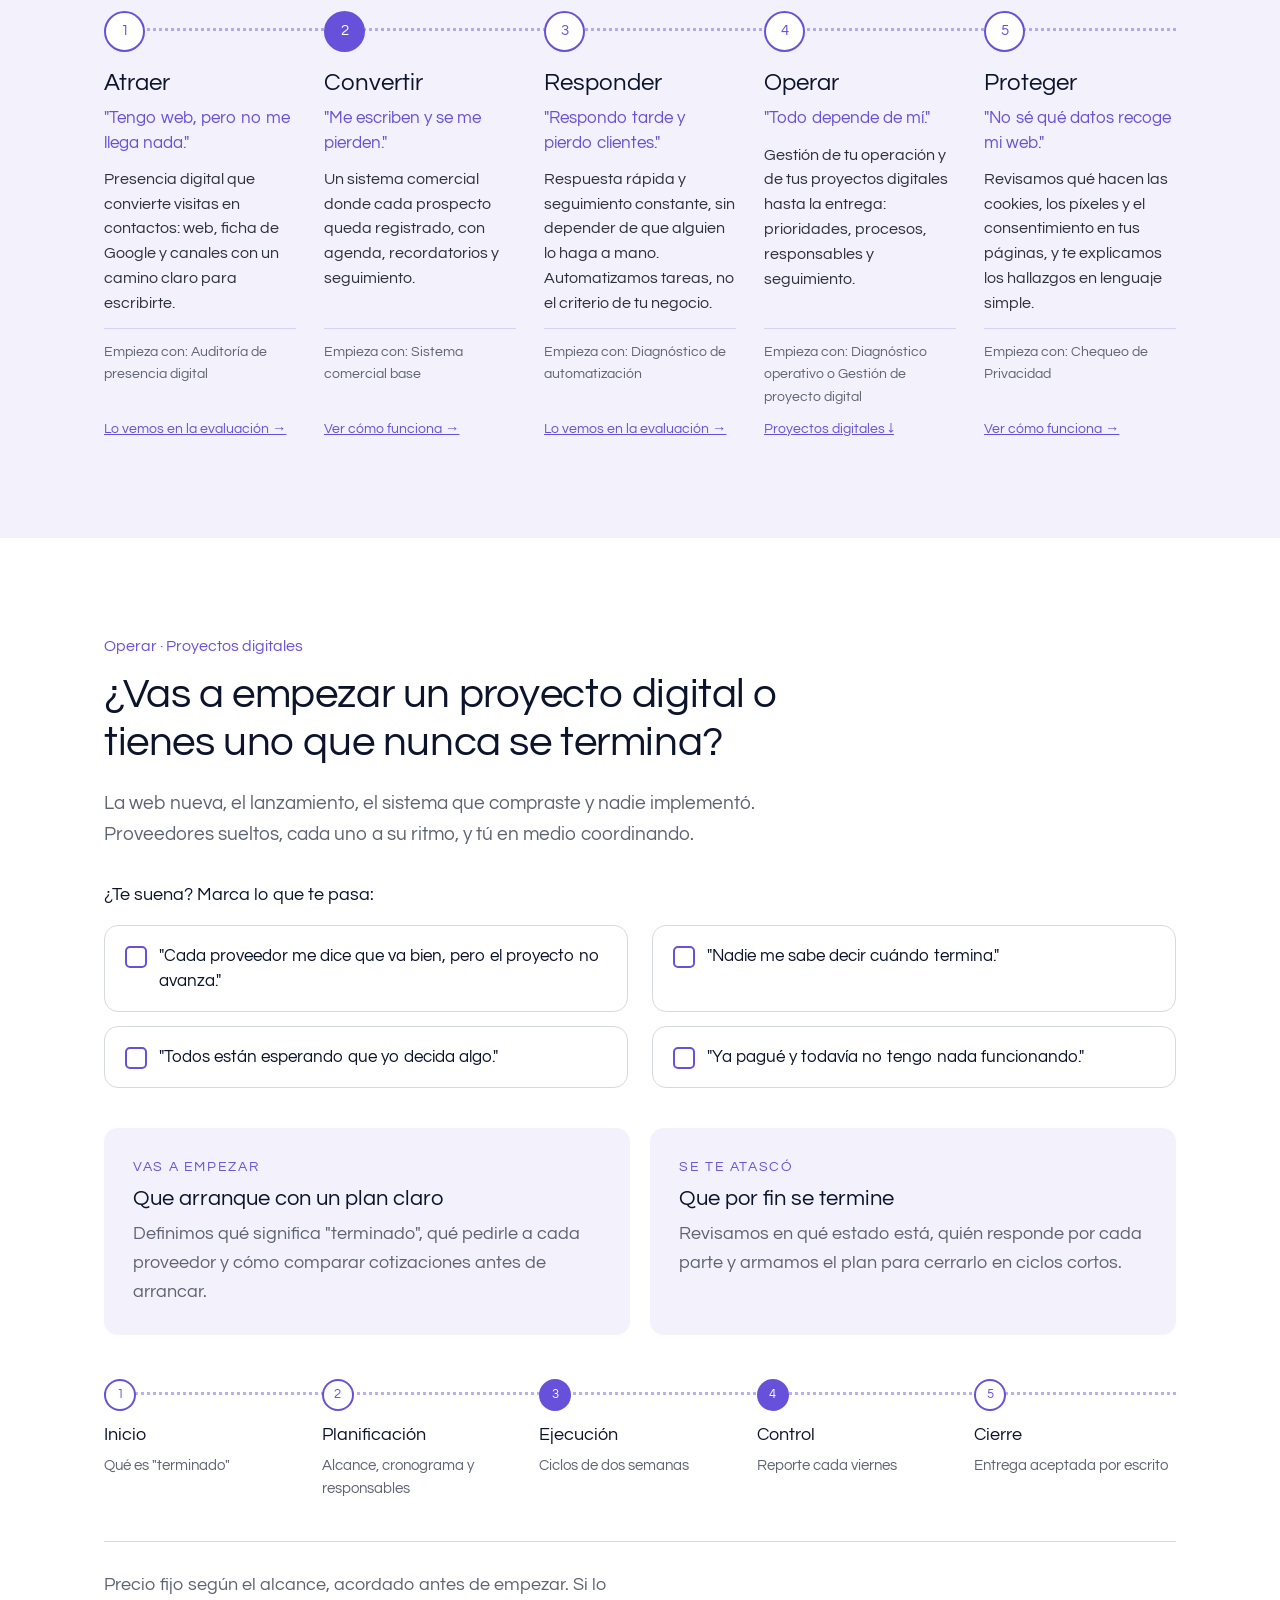
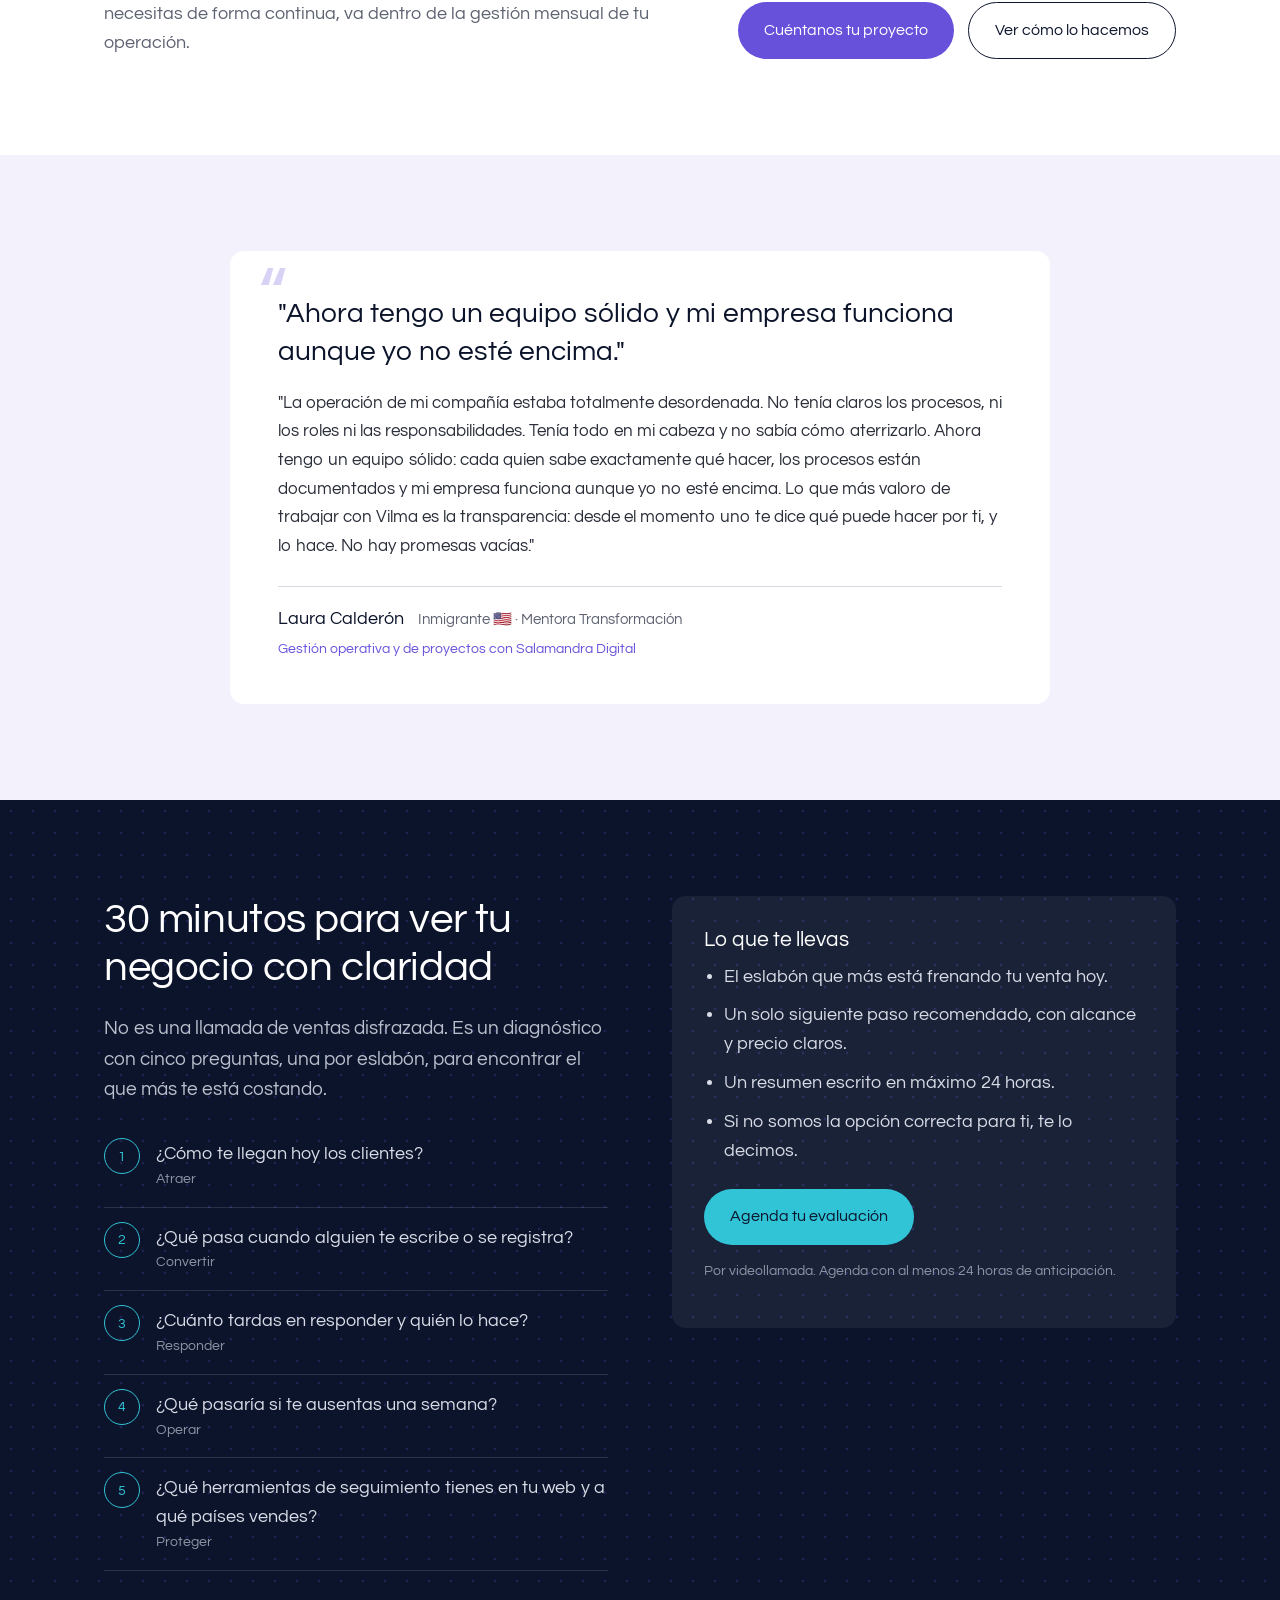
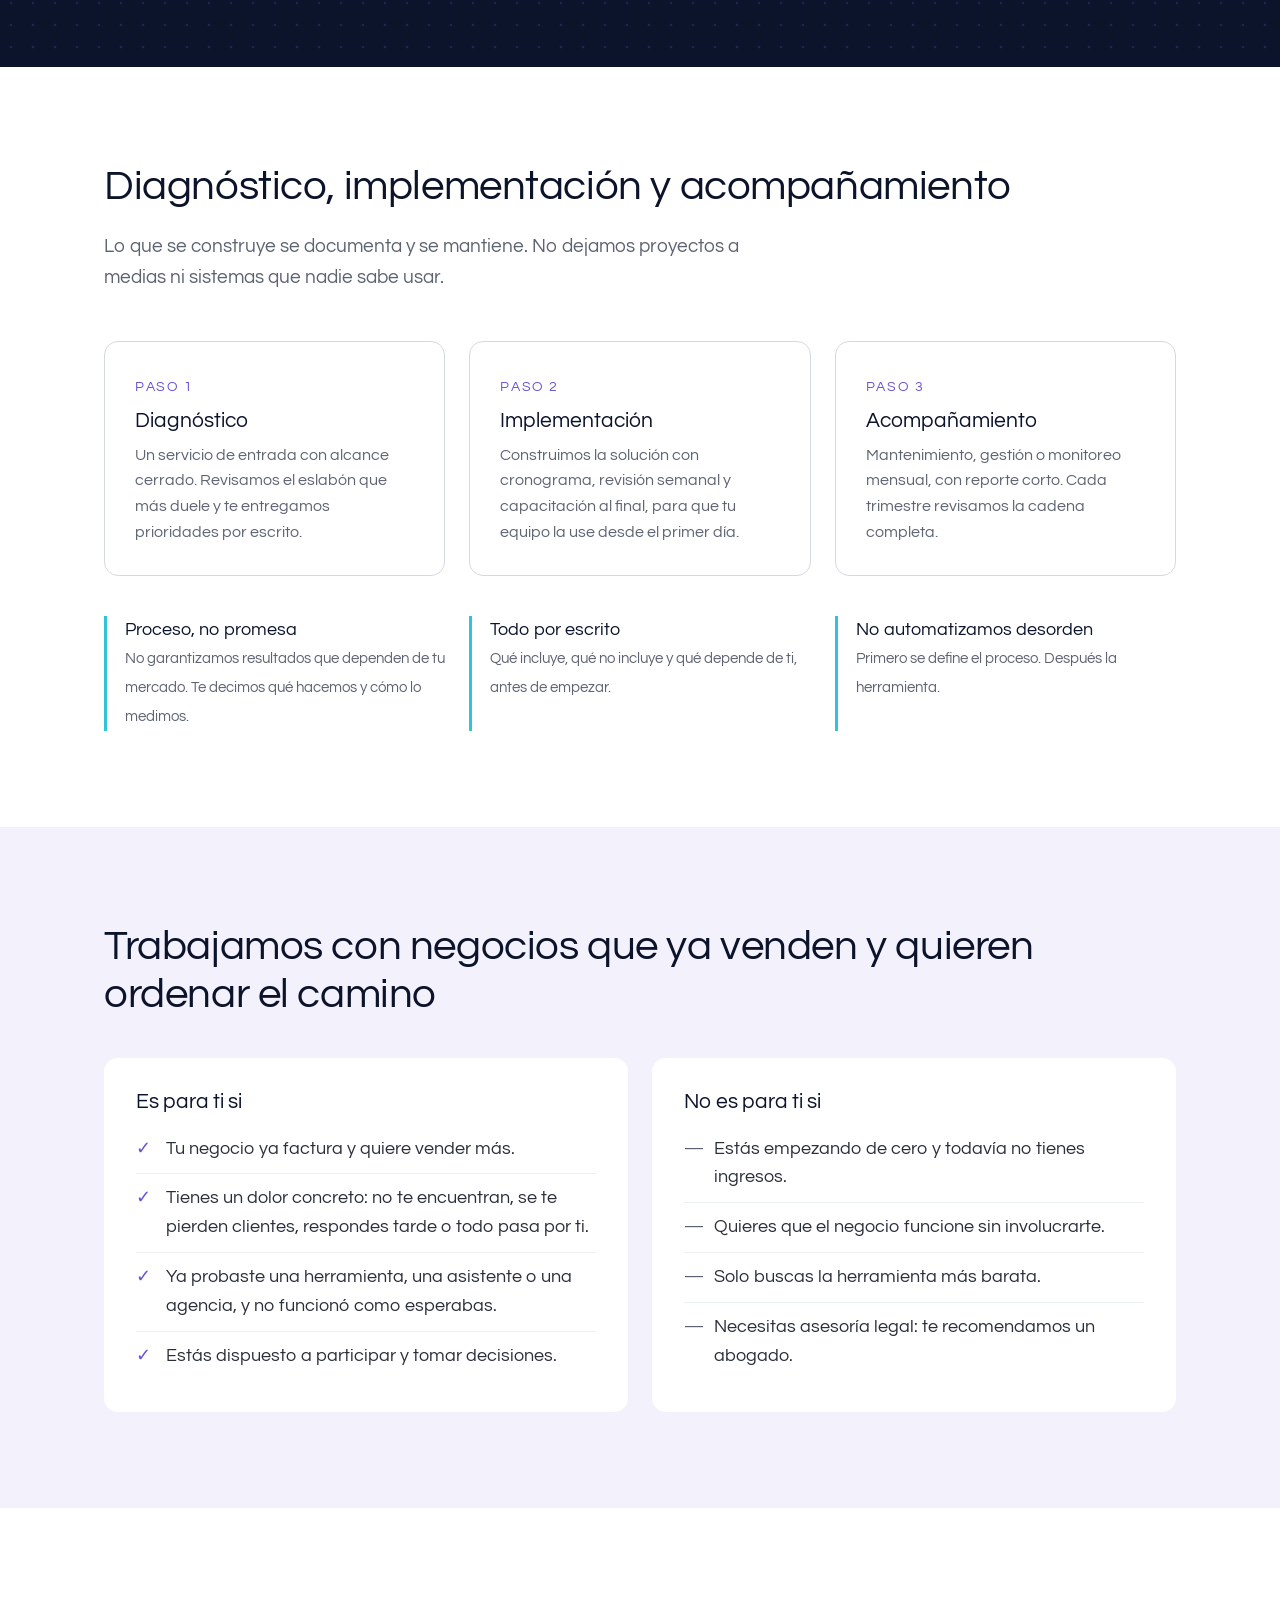
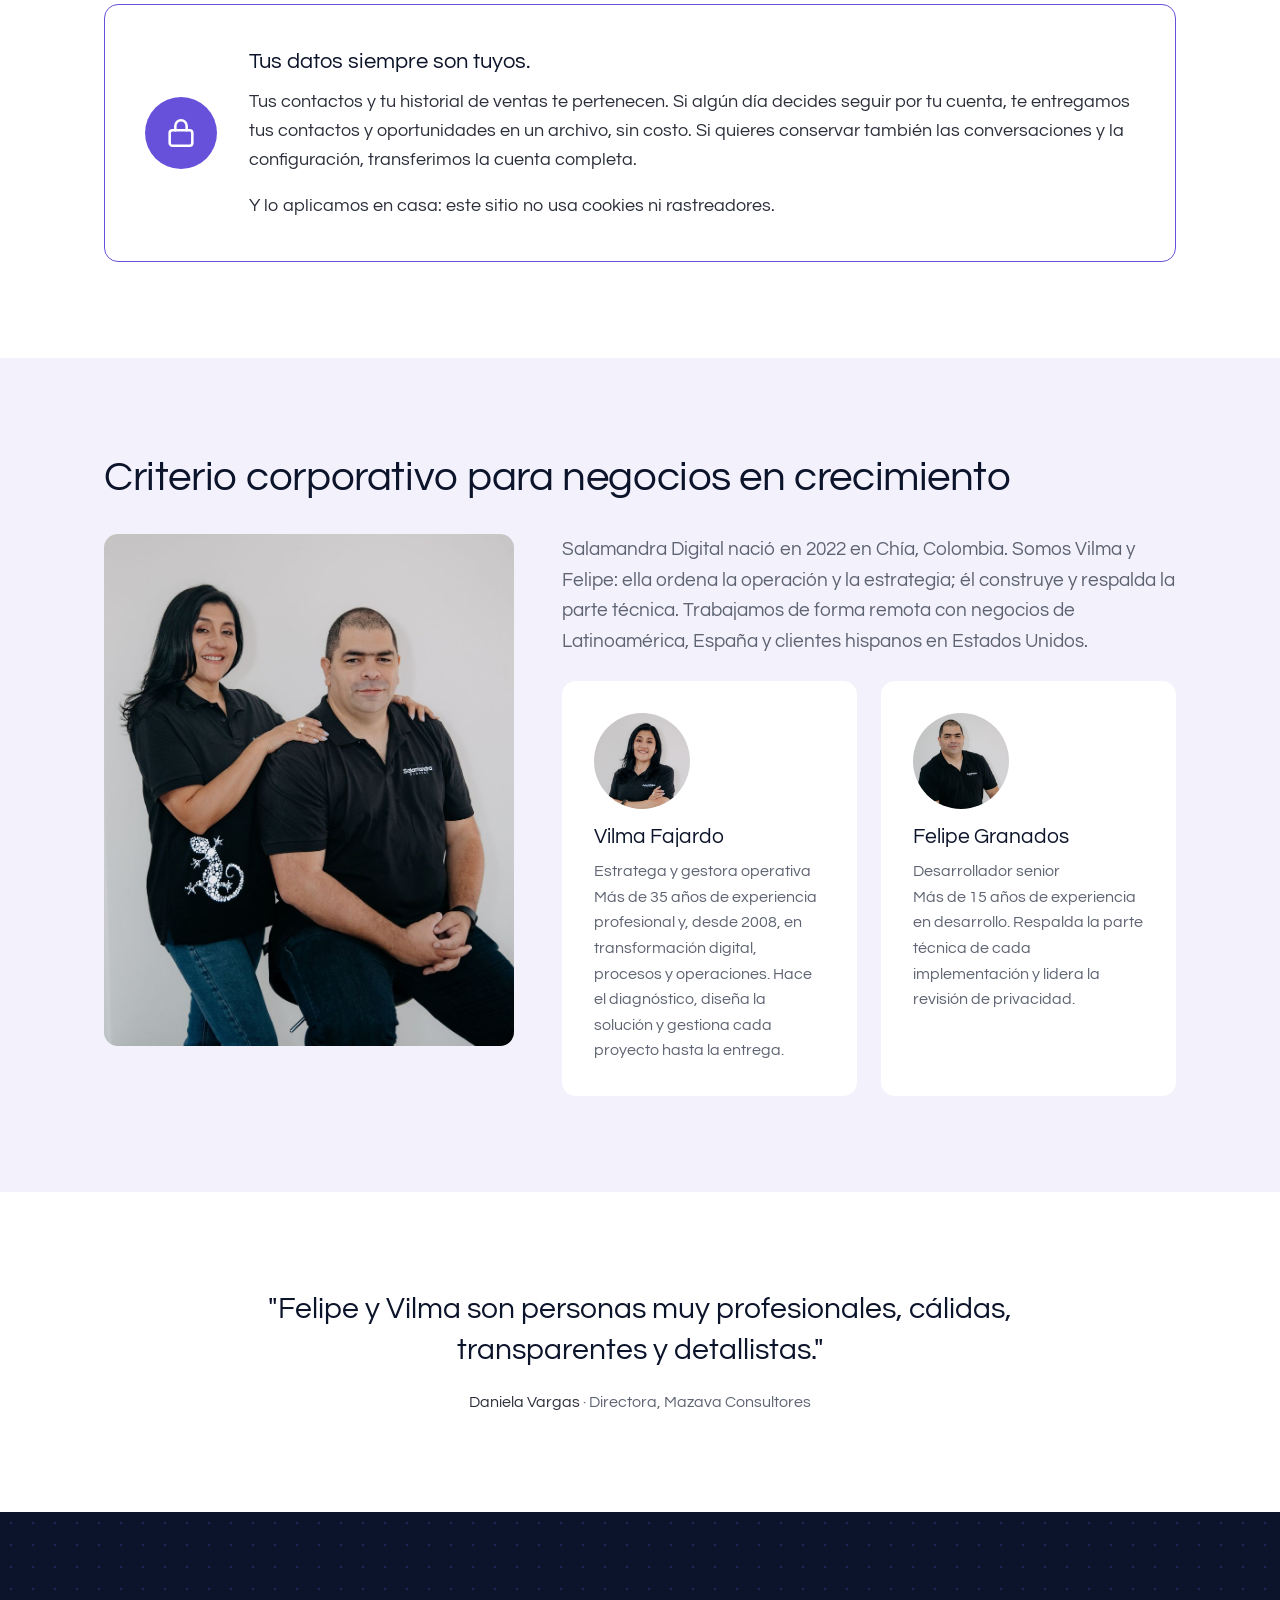
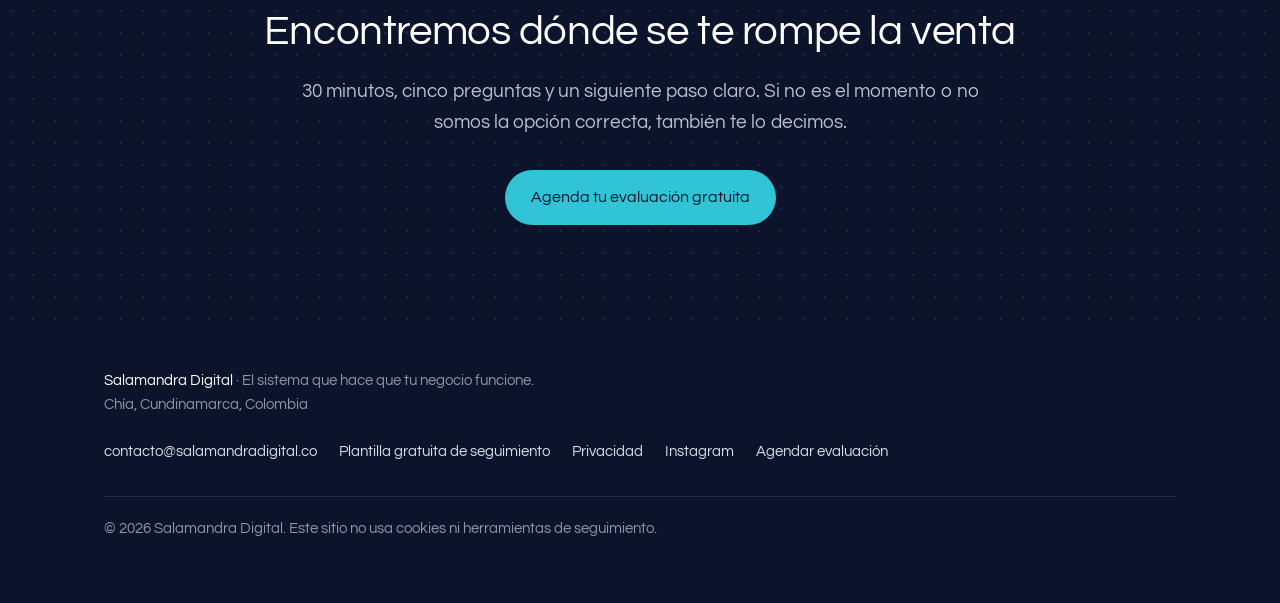
==== commit 506a741d: "Cinta: 'Que no se te pierda ningún cliente' en lugar de 'CRM para WhatsApp' Co-Authored-By: Claude O" ====
--- a/site/index.html
+++ b/site/index.html
@@ -34,7 +34,7 @@
 </head>
 <body>
 <a class="skip" href="#contenido">Saltar al contenido</a>
-<div class="ticker" role="region" aria-label="Servicios de Salamandra Digital"><div class="ticker__track"><div class="ticker__group"><a href="/gestion-de-proyectos-digitales">Gestión de proyectos digitales</a><span class="ticker__sep" aria-hidden="true">◆</span><a href="/gestion-de-proyectos-digitales#lanzamientos">Lanzamientos y proyectos de creadores</a><span class="ticker__sep" aria-hidden="true">◆</span><a href="/sistema-comercial">CRM para WhatsApp</a><span class="ticker__sep" aria-hidden="true">◆</span><a href="/privacidad-digital">Protección de datos en tu página web</a><span class="ticker__sep" aria-hidden="true">◆</span><a href="/#proyectos">Gestión operativa</a><span class="ticker__sep" aria-hidden="true">◆</span><a href="https://calendly.com/salamandrradigital/evaluacion" target="_blank" rel="noopener">Evaluación gratuita de 30 minutos</a><span class="ticker__sep" aria-hidden="true">◆</span></div><div class="ticker__group" aria-hidden="true"><a href="/gestion-de-proyectos-digitales" tabindex="-1">Gestión de proyectos digitales</a><span class="ticker__sep" aria-hidden="true">◆</span><a href="/gestion-de-proyectos-digitales#lanzamientos" tabindex="-1">Lanzamientos y proyectos de creadores</a><span class="ticker__sep" aria-hidden="true">◆</span><a href="/sistema-comercial" tabindex="-1">CRM para WhatsApp</a><span class="ticker__sep" aria-hidden="true">◆</span><a href="/privacidad-digital" tabindex="-1">Protección de datos en tu página web</a><span class="ticker__sep" aria-hidden="true">◆</span><a href="/#proyectos" tabindex="-1">Gestión operativa</a><span class="ticker__sep" aria-hidden="true">◆</span><a href="https://calendly.com/salamandrradigital/evaluacion" target="_blank" rel="noopener" tabindex="-1">Evaluación gratuita de 30 minutos</a><span class="ticker__sep" aria-hidden="true">◆</span></div></div></div>
+<div class="ticker" role="region" aria-label="Servicios de Salamandra Digital"><div class="ticker__track"><div class="ticker__group"><a href="/gestion-de-proyectos-digitales">Gestión de proyectos digitales</a><span class="ticker__sep" aria-hidden="true">◆</span><a href="/gestion-de-proyectos-digitales#lanzamientos">Lanzamientos y proyectos de creadores</a><span class="ticker__sep" aria-hidden="true">◆</span><a href="/sistema-comercial">Que no se te pierda ningún cliente</a><span class="ticker__sep" aria-hidden="true">◆</span><a href="/privacidad-digital">Protección de datos en tu página web</a><span class="ticker__sep" aria-hidden="true">◆</span><a href="/#proyectos">Gestión operativa</a><span class="ticker__sep" aria-hidden="true">◆</span><a href="https://calendly.com/salamandrradigital/evaluacion" target="_blank" rel="noopener">Evaluación gratuita de 30 minutos</a><span class="ticker__sep" aria-hidden="true">◆</span></div><div class="ticker__group" aria-hidden="true"><a href="/gestion-de-proyectos-digitales" tabindex="-1">Gestión de proyectos digitales</a><span class="ticker__sep" aria-hidden="true">◆</span><a href="/gestion-de-proyectos-digitales#lanzamientos" tabindex="-1">Lanzamientos y proyectos de creadores</a><span class="ticker__sep" aria-hidden="true">◆</span><a href="/sistema-comercial" tabindex="-1">Que no se te pierda ningún cliente</a><span class="ticker__sep" aria-hidden="true">◆</span><a href="/privacidad-digital" tabindex="-1">Protección de datos en tu página web</a><span class="ticker__sep" aria-hidden="true">◆</span><a href="/#proyectos" tabindex="-1">Gestión operativa</a><span class="ticker__sep" aria-hidden="true">◆</span><a href="https://calendly.com/salamandrradigital/evaluacion" target="_blank" rel="noopener" tabindex="-1">Evaluación gratuita de 30 minutos</a><span class="ticker__sep" aria-hidden="true">◆</span></div></div></div>
 
 <header class="header">
   <div class="wrap header__inner">
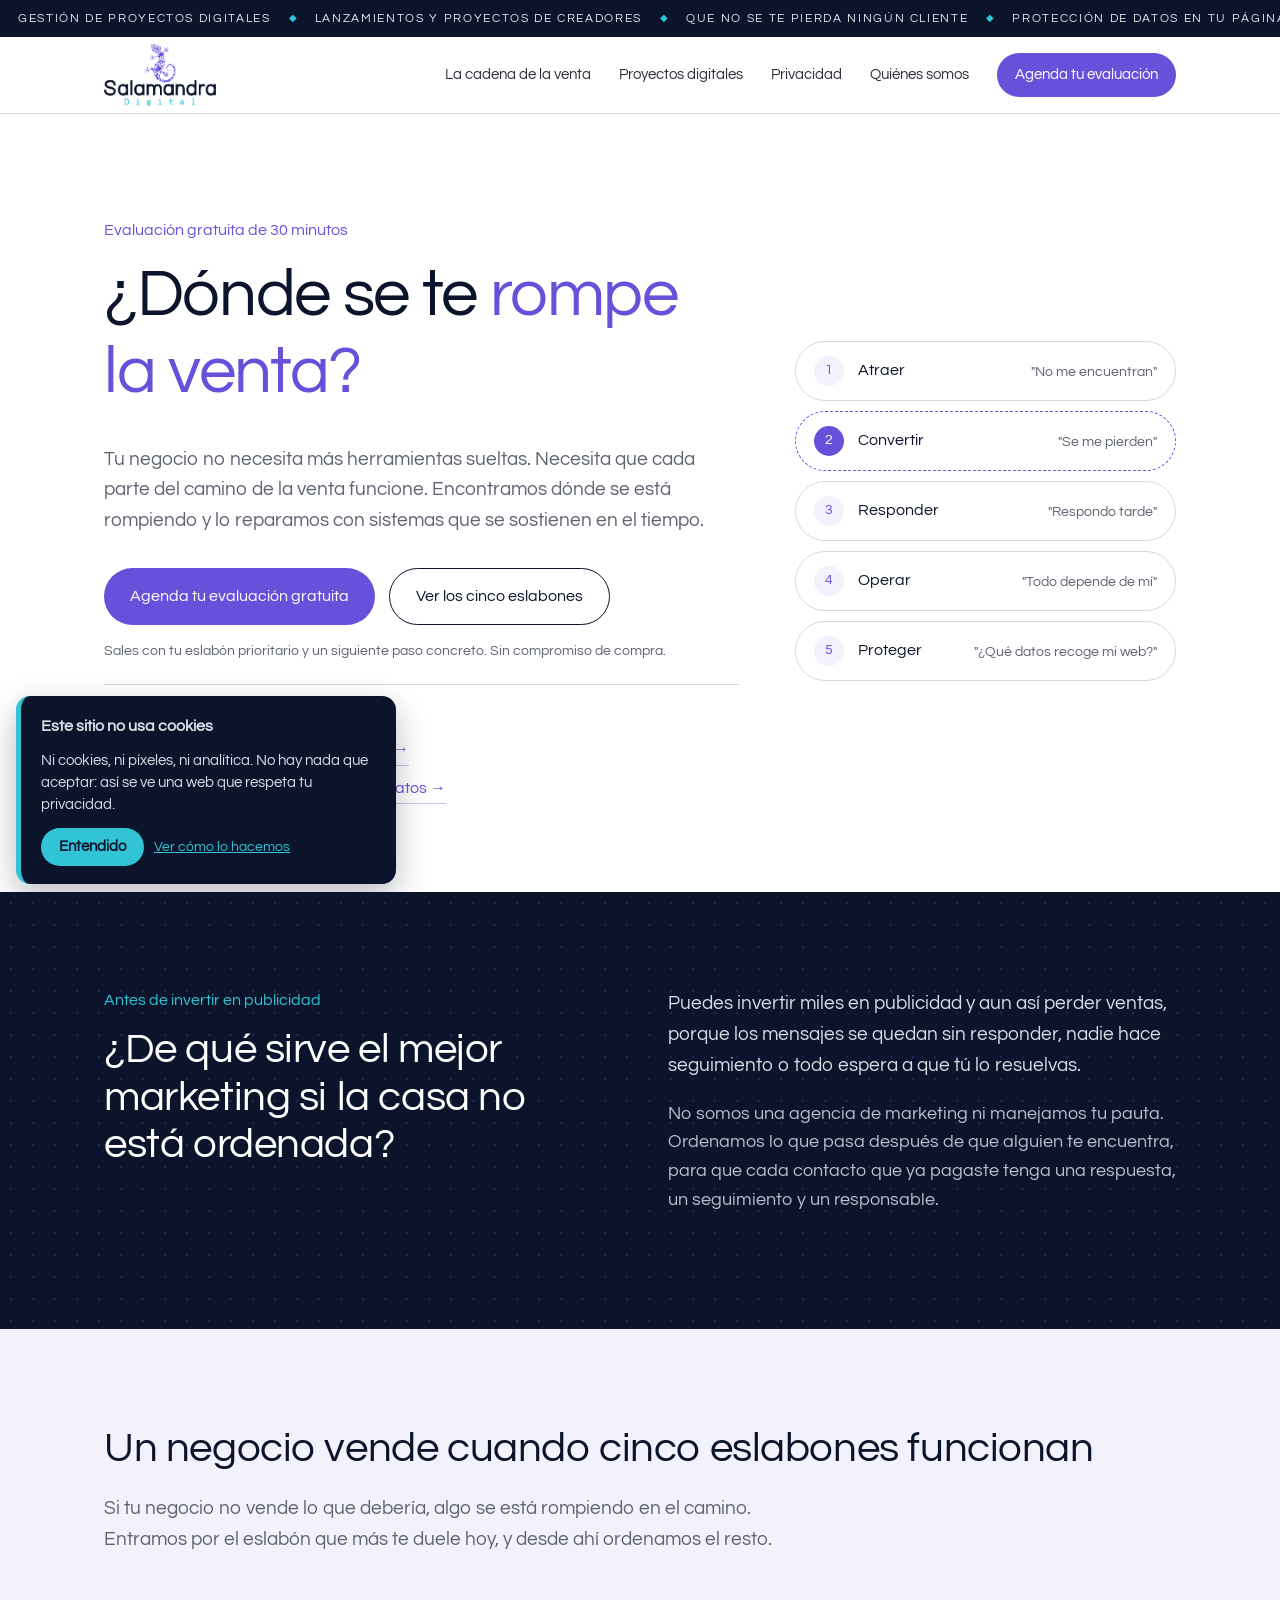
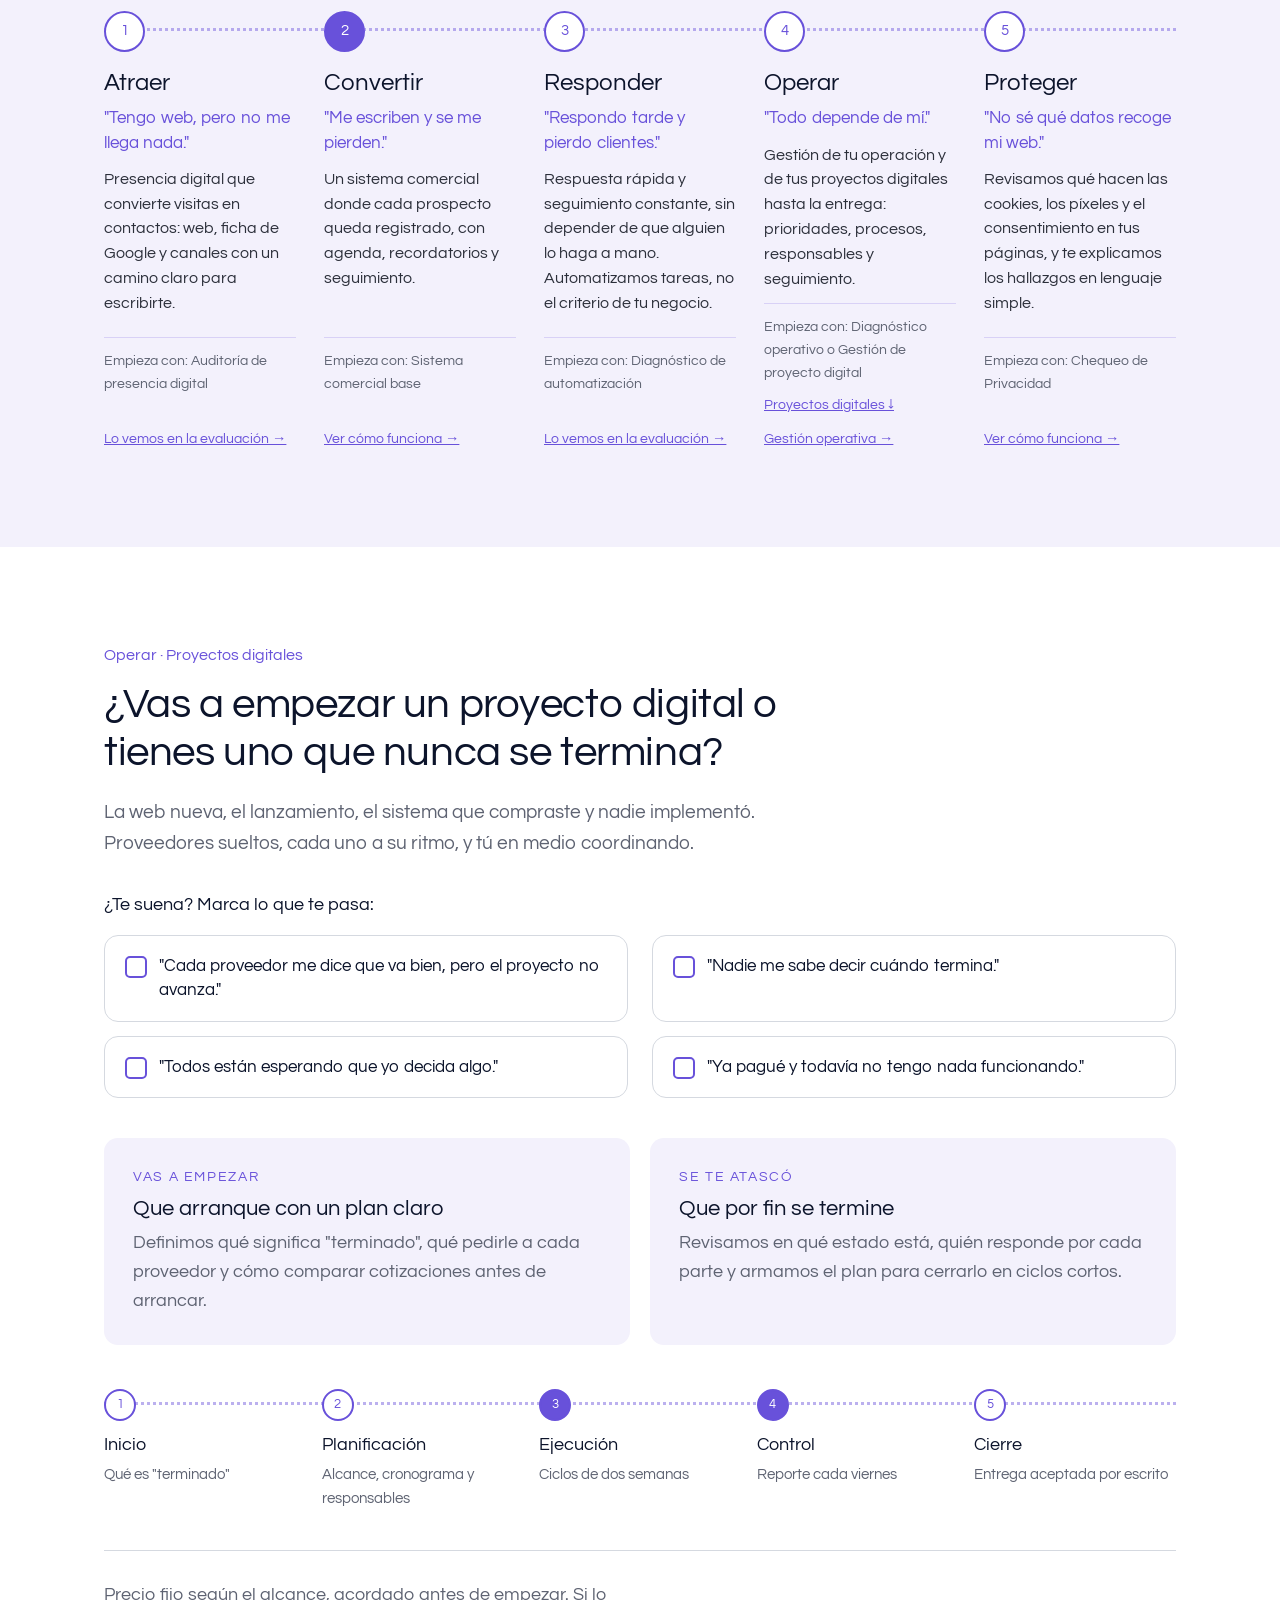
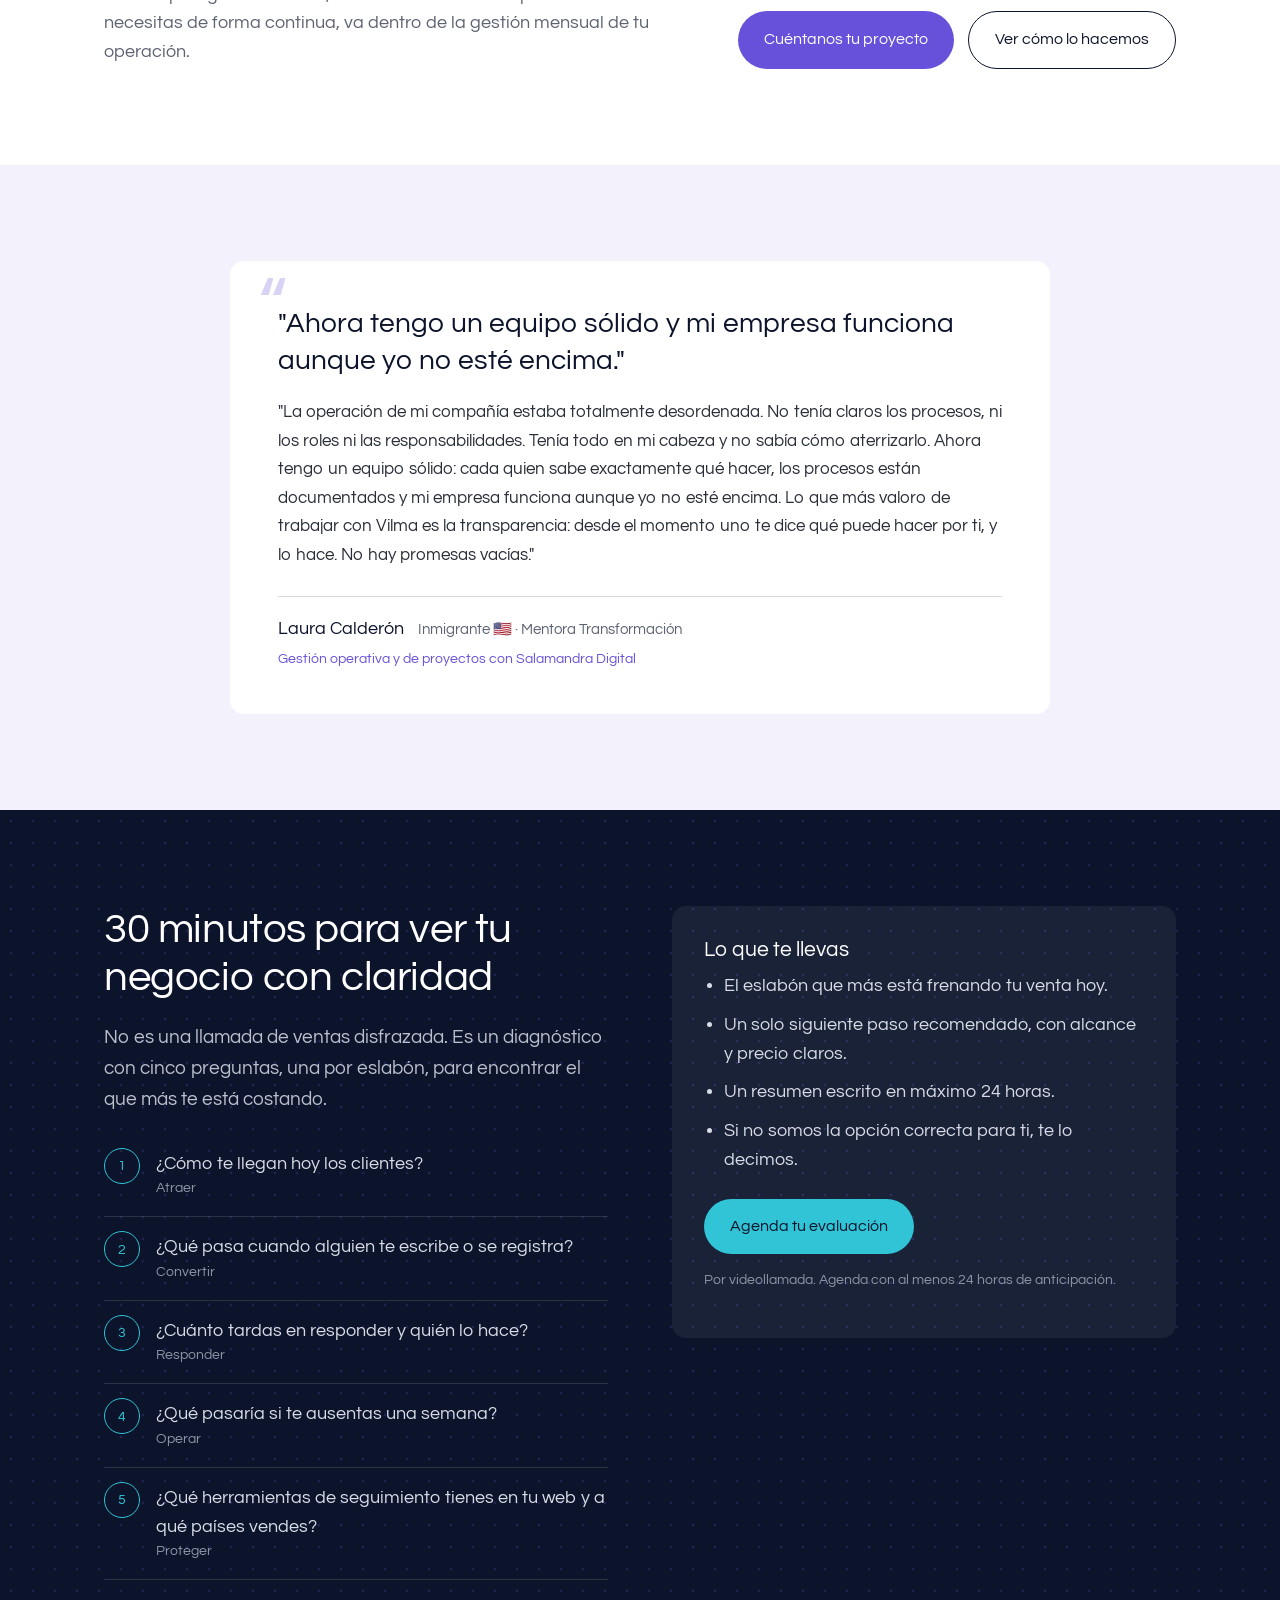
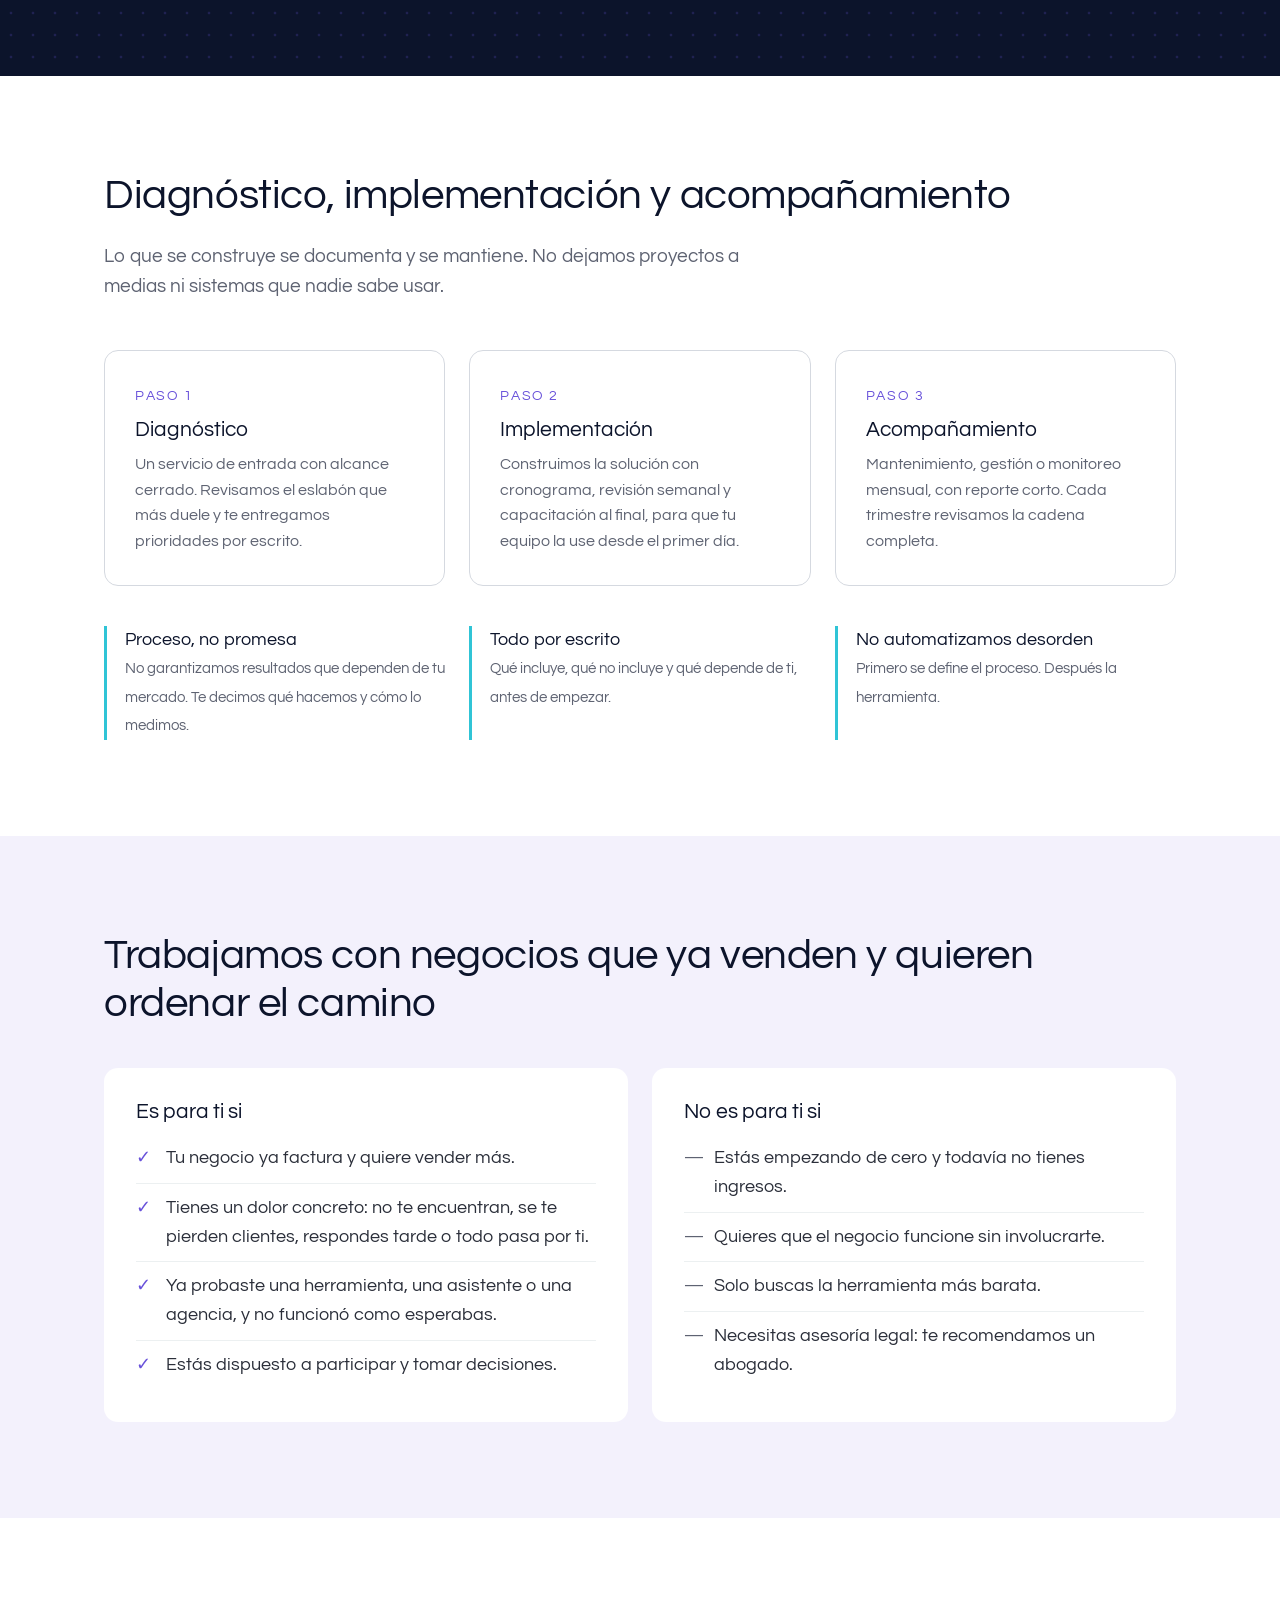
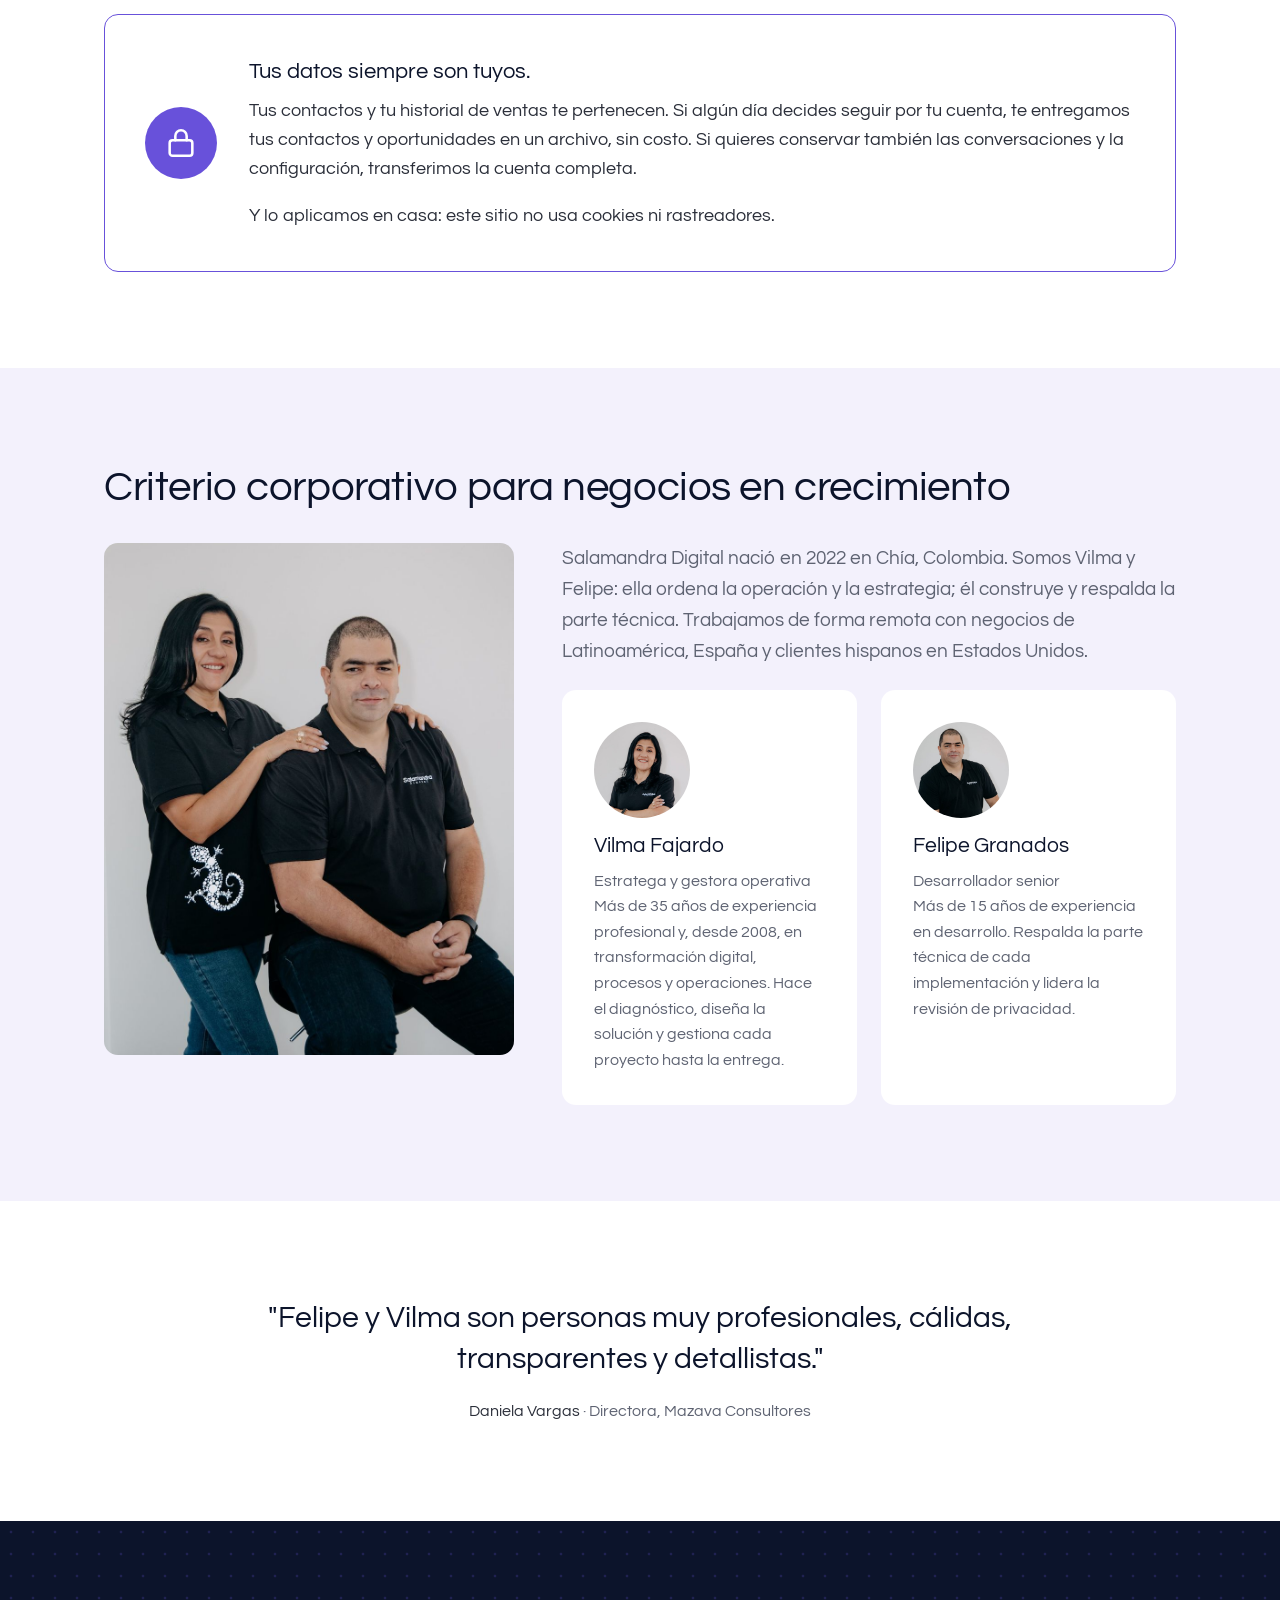
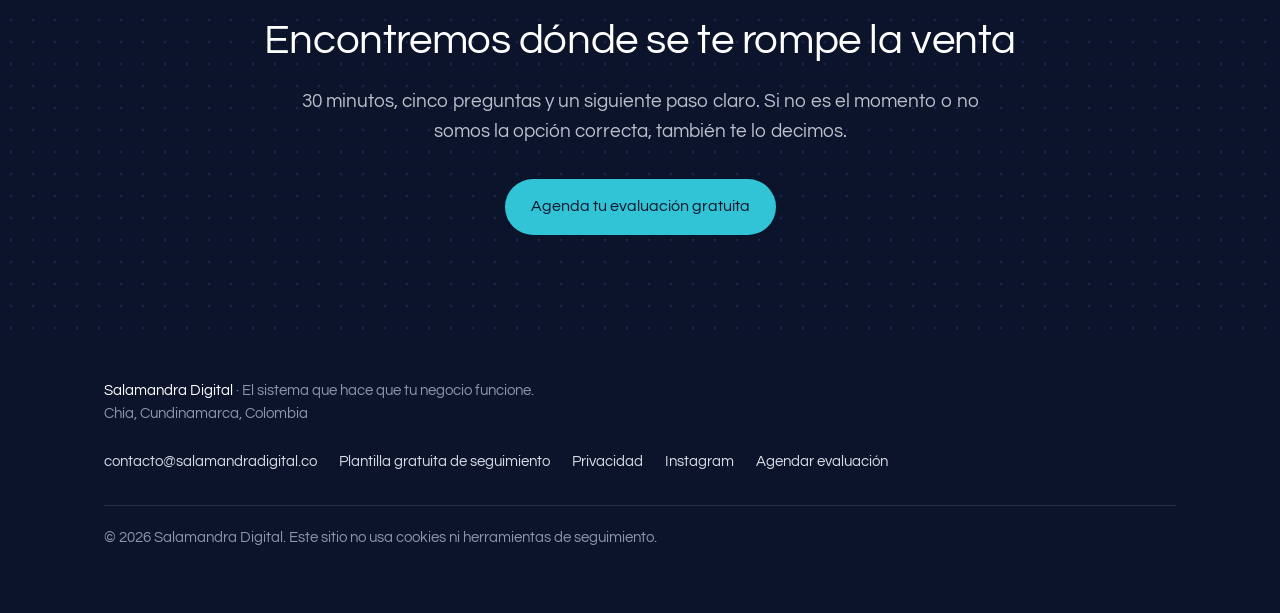
==== commit 736444d0: "Gestión operativa: sección propia en proyectos, enlaces desde home y cinta Co-Authored-By: Claude Op" ====
--- a/site/index.html
+++ b/site/index.html
@@ -34,7 +34,7 @@
 </head>
 <body>
 <a class="skip" href="#contenido">Saltar al contenido</a>
-<div class="ticker" role="region" aria-label="Servicios de Salamandra Digital"><div class="ticker__track"><div class="ticker__group"><a href="/gestion-de-proyectos-digitales">Gestión de proyectos digitales</a><span class="ticker__sep" aria-hidden="true">◆</span><a href="/gestion-de-proyectos-digitales#lanzamientos">Lanzamientos y proyectos de creadores</a><span class="ticker__sep" aria-hidden="true">◆</span><a href="/sistema-comercial">Que no se te pierda ningún cliente</a><span class="ticker__sep" aria-hidden="true">◆</span><a href="/privacidad-digital">Protección de datos en tu página web</a><span class="ticker__sep" aria-hidden="true">◆</span><a href="/#proyectos">Gestión operativa</a><span class="ticker__sep" aria-hidden="true">◆</span><a href="https://calendly.com/salamandrradigital/evaluacion" target="_blank" rel="noopener">Evaluación gratuita de 30 minutos</a><span class="ticker__sep" aria-hidden="true">◆</span></div><div class="ticker__group" aria-hidden="true"><a href="/gestion-de-proyectos-digitales" tabindex="-1">Gestión de proyectos digitales</a><span class="ticker__sep" aria-hidden="true">◆</span><a href="/gestion-de-proyectos-digitales#lanzamientos" tabindex="-1">Lanzamientos y proyectos de creadores</a><span class="ticker__sep" aria-hidden="true">◆</span><a href="/sistema-comercial" tabindex="-1">Que no se te pierda ningún cliente</a><span class="ticker__sep" aria-hidden="true">◆</span><a href="/privacidad-digital" tabindex="-1">Protección de datos en tu página web</a><span class="ticker__sep" aria-hidden="true">◆</span><a href="/#proyectos" tabindex="-1">Gestión operativa</a><span class="ticker__sep" aria-hidden="true">◆</span><a href="https://calendly.com/salamandrradigital/evaluacion" target="_blank" rel="noopener" tabindex="-1">Evaluación gratuita de 30 minutos</a><span class="ticker__sep" aria-hidden="true">◆</span></div></div></div>
+<div class="ticker" role="region" aria-label="Servicios de Salamandra Digital"><div class="ticker__track"><div class="ticker__group"><a href="/gestion-de-proyectos-digitales">Gestión de proyectos digitales</a><span class="ticker__sep" aria-hidden="true">◆</span><a href="/gestion-de-proyectos-digitales#lanzamientos">Lanzamientos y proyectos de creadores</a><span class="ticker__sep" aria-hidden="true">◆</span><a href="/sistema-comercial">Que no se te pierda ningún cliente</a><span class="ticker__sep" aria-hidden="true">◆</span><a href="/privacidad-digital">Protección de datos en tu página web</a><span class="ticker__sep" aria-hidden="true">◆</span><a href="/gestion-de-proyectos-digitales#operacion">Gestión operativa</a><span class="ticker__sep" aria-hidden="true">◆</span><a href="https://calendly.com/salamandrradigital/evaluacion" target="_blank" rel="noopener">Evaluación gratuita de 30 minutos</a><span class="ticker__sep" aria-hidden="true">◆</span></div><div class="ticker__group" aria-hidden="true"><a href="/gestion-de-proyectos-digitales" tabindex="-1">Gestión de proyectos digitales</a><span class="ticker__sep" aria-hidden="true">◆</span><a href="/gestion-de-proyectos-digitales#lanzamientos" tabindex="-1">Lanzamientos y proyectos de creadores</a><span class="ticker__sep" aria-hidden="true">◆</span><a href="/sistema-comercial" tabindex="-1">Que no se te pierda ningún cliente</a><span class="ticker__sep" aria-hidden="true">◆</span><a href="/privacidad-digital" tabindex="-1">Protección de datos en tu página web</a><span class="ticker__sep" aria-hidden="true">◆</span><a href="/#proyectos" tabindex="-1">Gestión operativa</a><span class="ticker__sep" aria-hidden="true">◆</span><a href="https://calendly.com/salamandrradigital/evaluacion" target="_blank" rel="noopener" tabindex="-1">Evaluación gratuita de 30 minutos</a><span class="ticker__sep" aria-hidden="true">◆</span></div></div></div>
 
 <header class="header">
   <div class="wrap header__inner">
@@ -129,6 +129,7 @@
           <p>Gestión de tu operación y de tus proyectos digitales hasta la entrega: prioridades, procesos, responsables y seguimiento.</p>
           <p class="track__entry">Empieza con: Diagnóstico operativo o Gestión de proyecto digital</p>
           <a class="track__more" href="#proyectos">Proyectos digitales ↓</a>
+          <a class="track__more" href="gestion-de-proyectos-digitales#operacion">Gestión operativa →</a>
         </li>
         <li class="track__item">
           <h3>Proteger</h3>
--- a/site/assets/style.css
+++ b/site/assets/style.css
@@ -537,3 +537,21 @@
   .ticker__track { animation: none; }
   .ticker { overflow-x: auto; }
 }
+.price span b { font-weight: 400; color: var(--navy); }
+.price strong { flex-basis: 100%; }
+
+/* Método MAPA (forma de trabajar, distinta de las 5 fases) */
+.mapa { margin-top: 36px; padding-top: 32px; border-top: 1px solid rgba(48,196,214,.35); }
+.mapa__intro { color: #D8DCE6; margin: 0 0 24px; max-width: 900px; }
+.mapa__intro b { color: var(--white); }
+.mapa__grid { display: grid; grid-template-columns: repeat(4, 1fr); gap: 20px; }
+.mapa__item { background: rgba(255,255,255,.05); border-radius: var(--radius); padding: 22px 20px; }
+.mapa__letter { display: block; font-size: 2.6rem; line-height: 1; font-weight: 700; color: var(--cyan); margin-bottom: 12px; }
+.mapa__item h3 { font-size: 1.05rem; margin: 0 0 8px; }
+.mapa__item p { margin: 0; color: #D8DCE6; font-size: .95rem; }
+@media (max-width: 860px) { .mapa__grid { grid-template-columns: 1fr 1fr; } }
+@media (max-width: 520px) { .mapa__grid { grid-template-columns: 1fr; } }
+
+/* Gestión operativa (sección en la página de proyectos) */
+.ops-quotes { display: flex; flex-wrap: wrap; gap: 12px; margin: 28px 0 8px; }
+.ops-quotes blockquote { margin: 0; padding: 12px 18px; background: var(--tint); border-radius: 10px; color: var(--navy); font-size: 1.02rem; }
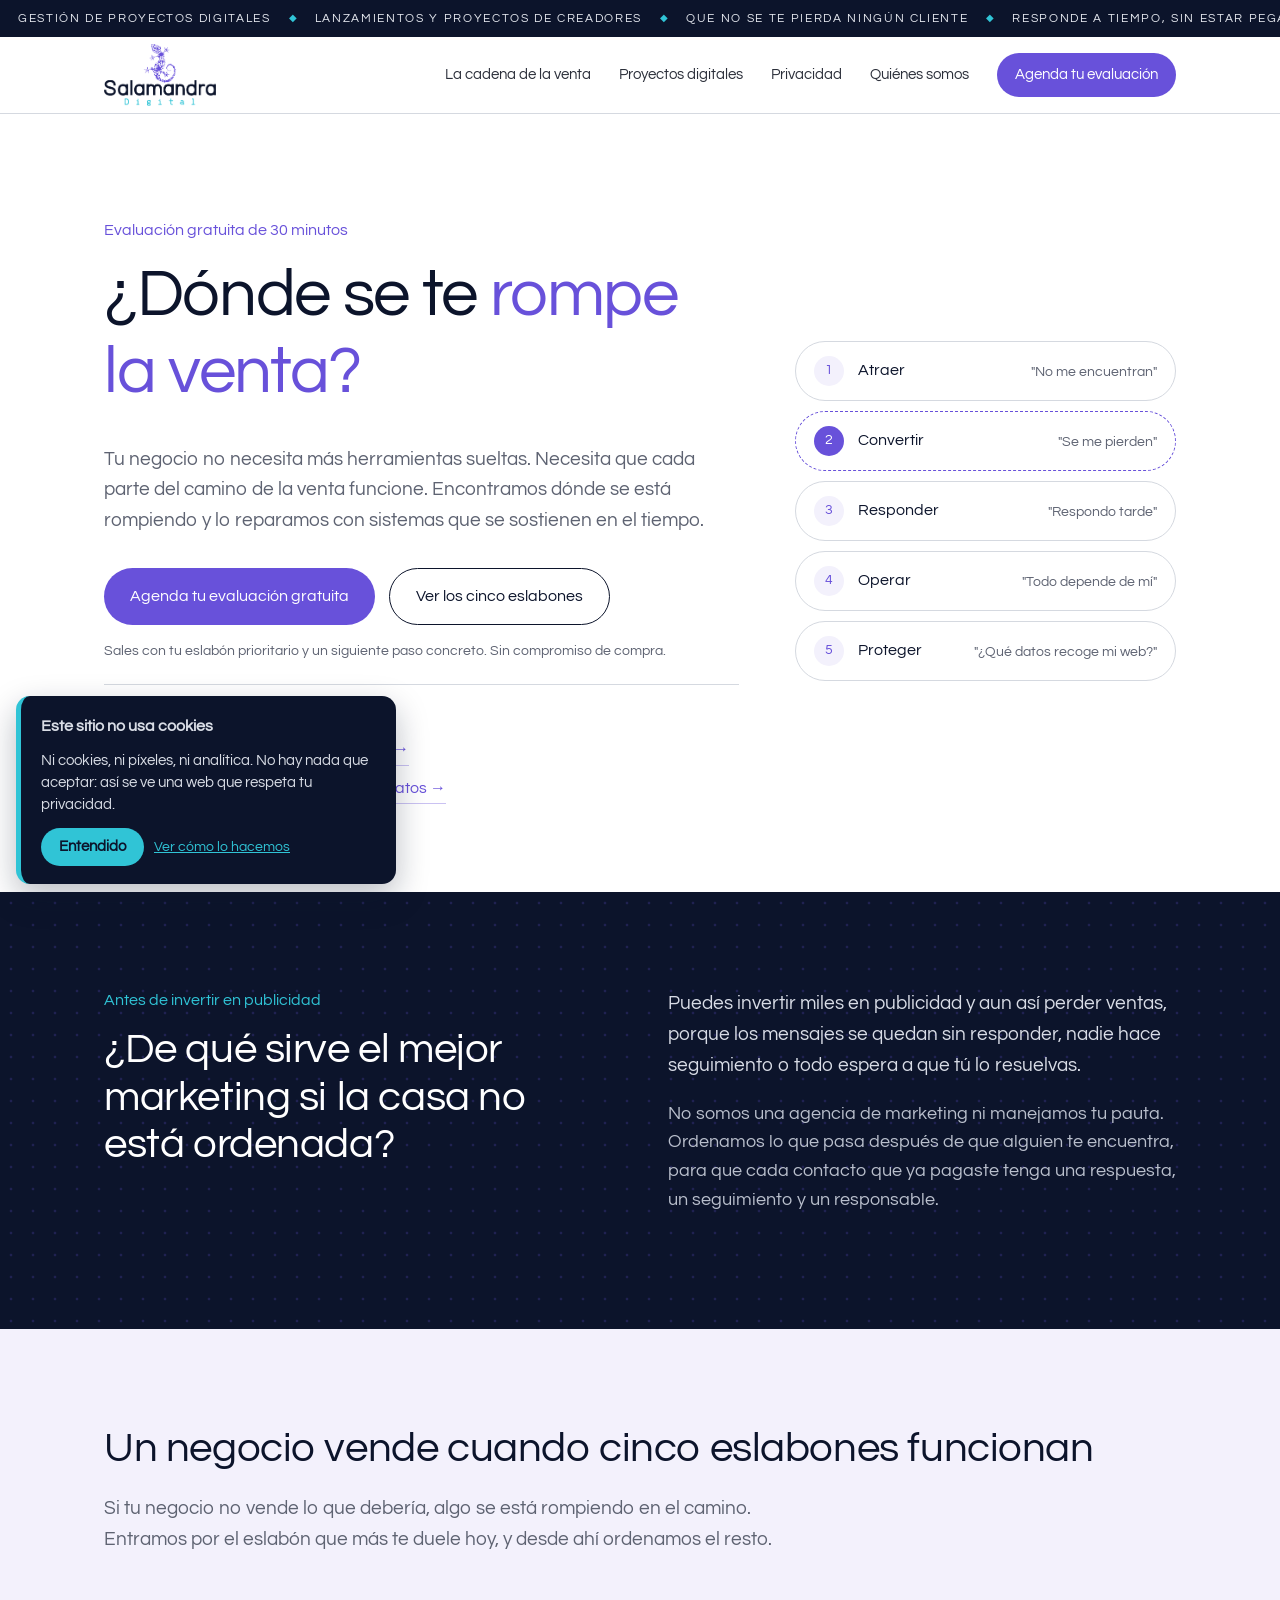
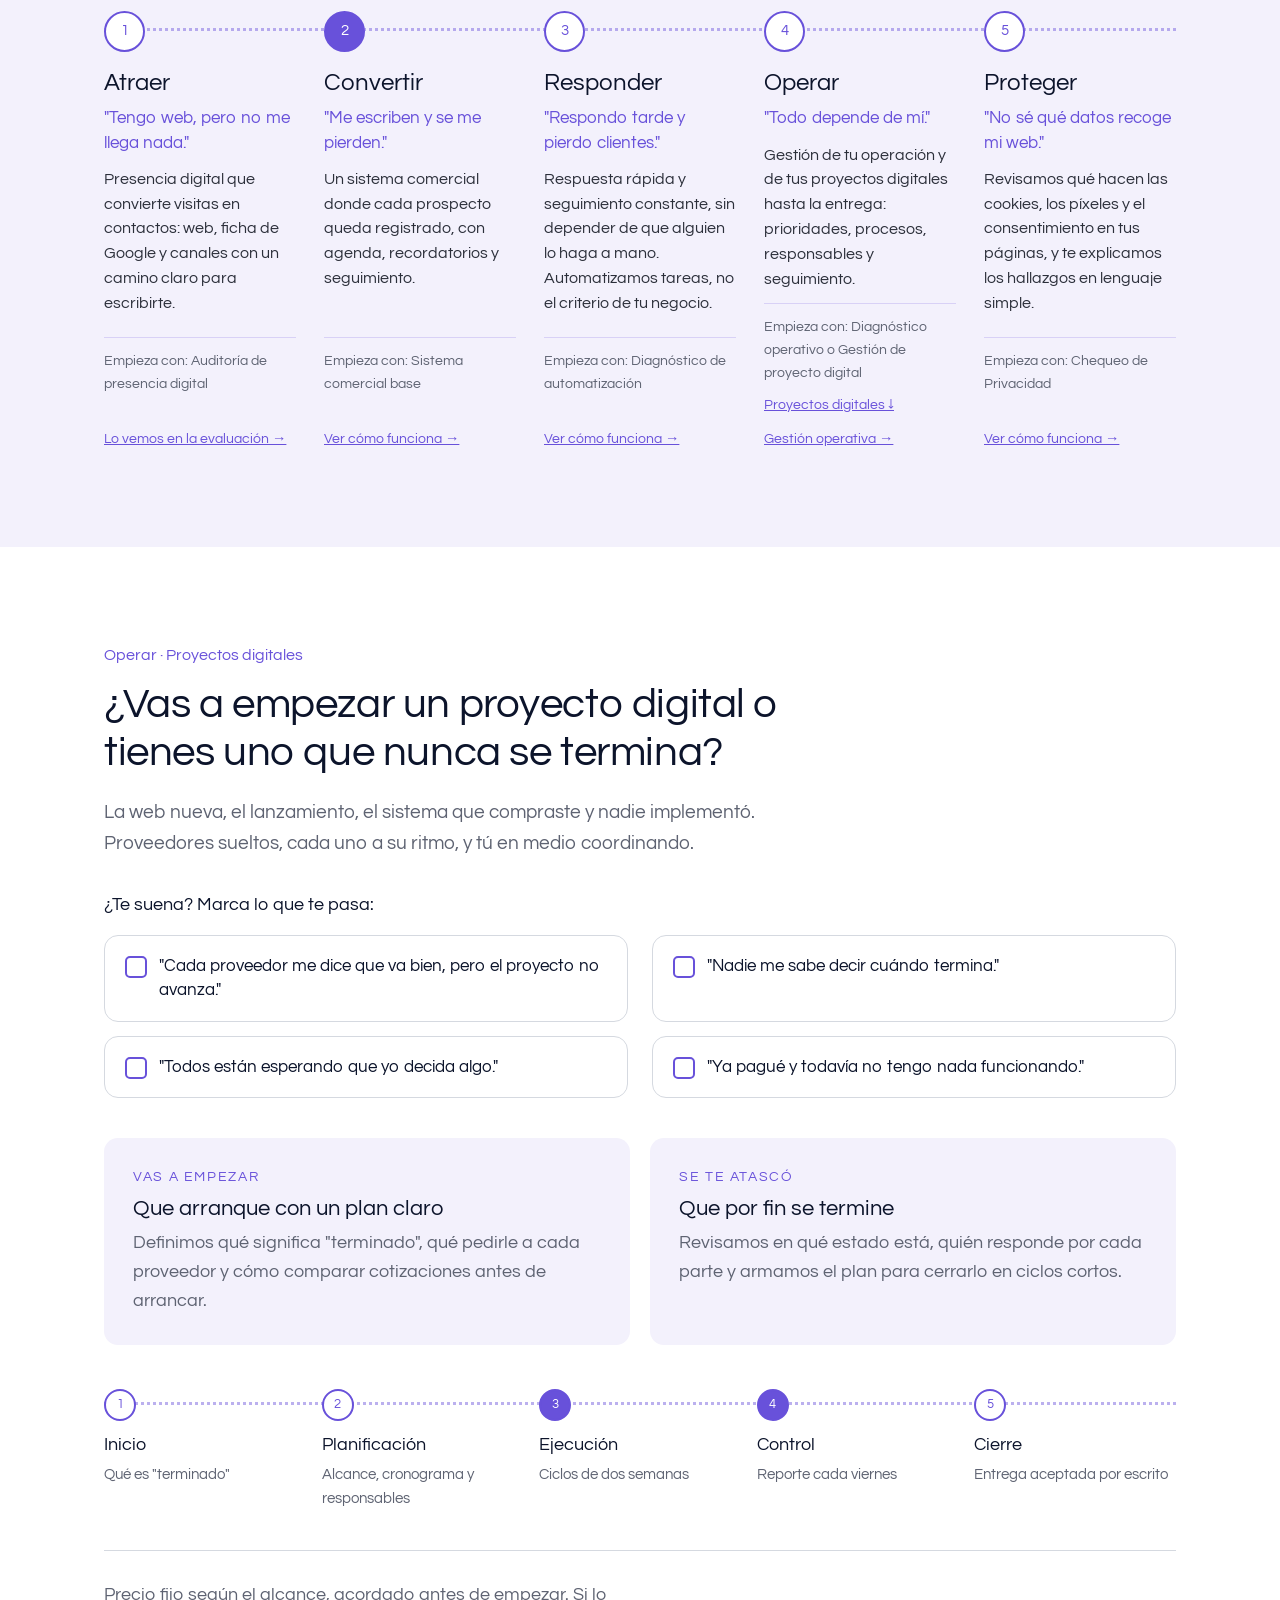
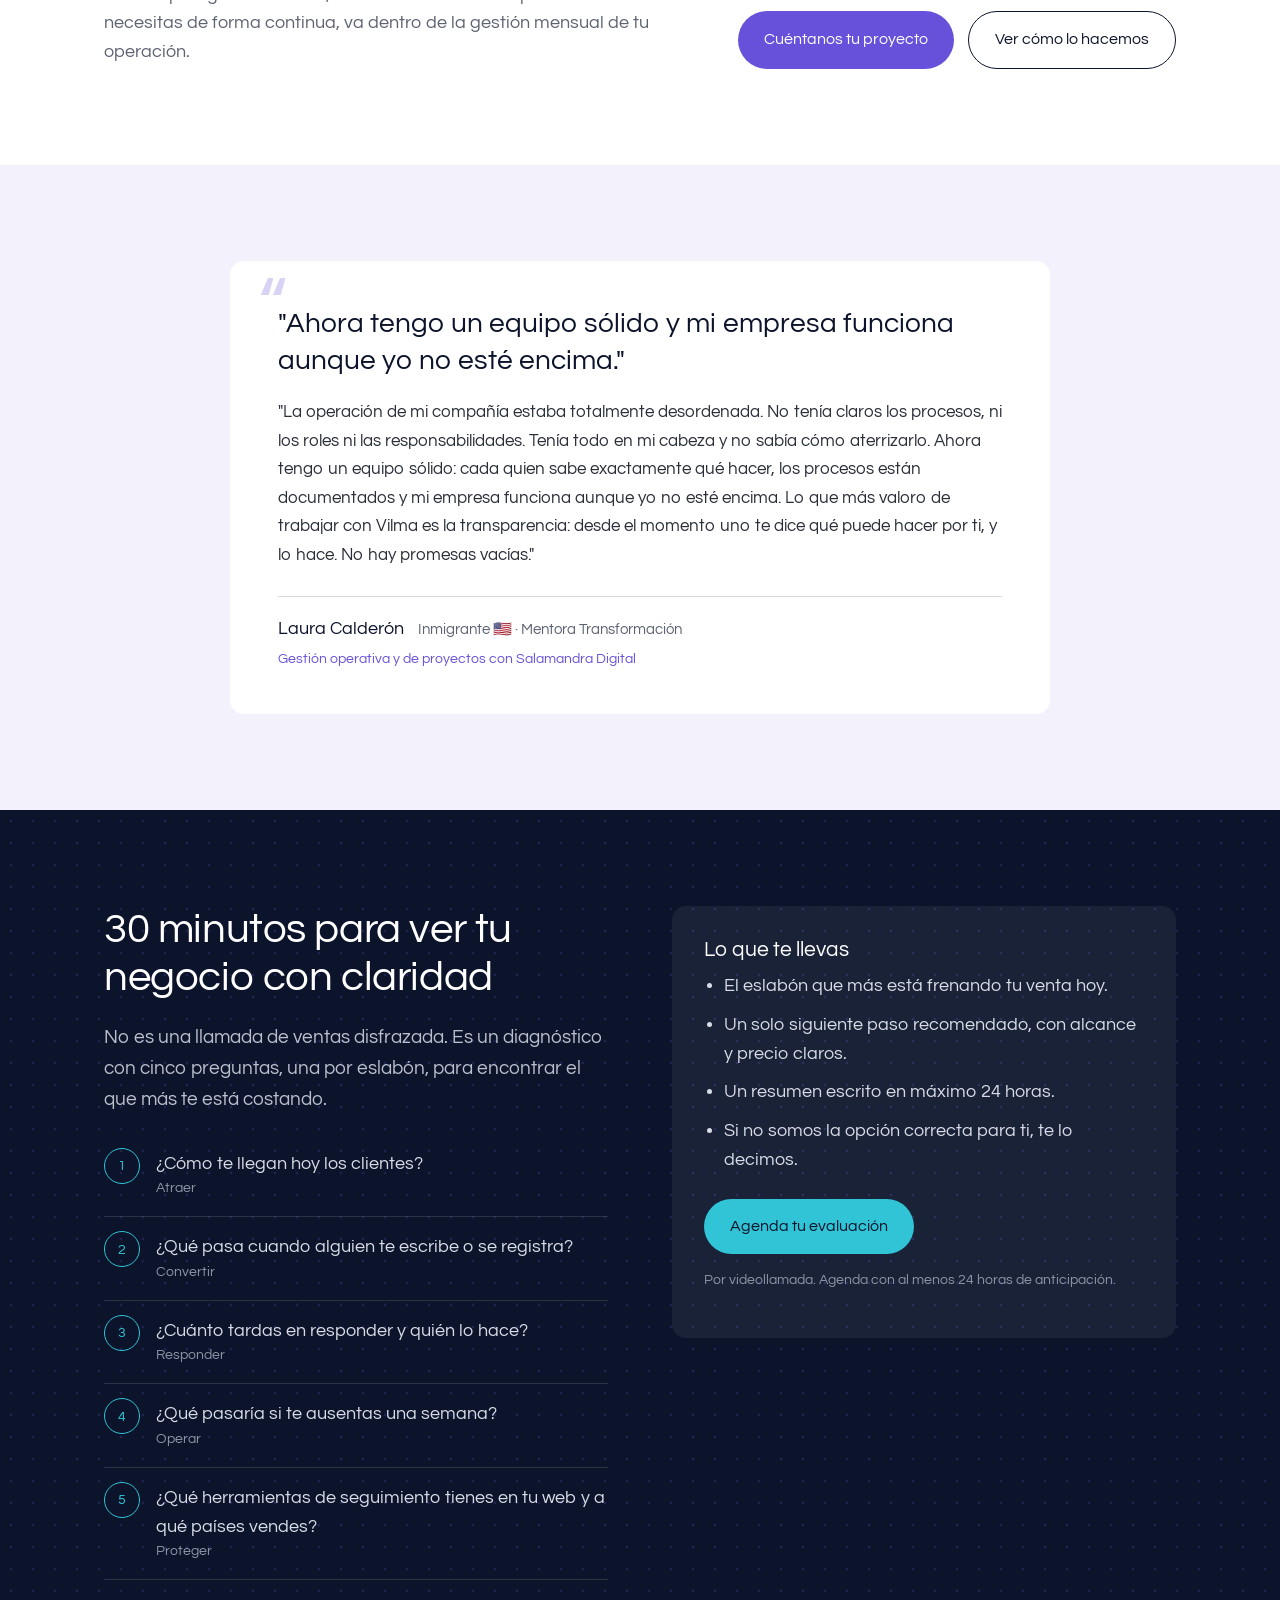
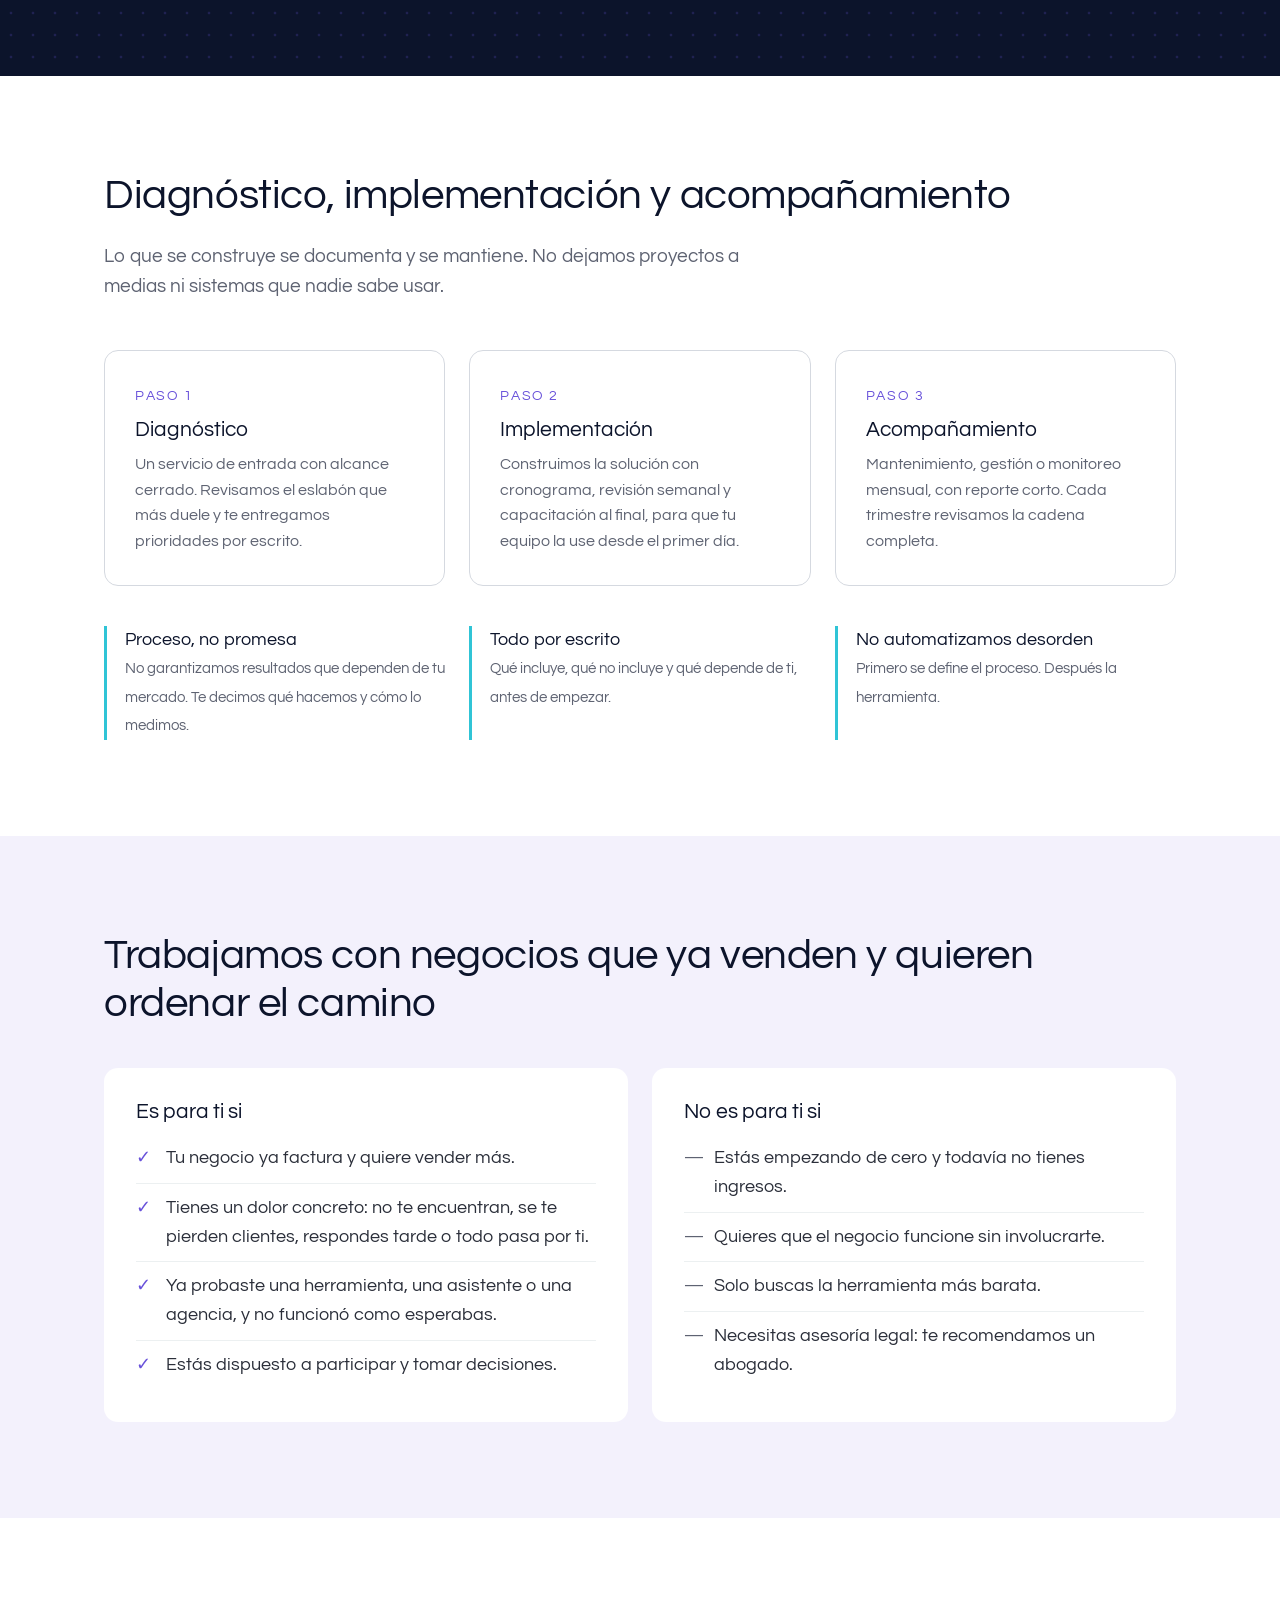
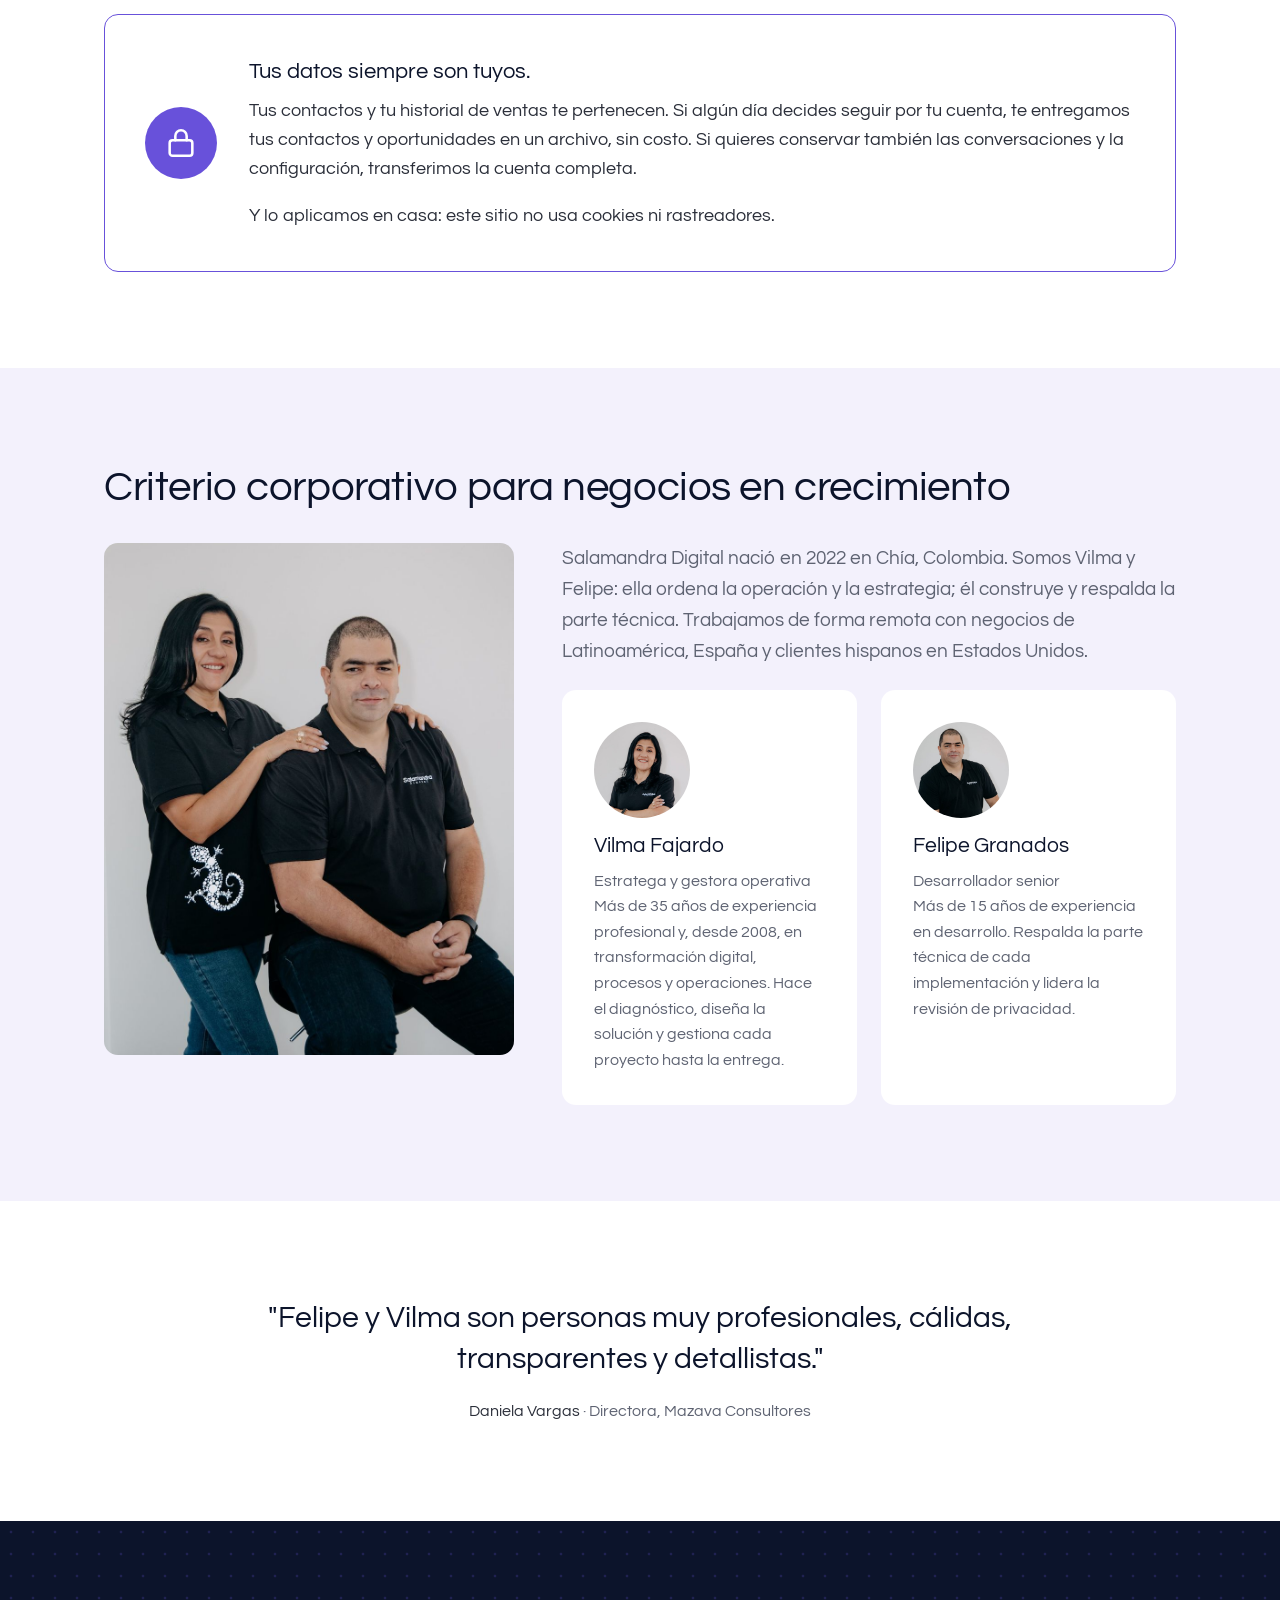
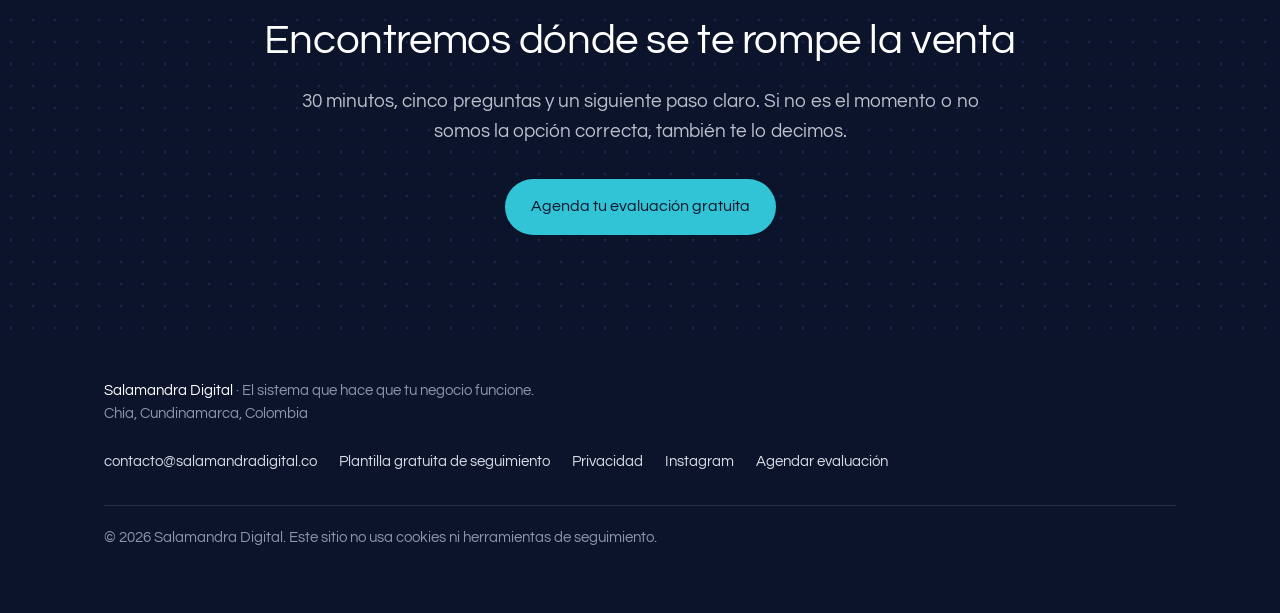
==== commit 1eaf5cc0: "Página de Responder (Automatización e IA), enlaces en home, cinta y sitemap Co-Authored-By: Claude O" ====
--- a/site/index.html
+++ b/site/index.html
@@ -34,7 +34,7 @@
 </head>
 <body>
 <a class="skip" href="#contenido">Saltar al contenido</a>
-<div class="ticker" role="region" aria-label="Servicios de Salamandra Digital"><div class="ticker__track"><div class="ticker__group"><a href="/gestion-de-proyectos-digitales">Gestión de proyectos digitales</a><span class="ticker__sep" aria-hidden="true">◆</span><a href="/gestion-de-proyectos-digitales#lanzamientos">Lanzamientos y proyectos de creadores</a><span class="ticker__sep" aria-hidden="true">◆</span><a href="/sistema-comercial">Que no se te pierda ningún cliente</a><span class="ticker__sep" aria-hidden="true">◆</span><a href="/privacidad-digital">Protección de datos en tu página web</a><span class="ticker__sep" aria-hidden="true">◆</span><a href="/gestion-de-proyectos-digitales#operacion">Gestión operativa</a><span class="ticker__sep" aria-hidden="true">◆</span><a href="https://calendly.com/salamandrradigital/evaluacion" target="_blank" rel="noopener">Evaluación gratuita de 30 minutos</a><span class="ticker__sep" aria-hidden="true">◆</span></div><div class="ticker__group" aria-hidden="true"><a href="/gestion-de-proyectos-digitales" tabindex="-1">Gestión de proyectos digitales</a><span class="ticker__sep" aria-hidden="true">◆</span><a href="/gestion-de-proyectos-digitales#lanzamientos" tabindex="-1">Lanzamientos y proyectos de creadores</a><span class="ticker__sep" aria-hidden="true">◆</span><a href="/sistema-comercial" tabindex="-1">Que no se te pierda ningún cliente</a><span class="ticker__sep" aria-hidden="true">◆</span><a href="/privacidad-digital" tabindex="-1">Protección de datos en tu página web</a><span class="ticker__sep" aria-hidden="true">◆</span><a href="/#proyectos" tabindex="-1">Gestión operativa</a><span class="ticker__sep" aria-hidden="true">◆</span><a href="https://calendly.com/salamandrradigital/evaluacion" target="_blank" rel="noopener" tabindex="-1">Evaluación gratuita de 30 minutos</a><span class="ticker__sep" aria-hidden="true">◆</span></div></div></div>
+<div class="ticker" role="region" aria-label="Servicios de Salamandra Digital"><div class="ticker__track"><div class="ticker__group"><a href="/gestion-de-proyectos-digitales">Gestión de proyectos digitales</a><span class="ticker__sep" aria-hidden="true">◆</span><a href="/gestion-de-proyectos-digitales#lanzamientos">Lanzamientos y proyectos de creadores</a><span class="ticker__sep" aria-hidden="true">◆</span><a href="/sistema-comercial">Que no se te pierda ningún cliente</a><span class="ticker__sep" aria-hidden="true">◆</span><a href="/automatizacion-e-ia">Responde a tiempo, sin estar pegado al celular</a><span class="ticker__sep" aria-hidden="true">◆</span><a href="/privacidad-digital">Protección de datos en tu página web</a><span class="ticker__sep" aria-hidden="true">◆</span><a href="/gestion-de-proyectos-digitales#operacion">Gestión operativa</a><span class="ticker__sep" aria-hidden="true">◆</span><a href="https://calendly.com/salamandrradigital/evaluacion" target="_blank" rel="noopener">Evaluación gratuita de 30 minutos</a><span class="ticker__sep" aria-hidden="true">◆</span></div><div class="ticker__group" aria-hidden="true"><a href="/gestion-de-proyectos-digitales" tabindex="-1">Gestión de proyectos digitales</a><span class="ticker__sep" aria-hidden="true">◆</span><a href="/gestion-de-proyectos-digitales#lanzamientos" tabindex="-1">Lanzamientos y proyectos de creadores</a><span class="ticker__sep" aria-hidden="true">◆</span><a href="/sistema-comercial" tabindex="-1">Que no se te pierda ningún cliente</a><span class="ticker__sep" aria-hidden="true">◆</span><a href="/automatizacion-e-ia" tabindex="-1">Responde a tiempo, sin estar pegado al celular</a><span class="ticker__sep" aria-hidden="true">◆</span><a href="/privacidad-digital" tabindex="-1">Protección de datos en tu página web</a><span class="ticker__sep" aria-hidden="true">◆</span><a href="/gestion-de-proyectos-digitales#operacion" tabindex="-1">Gestión operativa</a><span class="ticker__sep" aria-hidden="true">◆</span><a href="https://calendly.com/salamandrradigital/evaluacion" target="_blank" rel="noopener" tabindex="-1">Evaluación gratuita de 30 minutos</a><span class="ticker__sep" aria-hidden="true">◆</span></div></div></div>
 
 <header class="header">
   <div class="wrap header__inner">
@@ -121,7 +121,7 @@
           <p class="track__pain">"Respondo tarde y pierdo clientes."</p>
           <p>Respuesta rápida y seguimiento constante, sin depender de que alguien lo haga a mano. Automatizamos tareas, no el criterio de tu negocio.</p>
           <p class="track__entry">Empieza con: Diagnóstico de automatización</p>
-          <a class="track__more" href="https://calendly.com/salamandrradigital/evaluacion" target="_blank" rel="noopener">Lo vemos en la evaluación →</a>
+          <a class="track__more" href="automatizacion-e-ia">Ver cómo funciona →</a>
         </li>
         <li class="track__item">
           <h3>Operar</h3>
--- a/site/assets/style.css
+++ b/site/assets/style.css
@@ -555,3 +555,9 @@
 /* Gestión operativa (sección en la página de proyectos) */
 .ops-quotes { display: flex; flex-wrap: wrap; gap: 12px; margin: 28px 0 8px; }
 .ops-quotes blockquote { margin: 0; padding: 12px 18px; background: var(--tint); border-radius: 10px; color: var(--navy); font-size: 1.02rem; }
+
+/* Página Responder */
+.features--4 { grid-template-columns: repeat(4, 1fr); }
+.features__note { margin: 28px 0 0; }
+@media (max-width: 960px) { .features--4 { grid-template-columns: 1fr 1fr; } }
+@media (max-width: 600px) { .features--4 { grid-template-columns: 1fr; } }
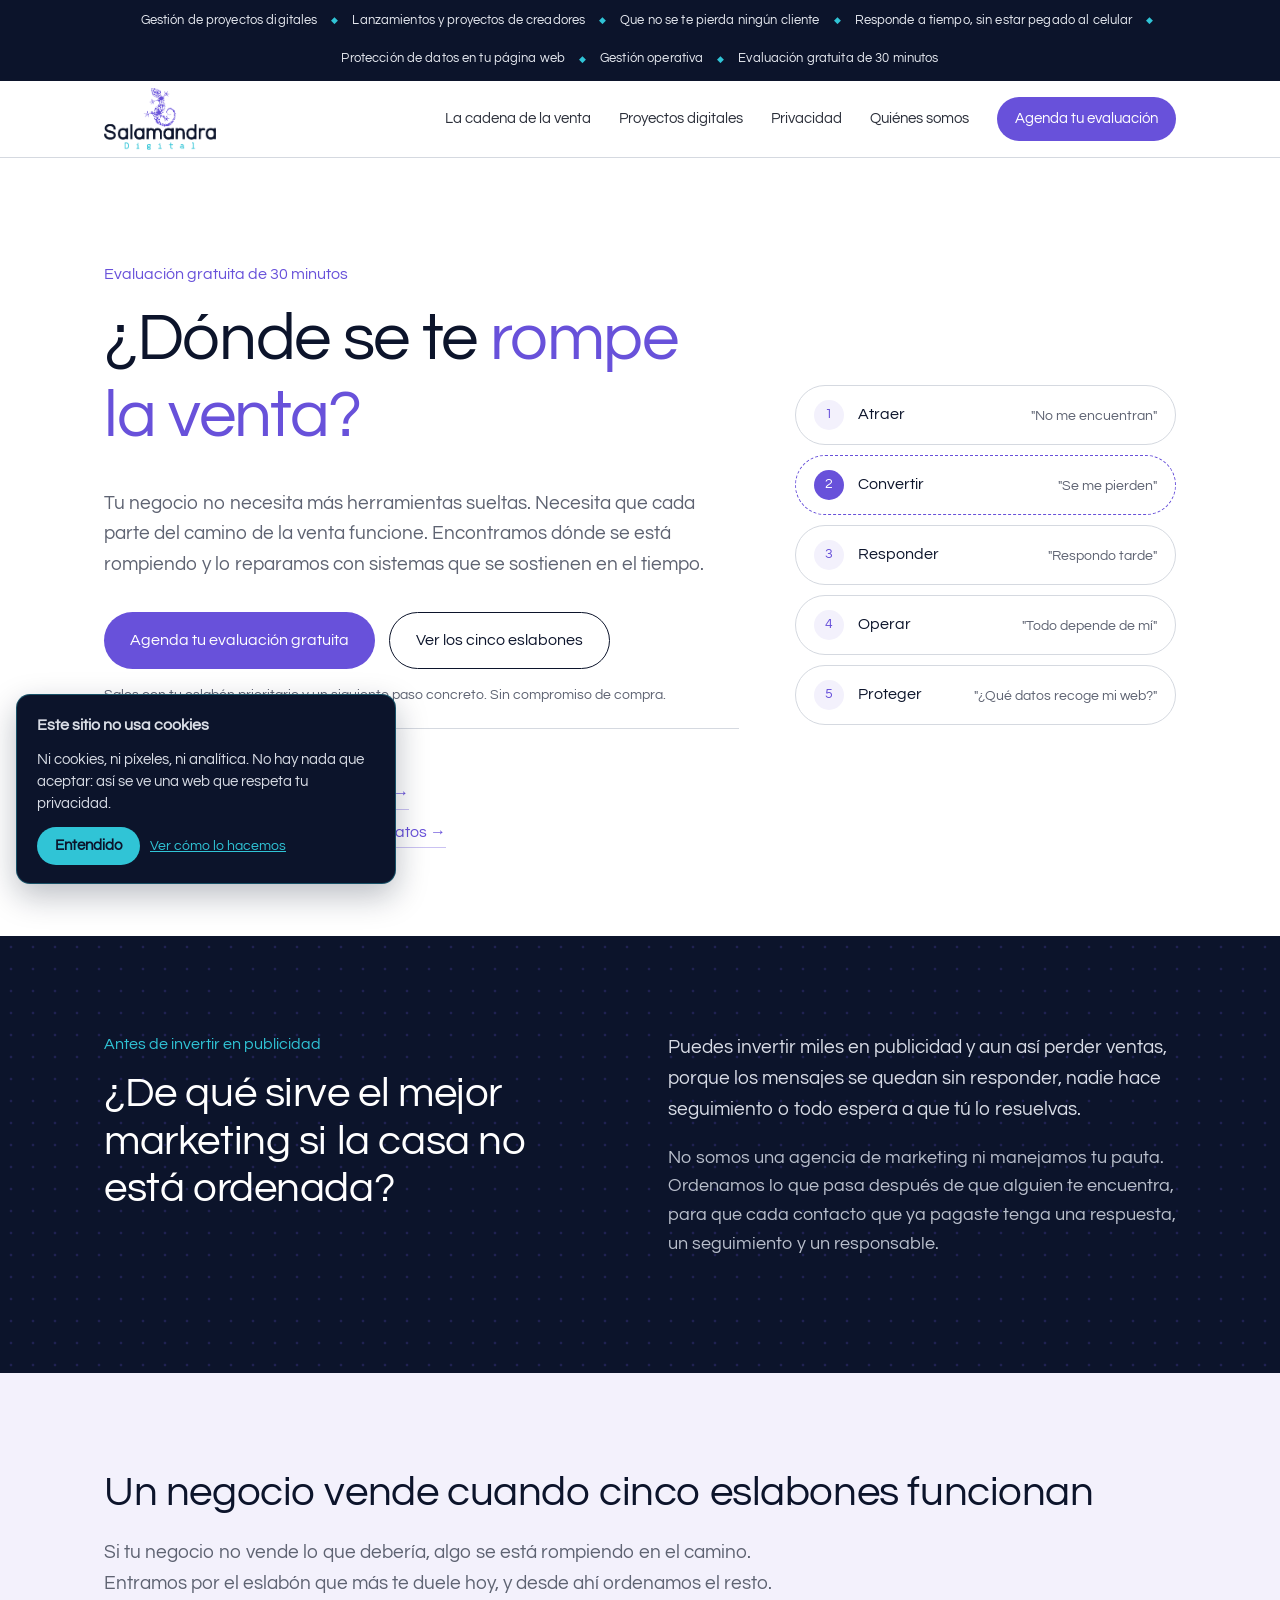
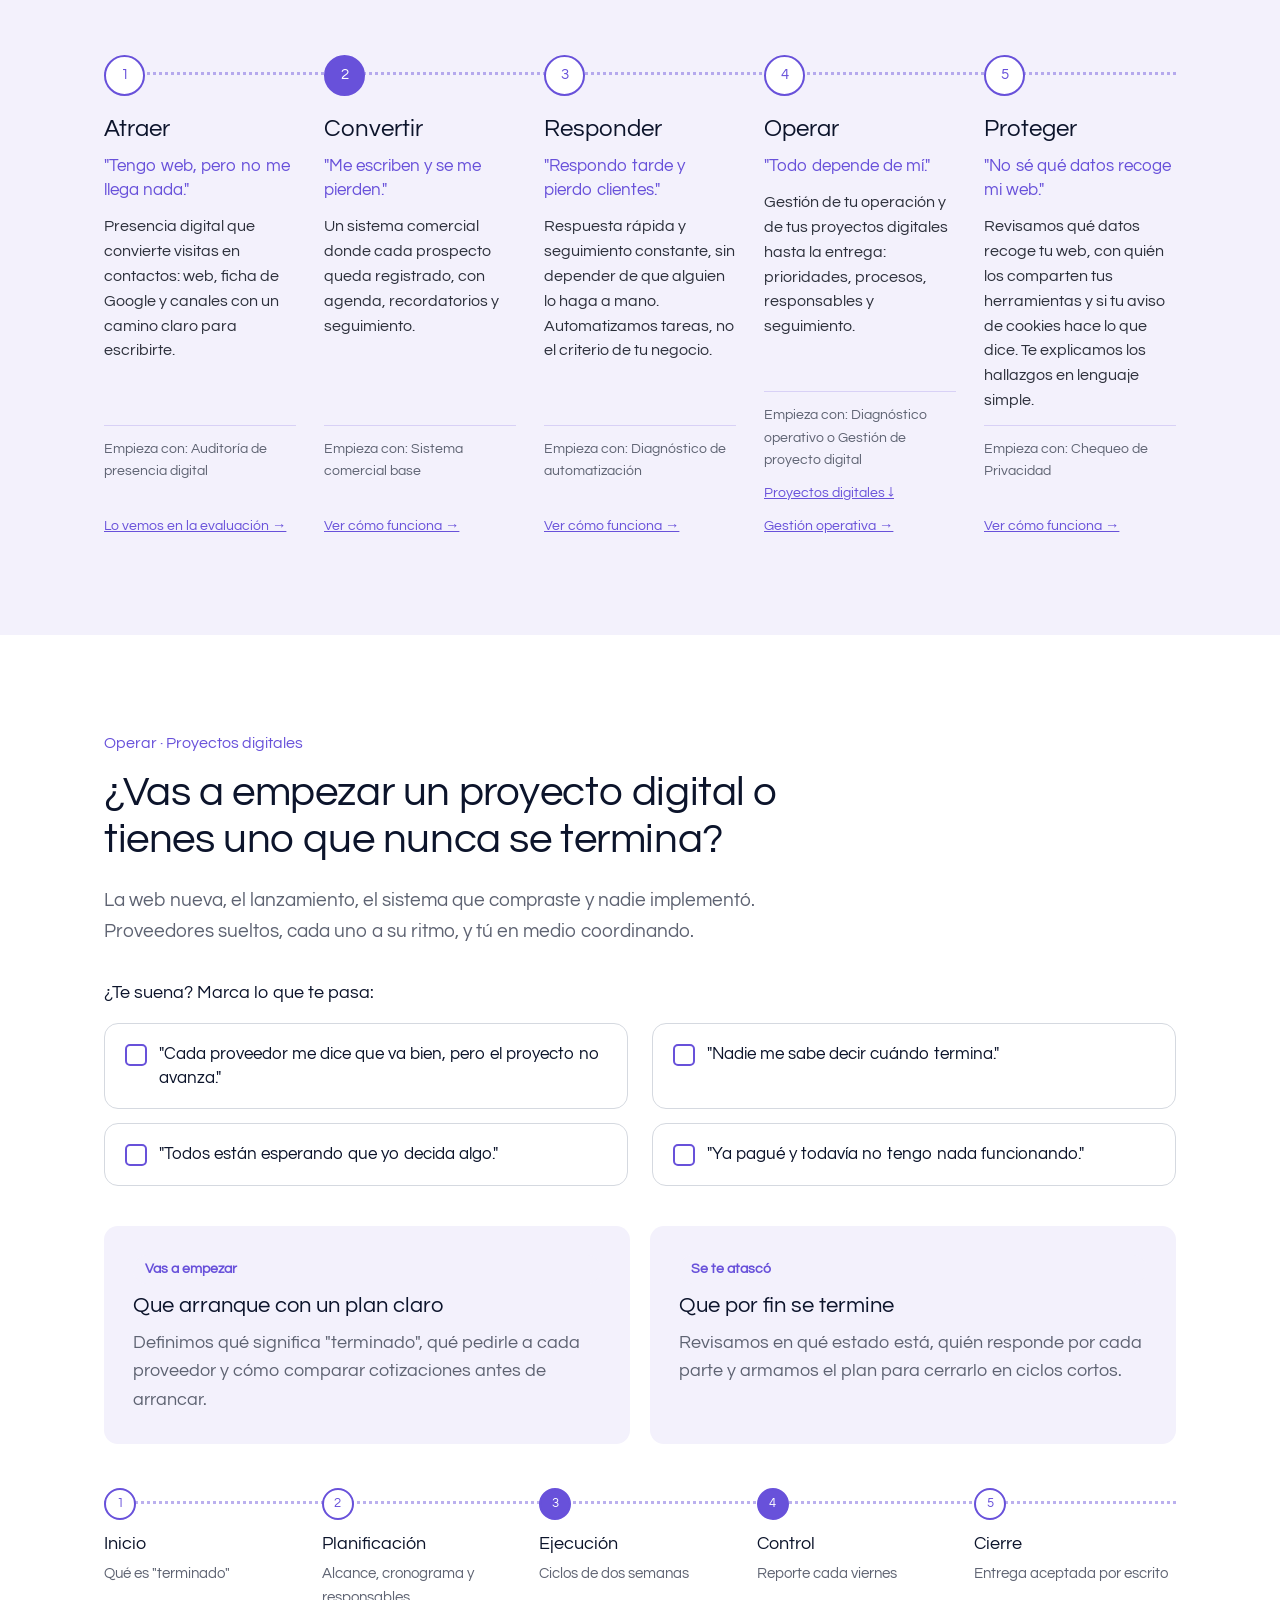
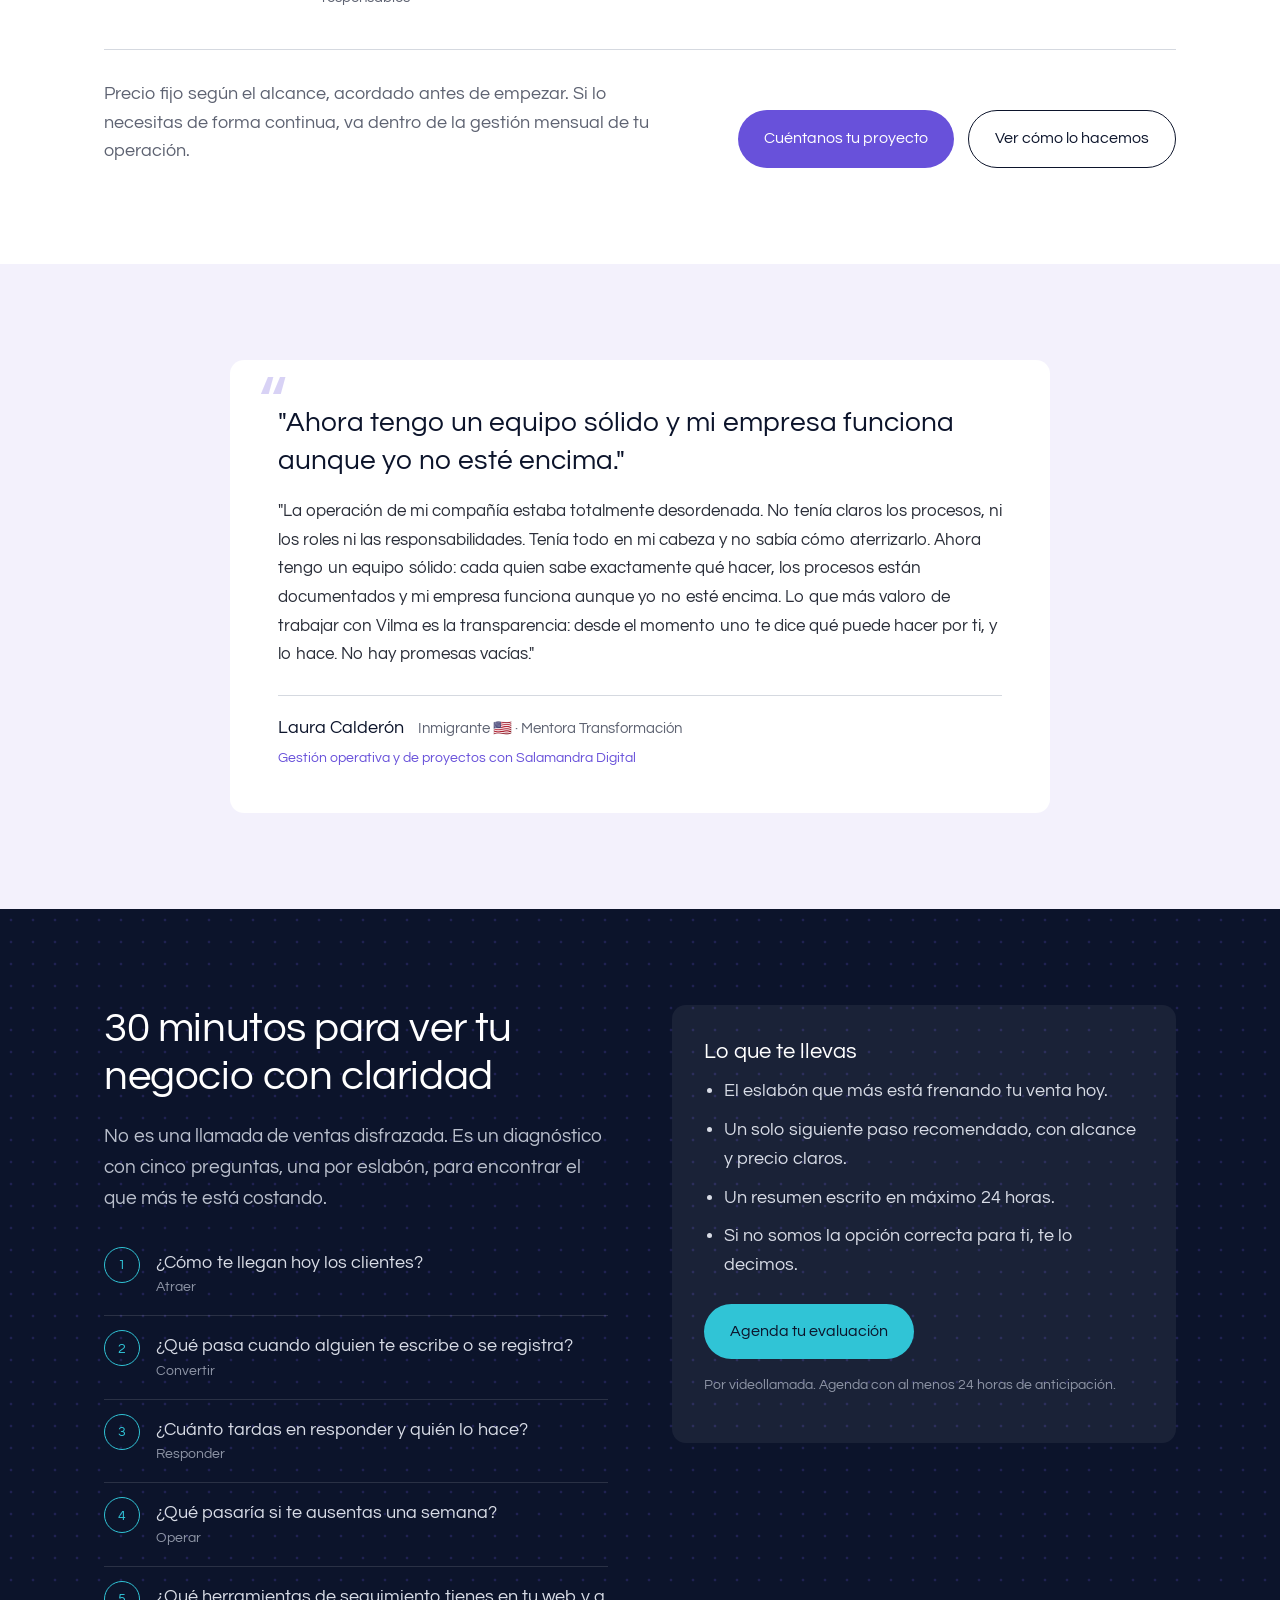
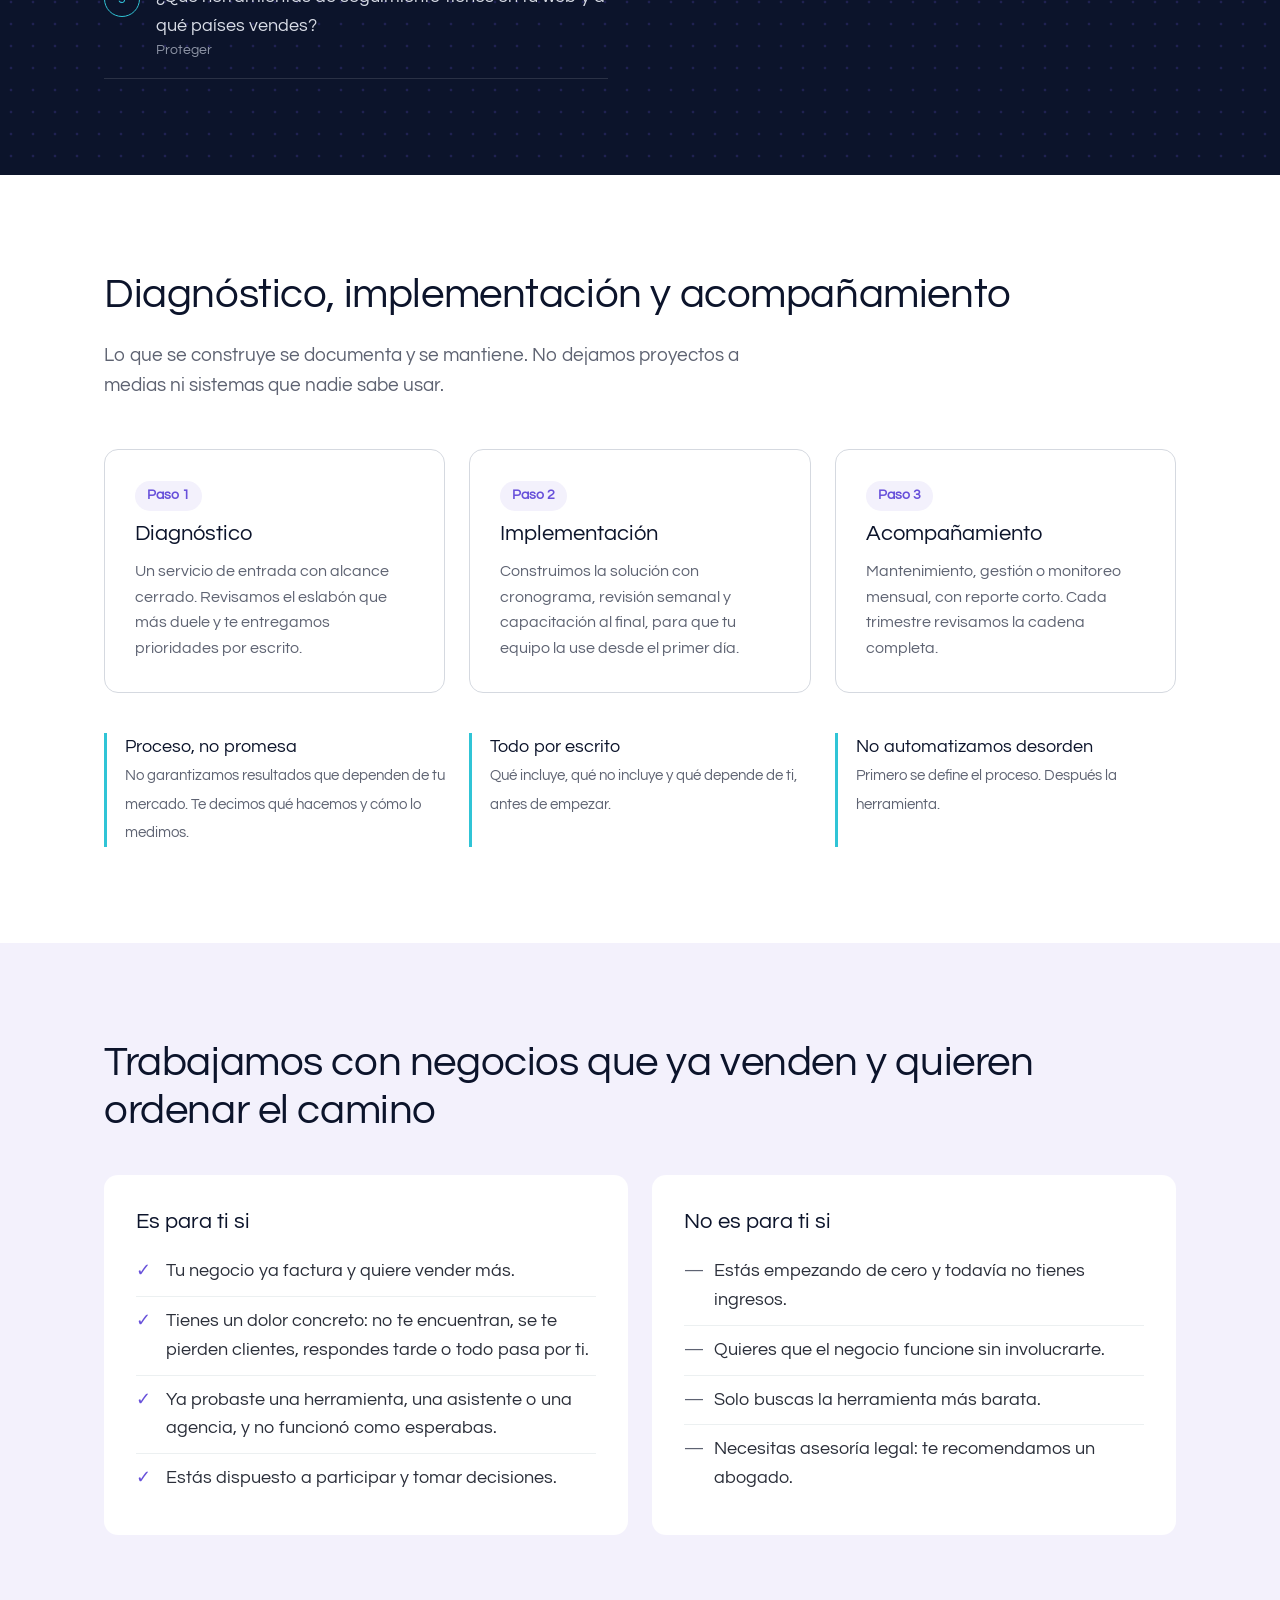
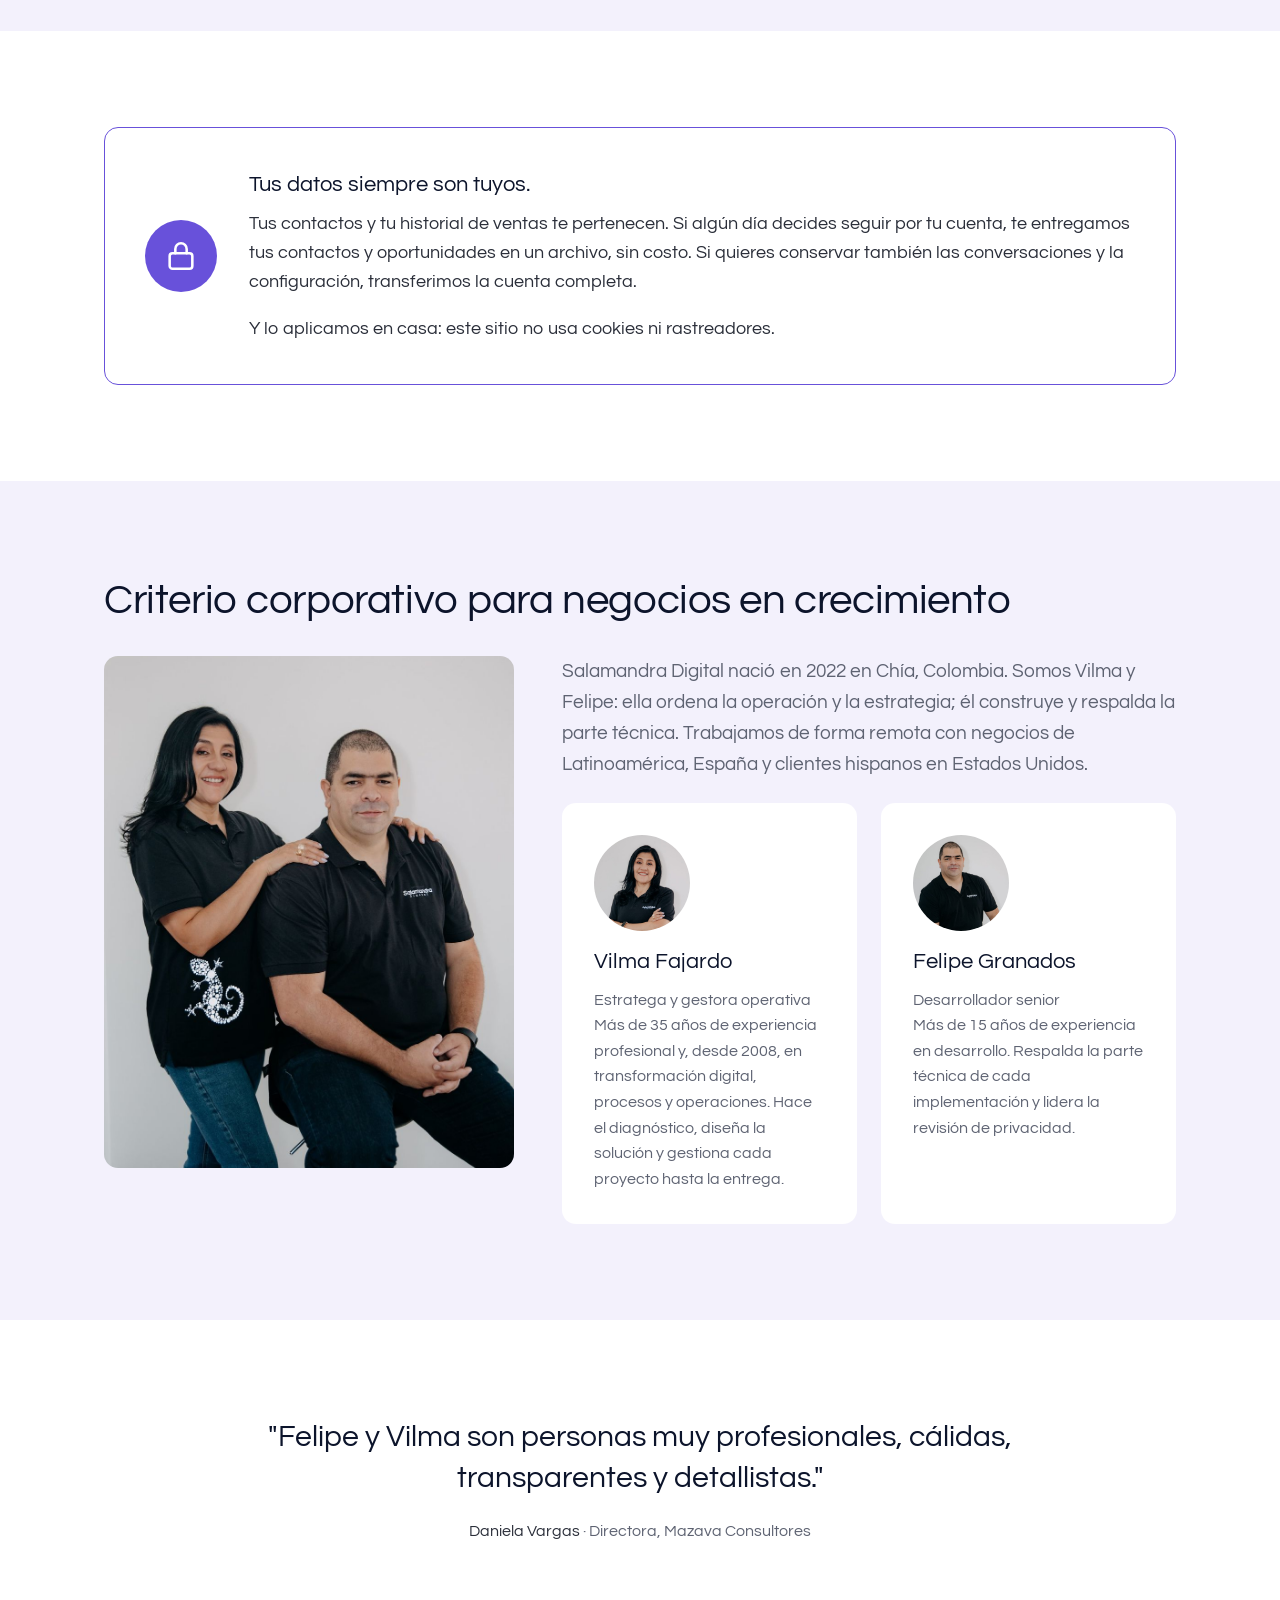
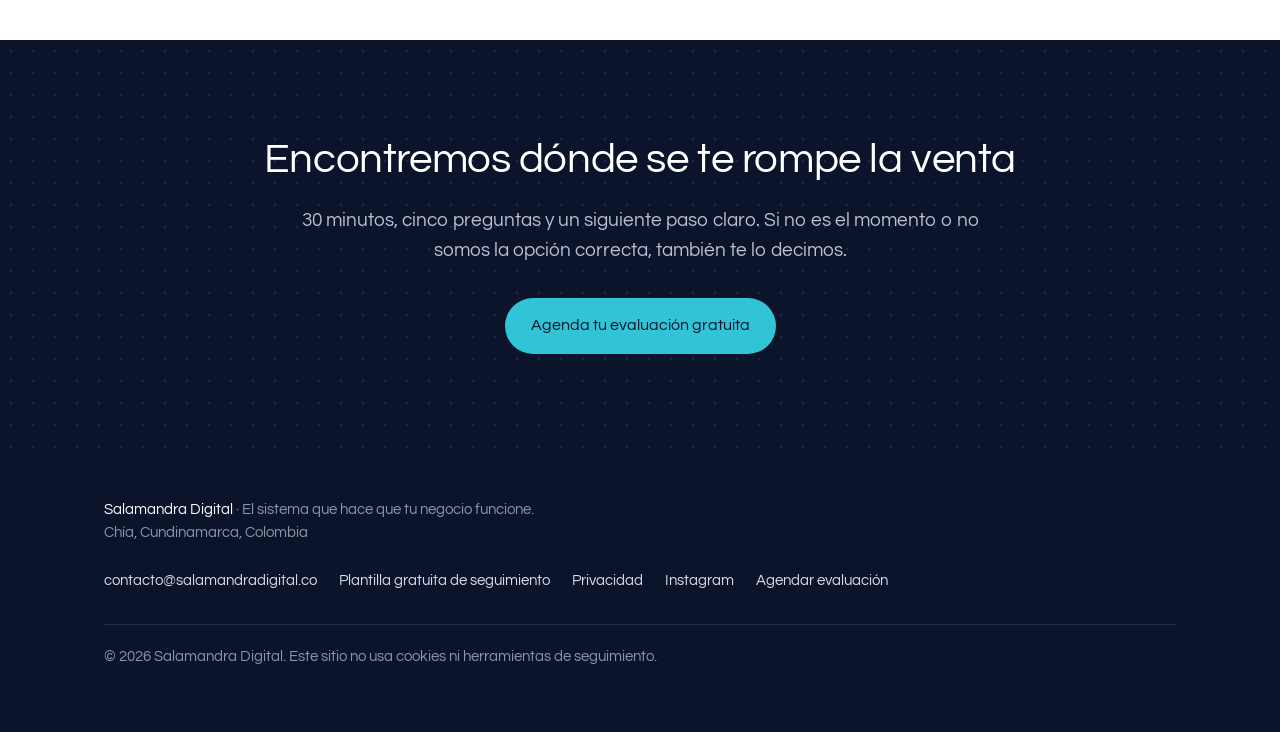
==== commit ad07a92b: "Ajustes de diseño tras auditoría Impeccable - Botón del menú: el texto ya no desaparece al pasar el " ====
--- a/site/index.html
+++ b/site/index.html
@@ -134,7 +134,7 @@
         <li class="track__item">
           <h3>Proteger</h3>
           <p class="track__pain">"No sé qué datos recoge mi web."</p>
-          <p>Revisamos qué hacen las cookies, los píxeles y el consentimiento en tus páginas, y te explicamos los hallazgos en lenguaje simple.</p>
+          <p>Revisamos qué datos recoge tu web, con quién los comparten tus herramientas y si tu aviso de cookies hace lo que dice. Te explicamos los hallazgos en lenguaje simple.</p>
           <p class="track__entry">Empieza con: Chequeo de Privacidad</p>
           <a class="track__more" href="privacidad-digital">Ver cómo funciona →</a>
         </li>
--- a/site/assets/style.css
+++ b/site/assets/style.css
@@ -46,7 +46,7 @@
 h1, h2, h3 { color: var(--navy); line-height: 1.15; margin: 0 0 .5em; font-weight: 400; }
 h1 { font-size: clamp(2.6rem, 8vw, 6rem); letter-spacing: -0.035em; line-height: 1.02; max-width: 14ch; }
 h2 { font-size: clamp(1.8rem, 4vw, 2.6rem); letter-spacing: -0.01em; }
-h3 { font-size: 1.3rem; }
+h3 { font-size: 1.4rem; line-height: 1.3; }
 p { margin: 0 0 1em; }
 
 .wrap { max-width: var(--max); margin: 0 auto; padding: 0 24px; }
@@ -84,7 +84,7 @@
 .nav { display: flex; align-items: center; gap: 28px; }
 .nav a { color: var(--text); text-decoration: none; font-size: .95rem; }
 .nav a:hover { color: var(--purple); }
-.nav .btn { color: var(--white); }
+.nav .btn, .nav .btn:hover, .nav .btn:focus-visible { color: var(--white); }
 
 /* Buttons */
 .btn {
@@ -159,7 +159,7 @@
 /* Steps */
 .steps { display: grid; grid-template-columns: repeat(3, 1fr); gap: 24px; margin-top: 48px; }
 .step { border: 1.5px solid var(--line); border-radius: var(--radius); padding: 30px; }
-.step__label { color: var(--purple); font-size: .85rem; letter-spacing: .12em; text-transform: uppercase; }
+.step__label { display: inline-block; color: var(--purple); background: var(--tint); font-size: .85rem; font-weight: 600; letter-spacing: 0; text-transform: none; padding: 4px 12px; border-radius: 999px; }
 .step h3 { margin-top: 8px; }
 .step p { color: var(--gray); font-size: 1rem; margin: 0; }
 .principles { display: grid; grid-template-columns: repeat(3, 1fr); gap: 24px; margin-top: 40px; }
@@ -237,7 +237,7 @@
 .legal h2 { font-size: 1.4rem; margin-top: 40px; }
 .legal p, .legal li { color: var(--text); font-size: 1.02rem; }
 .legal .updated { color: var(--gray); }
-.legal .box { background: var(--light); border-left: 4px solid var(--purple); padding: 18px 22px; border-radius: 6px; margin: 24px 0; }
+.legal .box { background: var(--light); border: 1px solid var(--line); padding: 18px 22px; border-radius: 6px; margin: 24px 0; }
 
 /* Responsive */
 @media (max-width: 1020px) {
@@ -270,8 +270,9 @@
 
 /* Article (resources) */
 .article h1 { font-size: clamp(2rem, 5vw, 3rem); line-height: 1.12; }
-.article h3 { margin-top: 32px; font-size: 1.2rem; }
-.article blockquote { margin: 16px 0; padding: 18px 22px; background: var(--tint); border-left: 4px solid var(--purple); border-radius: 6px; }
+.article h3 { margin-top: 32px; font-size: 1.3rem; }
+.article h2 { font-size: 1.75rem; }
+.article blockquote { margin: 16px 0; padding: 18px 22px; background: var(--tint); border: 1px solid rgba(104, 81, 218, .22); border-radius: 6px; }
 .article blockquote p { margin: 0 0 10px; }
 .article blockquote p:last-child, .article blockquote ul { margin-bottom: 0; }
 .article table { width: 100%; border-collapse: collapse; font-size: .92rem; margin: 16px 0 24px; display: block; overflow-x: auto; }
@@ -285,7 +286,7 @@
 .article .lead { color: var(--gray); font-size: 1.15rem; }
 
 /* Aviso de privacidad: informativo, no guarda nada en el navegador */
-.aviso { position: fixed; left: 16px; bottom: 16px; z-index: 50; max-width: 380px; background: var(--navy); color: var(--white); border-radius: var(--radius); padding: 18px 20px; box-shadow: 0 12px 32px rgba(12,20,43,.28); border-left: 5px solid var(--cyan); font-size: .92rem; line-height: 1.5; }
+.aviso { position: fixed; left: 16px; bottom: 16px; z-index: 50; max-width: 380px; background: var(--navy); color: var(--white); border-radius: var(--radius); padding: 18px 20px; box-shadow: 0 12px 32px rgba(12,20,43,.28); border: 1px solid rgba(48, 196, 214, .35); font-size: .92rem; line-height: 1.5; }
 .aviso__title { font-weight: 700; margin: 0 0 6px; font-size: 1rem; }
 .aviso p { margin: 0 0 12px; color: #D9DDE6; }
 .aviso__actions { display: flex; gap: 10px; flex-wrap: wrap; align-items: center; }
@@ -318,7 +319,7 @@
 .part p { margin: 0; color: #D8DCE6; }
 .section--navy .highlight { color: var(--cyan); font-size: 1.2rem; margin: 0; }
 .board { display: grid; grid-template-columns: repeat(4, 1fr); gap: 14px; background: var(--light); border-radius: 18px; padding: 20px; margin: 40px 0 24px; }
-.board__col h4 { margin: 0 0 10px; font-weight: 400; color: var(--navy); font-size: 1rem; display: flex; gap: 8px; align-items: center; }
+.board__col .board__title { margin: 0 0 10px; font-weight: 400; color: var(--navy); font-size: 1rem; display: flex; gap: 8px; align-items: center; }
 .board__card { background: var(--white); border-radius: 10px; padding: 12px 14px; margin-bottom: 10px; line-height: 1.35; }
 .board__card b { font-weight: 400; color: var(--navy); display: block; }
 .board__card small { color: var(--gray); font-size: .82rem; }
@@ -374,7 +375,7 @@
 .signature { color: #B9BFCC; font-size: .98rem; margin: 0; max-width: 900px; }
 .phases { display: grid; grid-template-columns: repeat(3, 1fr); gap: 24px; margin-top: 40px; }
 .phase { background: var(--light); border-radius: var(--radius); padding: 28px; }
-.phase .step__label { display: block; margin-bottom: 8px; }
+.phase .step__label { display: inline-block; margin-bottom: 10px; }
 .phase p { margin: 0; color: var(--text); font-size: 1rem; }
 .types { display: flex; flex-wrap: wrap; align-items: center; gap: 10px; margin-top: 28px; color: var(--gray); }
 .types .tag { font-size: .88rem; padding: 6px 14px; }
@@ -385,13 +386,13 @@
 .phases--5 .phase h3 { font-size: 1.15rem; }
 .phases--5 .phase p { font-size: .95rem; }
 .phase--cycle { background: var(--tint); border: 1.5px dashed var(--purple); }
-.cycle-note { margin: 24px 0 0; padding: 20px 24px; border-left: 4px solid var(--cyan); background: var(--light); border-radius: 6px; max-width: none; }
+.cycle-note { margin: 24px 0 0; padding: 20px 24px; border: 1px solid var(--line); background: var(--light); border-radius: 6px; max-width: none; }
 .cycle-note b { font-weight: 400; color: var(--navy); display: block; font-size: 1.1rem; margin-bottom: 4px; }
 @media (max-width: 1020px) { .phases--5 { grid-template-columns: 1fr 1fr; } }
 @media (max-width: 560px) { .phases--5 { grid-template-columns: 1fr; } }
 .paths { display: grid; grid-template-columns: 1fr 1fr; gap: 24px; margin: 40px 0 32px; }
 .path { background: var(--white); border: 1px solid var(--line); border-radius: var(--radius); padding: 30px; }
-.path .step__label { display: block; margin-bottom: 16px; }
+.path .step__label { display: inline-block; margin-bottom: 16px; }
 .path blockquote { margin: 0 0 10px; padding: 12px 16px; background: var(--tint); border-radius: 10px; color: var(--navy); font-size: 1.02rem; }
 .path p { margin: 18px 0 0; color: var(--text); font-size: 1rem; }
 .path p b { font-weight: 400; color: var(--purple); display: block; font-size: 1.12rem; margin-bottom: 4px; }
@@ -524,15 +525,17 @@
 @media (max-width: 860px) { .creator-types { grid-template-columns: 1fr; } }
 
 /* ===== Cinta de servicios (arriba de todo) ===== */
-.ticker { background: var(--navy); overflow: hidden; white-space: nowrap; }
-.ticker__track { display: inline-flex; animation: ticker 38s linear infinite; }
-.ticker:hover .ticker__track, .ticker:focus-within .ticker__track { animation-play-state: paused; }
+.ticker { background: var(--navy); overflow-x: auto; white-space: nowrap; scrollbar-width: none; }
+.ticker::-webkit-scrollbar { display: none; }
+.ticker__track { display: flex; justify-content: center; min-width: max-content; margin: 0 auto; padding: 2px 10px; }
 .ticker__group { display: inline-flex; align-items: center; flex-shrink: 0; }
-.ticker a { color: #E6E9F0; text-decoration: none; font-size: .74rem; letter-spacing: .14em; text-transform: uppercase; padding: 9px 18px; }
+.ticker__group[aria-hidden="true"] { display: none; }
+.ticker__group > .ticker__sep:last-child { display: none; }
+.ticker a { color: #E6E9F0; text-decoration: none; font-size: .8rem; letter-spacing: .01em; padding: 9px 14px; }
 .ticker a:hover, .ticker a:focus-visible { color: var(--cyan); }
 .ticker a:focus-visible { outline: 2px solid var(--cyan); outline-offset: -4px; }
-.ticker__sep { color: var(--cyan); font-size: .6rem; }
-@keyframes ticker { from { transform: translateX(0); } to { transform: translateX(-50%); } }
+.ticker__sep { color: var(--cyan); font-size: .55rem; }
+@media (min-width: 1100px) { .ticker { overflow: visible; } .ticker__track { min-width: 0; } .ticker__group { flex-shrink: 1; flex-wrap: wrap; justify-content: center; } }
 @media (prefers-reduced-motion: reduce) {
   .ticker__track { animation: none; }
   .ticker { overflow-x: auto; }
@@ -561,3 +564,81 @@
 .features__note { margin: 28px 0 0; }
 @media (max-width: 960px) { .features--4 { grid-template-columns: 1fr 1fr; } }
 @media (max-width: 600px) { .features--4 { grid-template-columns: 1fr; } }
+
+/* Recurso: ¿En qué estado está tu proyecto digital? (/recursos/estado-proyecto-digital) */
+.estado { --ok: #2A8F60; --ok-soft: #E3F4EC; --warn: #A8700A; --warn-soft: #FBF0D9; --bad: #C53B30; --bad-soft: #FBE6E3; }
+.estado .lead { font-size: 1.1rem; }
+.estado__demo { display: flex; flex-wrap: wrap; gap: 10px; align-items: center; }
+.estado__link { background: none; border: 0; padding: 0; font: inherit; color: var(--purple); text-decoration: underline; text-underline-offset: 3px; cursor: pointer; }
+.estado__tag { font-size: .85rem; color: var(--warn); background: var(--warn-soft); padding: 3px 10px; border-radius: 999px; }
+.estado__form { display: grid; gap: 20px; margin-top: 28px; }
+.estado fieldset { border: 1px solid var(--line); border-radius: var(--radius); margin: 0; padding: 20px 22px; display: grid; gap: 18px; min-width: 0; }
+.estado legend { padding: 0 6px; font-size: .82rem; letter-spacing: .08em; text-transform: uppercase; color: var(--gray); }
+.estado legend b { font-weight: 400; color: var(--purple); }
+.estado__form label { display: grid; gap: 6px; color: var(--navy); font-size: 1rem; min-width: 0; }
+.estado__form small { color: var(--gray); font-size: .85rem; }
+.estado__form input[type=text], .estado__form input[type=email], .estado__form input[type=tel], .estado__form input[type=date], .estado__form select, .estado__form textarea {
+  width: 100%; font: inherit; font-size: 1rem; padding: 11px 14px; border: 1.5px solid var(--line); border-radius: 10px; background: var(--white); color: var(--text); }
+.estado__form textarea { min-height: 88px; resize: vertical; }
+.estado__form textarea.estado__largo { min-height: 130px; }
+.estado__form input:focus, .estado__form select:focus, .estado__form textarea:focus { outline: 2px solid var(--purple); outline-offset: 1px; border-color: var(--purple); }
+.estado__row { display: grid; grid-template-columns: repeat(auto-fit, minmax(220px, 1fr)); gap: 16px; }
+.estado__range { display: flex; align-items: center; gap: 14px; }
+.estado__range input { flex: 1; accent-color: var(--purple); }
+.estado__range output { min-width: 4ch; text-align: right; color: var(--purple); font-variant-numeric: tabular-nums; }
+.estado__q p { margin: 0 0 8px; color: var(--navy); font-size: 1rem; }
+.estado__seg { display: flex; flex-wrap: wrap; gap: 8px; }
+.estado__seg label { display: inline-flex; border: 1.5px solid var(--line); border-radius: 999px; padding: 6px 14px; font-size: .92rem; color: var(--text); cursor: pointer; background: var(--white); }
+.estado__seg input { position: absolute; opacity: 0; width: 1px; height: 1px; }
+.estado__seg label:has(input:checked) { border-color: var(--purple); background: var(--tint); color: var(--purple); }
+.estado__seg label:has(input:focus-visible) { outline: 2px solid var(--purple); outline-offset: 2px; }
+.estado__opcional { border-style: dashed; }
+.estado__datos { border-color: var(--purple); }
+.estado .check { display: flex; gap: 12px; align-items: flex-start; color: var(--text); font-size: .95rem; }
+.estado .check input { margin-top: 5px; width: 18px; height: 18px; flex: none; accent-color: var(--purple); }
+.estado__enviar { display: flex; flex-wrap: wrap; gap: 14px; align-items: center; }
+.estado__enviar .btn[disabled] { opacity: .6; cursor: wait; transform: none; }
+.estado__error { color: var(--bad); margin: 0; font-size: .95rem; }
+.estado__resultado { display: grid; gap: 20px; margin-top: 40px; scroll-margin-top: 16px; }
+.estado__card { border: 1px solid var(--line); border-radius: var(--radius); padding: 22px; display: grid; gap: 14px; min-width: 0; }
+.estado__card h2 { margin: 0; font-size: 1.4rem; }
+.estado__card h3 { margin: 0; font-size: 1.05rem; }
+.estado__card p { margin: 0; }
+.estado__top { display: flex; flex-wrap: wrap; gap: 12px; align-items: center; justify-content: space-between; }
+.estado__pill { display: inline-flex; align-items: center; gap: 8px; border-radius: 999px; padding: 5px 14px; font-size: .9rem; }
+.estado__pill::before { content: ""; width: 9px; height: 9px; border-radius: 50%; background: currentColor; }
+.estado .s-ok { color: var(--ok); } .estado .s-warn { color: var(--warn); } .estado .s-bad { color: var(--bad); }
+.estado__pill.s-ok { background: var(--ok-soft); } .estado__pill.s-warn { background: var(--warn-soft); } .estado__pill.s-bad { background: var(--bad-soft); }
+.estado__cadena { list-style: none; margin: 0; padding: 4px 0 0; display: grid; grid-template-columns: repeat(5, 1fr); position: relative; }
+.estado__cadena::before { content: ""; position: absolute; left: 10%; right: 10%; top: 23px; height: 2px; background: var(--line); }
+.estado__cadena li { display: flex; flex-direction: column; align-items: center; gap: 6px; text-align: center; position: relative; min-width: 0; font-size: .8rem; color: var(--text); line-height: 1.2; }
+.estado__aro { width: 38px; height: 38px; border-radius: 50%; border: 3px solid currentColor; background: var(--white); display: grid; place-items: center; font-size: .85rem; }
+.estado__fases { display: grid; }
+.estado__fase { display: grid; grid-template-columns: 12px 1fr; gap: 12px; padding: 12px 0; border-top: 1px solid var(--line); }
+.estado__fase:first-child { border-top: 0; }
+.estado__punto { width: 10px; height: 10px; border-radius: 50%; margin-top: 8px; background: currentColor; }
+.estado__fase p { color: var(--gray); font-size: .95rem; }
+.estado__datosnum { display: grid; grid-template-columns: repeat(auto-fit, minmax(150px, 1fr)); gap: 12px; }
+.estado__dato { border: 1px solid var(--line); border-radius: 10px; padding: 12px 14px; }
+.estado__dato span { display: block; font-size: .75rem; letter-spacing: .06em; text-transform: uppercase; color: var(--gray); }
+.estado__dato strong { font-weight: 400; font-size: 1.5rem; color: var(--navy); font-variant-numeric: tabular-nums; }
+.estado__dato strong.s-bad { color: var(--bad); }
+.estado__barras { display: grid; gap: 8px; }
+.estado__barra-lbl { display: flex; justify-content: space-between; font-size: .88rem; color: var(--gray); }
+.estado__barra { height: 8px; border-radius: 999px; background: var(--light); position: relative; overflow: hidden; }
+.estado__barra i { position: absolute; inset: 0 auto 0 0; border-radius: 999px; background: var(--purple); }
+.estado__barra--tiempo i { background: var(--cyan); }
+.estado__callout { border-left: 4px solid var(--purple); padding: 4px 0 4px 16px; font-size: 1.1rem; color: var(--navy); }
+.estado__card ul, .estado__card ol { margin: 0; padding-left: 22px; display: grid; gap: 8px; }
+.estado__card ol li::marker { color: var(--purple); }
+.estado__cta { background: var(--navy); border: 0; color: #D8DCE6; }
+.estado__cta h2 { color: var(--white); }
+.estado__cta .btn { justify-self: start; }
+.estado__pie { display: flex; flex-wrap: wrap; gap: 12px; align-items: center; }
+.estado__copia { width: 100%; min-height: 160px; font: inherit; font-size: .9rem; }
+@media (max-width: 480px) {
+  .estado fieldset, .estado__card { padding: 16px; }
+  .estado__cadena li { font-size: .7rem; }
+  .estado__aro { width: 32px; height: 32px; }
+  .estado__cadena::before { top: 20px; }
+}
